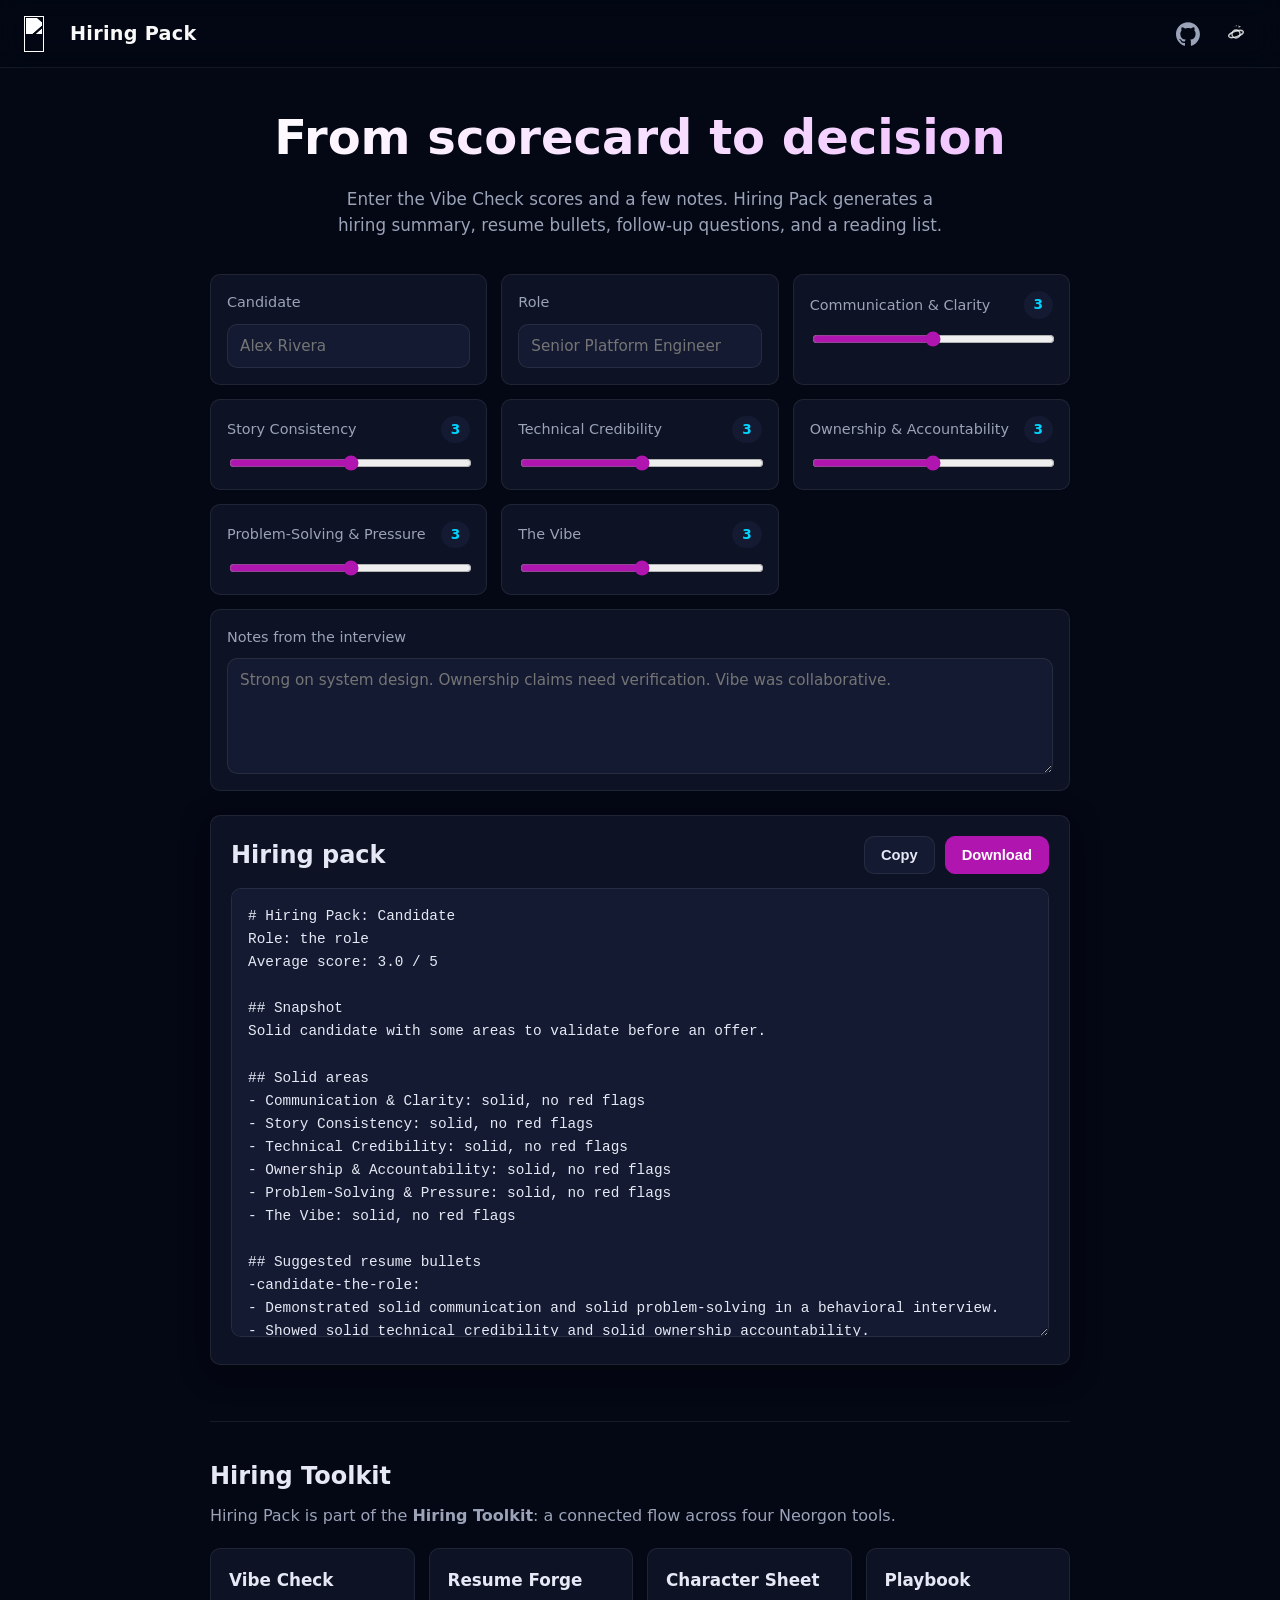
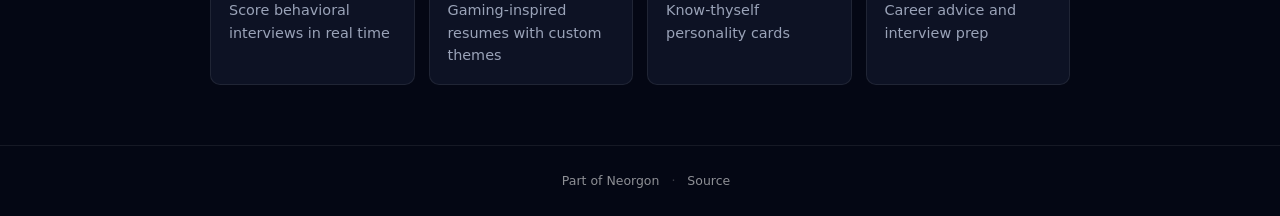
==== index.html @ d734e562 "feat(header): merge logo+title into one site-home link, planet hub icon, neo-repo source meta" ====
<!DOCTYPE html>
<html lang="en" style="color-scheme: dark;">
<head>
  <meta charset="UTF-8">
  <meta name="color-scheme" content="dark">
  <meta name="viewport" content="width=device-width, initial-scale=1.0">
  <meta http-equiv="Content-Security-Policy" content="default-src 'self'; base-uri 'self'; form-action 'self'; frame-ancestors 'none'; script-src 'self' 'unsafe-inline' https://gc.zgo.at https://static.cloudflareinsights.com; style-src 'self' 'unsafe-inline' https://fonts.googleapis.com https://cdn.neorgon.org; font-src 'self' https://fonts.gstatic.com; img-src 'self' data: blob: https://cdn.neorgon.org https://neorgon.goatcounter.com; connect-src 'self' https://neorgon.goatcounter.com https://cloudflareinsights.com; upgrade-insecure-requests">
  <meta name="referrer" content="strict-origin-when-cross-origin">
  <meta http-equiv="X-Content-Type-Options" content="nosniff">
  <title>Hiring Pack | Neorgon</title>
  <meta name="description" content="Turn a Vibe Check scorecard into a hiring summary, resume bullets, follow-up questions, and reading list">
  <meta property="og:title" content="Hiring Pack: From Scorecard to Decision">
  <meta property="og:description" content="Turn a Vibe Check scorecard into a hiring summary, resume bullets, follow-up questions, and reading list">
  <meta property="og:type" content="website">
  <meta property="og:url" content="https://hiringpack.neorgon.com/">
  <meta property="og:site_name" content="Neorgon">
  <meta property="og:image" content="https://hiringpack.neorgon.com/og-preview.jpg">
  <meta property="og:image:width" content="1200">
  <meta property="og:image:height" content="630">
  <meta property="og:image:alt" content="Hiring Pack — from scorecard to decision">
  <meta name="twitter:card" content="summary_large_image">
  <meta name="twitter:title" content="Hiring Pack: From Scorecard to Decision">
  <meta name="twitter:description" content="Turn a Vibe Check scorecard into a hiring summary, resume bullets, follow-up questions, and reading list">
  <meta name="twitter:image" content="https://hiringpack.neorgon.com/og-preview.jpg">
  <meta name="twitter:image:alt" content="Hiring Pack — from scorecard to decision">
  <meta name="robots" content="index, follow">
  <link rel="canonical" href="https://hiringpack.neorgon.com/">
  <meta name="theme-color" content="#040714">
  <link rel="icon" type="image/x-icon" href="https://cdn.neorgon.org/v1.0.0/favicon.ico">
  <script type="application/ld+json">
  {
    "@context": "https://schema.org",
    "@type": "WebApplication",
    "name": "Hiring Pack",
    "url": "https://hiringpack.neorgon.com/",
    "description": "Turn a Vibe Check scorecard into a hiring summary, resume bullets, follow-up questions, and reading list",
    "applicationCategory": "BusinessApplication",
    "operatingSystem": "Any",
    "offers": { "@type": "Offer", "price": "0", "priceCurrency": "USD" },
    "author": { "@type": "Organization", "name": "Neorgon", "url": "https://neorgon.com/" }
  }
  </script>
  <link rel="stylesheet" href="https://cdn.neorgon.org/v1.0.0/styles/base.css">
  <link rel="stylesheet" href="css/style.css">
  <!-- Neorgon Header Kit (vendored; ?header=live swaps CSS to CDN) -->
  <script>(function(){var m=location.search.match(/[?&]theme=([\w-]+)/)||document.cookie.match(/(?:^|;\s*)neo_theme=([\w-]+)/);if(m&&m[1]!=='default')document.documentElement.dataset.theme=decodeURIComponent(m[1]);})();</script>
  <link rel="stylesheet" href="css/neorgon-header.css">
  <link rel="stylesheet" href="css/neorgon-themes.css">
  <link rel="stylesheet" href="https://cdn.neorgon.org/v1.0.0/header/season.css">
  <script defer src="js/neorgon-header.js"></script>
  <link rel="stylesheet" href="css/neorgon-footer.css">
  <script defer src="js/neorgon-footer.js"></script>
  <meta name="neo-repo" content="https://github.com/energon-a-secas/hiring-pack-site">
</head>
<body>
  <header class="header-bar" data-header-mode="hub">
    <div class="header-logo">
      <a href="./" class="header-title-link">
        <img src="https://cdn.neorgon.org/v1.0.0/energon-classic-logo.png" class="header-logo-img" alt="" width="36" height="36">
        <div class="header-title-wrap">
        <h1>Hiring Pack</h1>
      
        </div>
      </a>
    </div>
    <div class="header-right">
      <div class="header-actions">
        <a class="header-link" data-keep-mobile href="https://github.com/energon-a-secas" target="_blank" rel="noopener noreferrer" aria-label="GitHub">
        <svg width="24" height="24" viewBox="0 0 98 96" fill="currentColor"><path fill-rule="evenodd" clip-rule="evenodd" d="M48.854 0C21.839 0 0 22 0 49.217c0 21.756 13.993 40.172 33.405 46.69 2.427.49 3.316-1.059 3.316-2.362 0-1.141-.08-5.052-.08-9.127-13.59 2.934-16.42-5.867-16.42-5.867-2.184-5.704-5.42-7.17-5.42-7.17-4.448-3.015.324-3.015.324-3.015 4.934.326 7.523 5.052 7.523 5.052 4.367 7.496 11.404 5.378 14.235 4.074.404-3.178 1.699-5.378 3.074-6.6-10.839-1.141-22.243-5.378-22.243-24.283 0-5.378 1.94-9.778 5.014-13.2-.485-1.222-2.184-6.275.486-13.038 0 0 4.125-1.304 13.426 5.052a46.97 46.97 0 0 1 12.214-1.63c4.125 0 8.33.571 12.213 1.63 9.302-6.356 13.427-5.052 13.427-5.052 2.67 6.763.97 11.816.485 13.038 3.155 3.422 5.015 7.822 5.015 13.2 0 18.905-11.404 23.06-22.324 24.283 1.78 1.548 3.316 4.481 3.316 9.126 0 6.6-.08 11.897-.08 13.526 0 1.304.89 2.853 3.316 2.364 19.412-6.52 33.405-24.935 33.405-46.691C97.707 22 75.788 0 48.854 0z"/></svg>
      </a>
      </div>
      <a class="header-home" href="https://neorgon.com/" title="neorgon.com" aria-label="Neorgon home">
        <svg class="nh-hub-icon" viewBox="0 0 24 24" fill="none" stroke="currentColor" stroke-width="1.5" stroke-linecap="round" stroke-linejoin="round" xmlns="http://www.w3.org/2000/svg" aria-hidden="true">
          <circle cx="12" cy="12" r="4.4"/>
          <ellipse cx="12" cy="12" rx="8.4" ry="3" transform="rotate(-18 12 12)"/>
          <g class="nh-orbit">
            <path d="M17.5 4.2 14.2 2.7l.9 1.4-.6 1.1z" fill="currentColor" stroke="none"/>
            <circle cx="12.6" cy="3" r=".7" fill="currentColor" stroke="none" opacity=".55"/>
            <circle cx="11.1" cy="3.3" r=".55" fill="currentColor" stroke="none" opacity=".35"/>
            <circle cx="9.8" cy="3.7" r=".4" fill="currentColor" stroke="none" opacity=".2"/>
          </g>
        </svg>
      </a>
    </div>
  </header>

  <main class="page">
    <section class="hero">
      <h1 class="hero-title">From scorecard to decision</h1>
      <p class="hero-subtitle">Enter the Vibe Check scores and a few notes. Hiring Pack generates a hiring summary, resume bullets, follow-up questions, and a reading list.</p>
    </section>

    <section class="form-grid">
      <div class="form-card">
        <label for="candidateName">Candidate</label>
        <input type="text" id="candidateName" placeholder="Alex Rivera">
      </div>
      <div class="form-card">
        <label for="role">Role</label>
        <input type="text" id="role" placeholder="Senior Platform Engineer">
      </div>

      <div class="form-card slider-card">
        <label for="commScore">Communication & Clarity <span class="score-val" id="commScoreVal">3</span></label>
        <input type="range" id="commScore" min="1" max="5" step="1" value="3">
      </div>
      <div class="form-card slider-card">
        <label for="storyScore">Story Consistency <span class="score-val" id="storyScoreVal">3</span></label>
        <input type="range" id="storyScore" min="1" max="5" step="1" value="3">
      </div>
      <div class="form-card slider-card">
        <label for="techScore">Technical Credibility <span class="score-val" id="techScoreVal">3</span></label>
        <input type="range" id="techScore" min="1" max="5" step="1" value="3">
      </div>
      <div class="form-card slider-card">
        <label for="ownScore">Ownership & Accountability <span class="score-val" id="ownScoreVal">3</span></label>
        <input type="range" id="ownScore" min="1" max="5" step="1" value="3">
      </div>
      <div class="form-card slider-card">
        <label for="solveScore">Problem-Solving & Pressure <span class="score-val" id="solveScoreVal">3</span></label>
        <input type="range" id="solveScore" min="1" max="5" step="1" value="3">
      </div>
      <div class="form-card slider-card">
        <label for="vibeScore">The Vibe <span class="score-val" id="vibeScoreVal">3</span></label>
        <input type="range" id="vibeScore" min="1" max="5" step="1" value="3">
      </div>

      <div class="form-card full">
        <label for="notes">Notes from the interview</label>
        <textarea id="notes" rows="5" placeholder="Strong on system design. Ownership claims need verification. Vibe was collaborative."></textarea>
      </div>
    </section>

    <section class="output-section">
      <div class="output-header">
        <h2>Hiring pack</h2>
        <div class="output-actions">
          <button class="btn btn-secondary" id="copyBtn">Copy</button>
          <button class="btn btn-primary" id="downloadBtn">Download</button>
        </div>
      </div>
      <textarea id="output" class="output-text" rows="18" readonly aria-label="Generated hiring pack"></textarea>
    </section>

    <section class="kit-explainer">
      <h2>Hiring Toolkit</h2>
      <p>Hiring Pack is part of the <strong>Hiring Toolkit</strong>: a connected flow across four Neorgon tools.</p>
      <div class="kit-grid">
        <a class="kit-card" href="https://interviews.neorgon.com/">
          <strong>Vibe Check</strong>
          <span>Score behavioral interviews in real time</span>
        </a>
        <a class="kit-card" href="https://resume.neorgon.com/">
          <strong>Resume Forge</strong>
          <span>Gaming-inspired resumes with custom themes</span>
        </a>
        <a class="kit-card" href="https://charactersheet.neorgon.com/">
          <strong>Character Sheet</strong>
          <span>Know-thyself personality cards</span>
        </a>
        <a class="kit-card" href="https://playbook.neorgon.com/">
          <strong>Playbook</strong>
          <span>Career advice and interview prep</span>
        </a>
      </div>
    </section>
  </main>

  <footer class="neo-footer" data-footer-mode="minimal">
  </footer>

  <script src="js/app.js"></script>
</body>
</html>
---- css/style.css ----
:root {
  --bg: #040714;
  --surface: #0d1224;
  --surface-2: #141a31;
  --text: #e6e9f5;
  --text-dim: #9aa3b8;
  --accent: #b015b0;
  --accent-2: #00d4ff;
  --border: rgba(255,255,255,0.08);
  --shadow: 0 8px 30px rgba(0,0,0,0.35);
  --radius-sm: 6px;
  --radius: 10px;
  --radius-lg: 15px;
  --max-width: 900px;
}

* { box-sizing: border-box; }

html, body {
  margin: 0;
  padding: 0;
  min-height: 100%;
}

body {
  font-family: system-ui, -apple-system, BlinkMacSystemFont, "Segoe UI", Roboto, sans-serif;
  background: var(--bg);
  color: var(--text);
  line-height: 1.55;
  display: flex;
  flex-direction: column;
}

a { color: var(--accent-2); text-decoration: none; }
a:hover { text-decoration: underline; }

/* Header bar/logo layout is owned by the Neorgon Header Kit; .header-link (GitHub icon) stays site-owned */

.header-link {
  display: inline-flex;
  align-items: center;
  justify-content: center;
  width: 36px;
  height: 36px;
  border-radius: 10px;
  color: var(--text-dim);
  transition: color 0.2s, background 0.2s;
}

.header-link:hover { color: var(--text); background: var(--surface-2); }

/* Page layout */
.page {
  width: 100%;
  max-width: var(--max-width);
  margin: 0 auto;
  padding: 32px 20px 60px;
  flex: 1;
}

.hero { text-align: center; margin-bottom: 36px; }

.hero-title {
  font-size: clamp(2rem, 5vw, 3rem);
  margin: 0 0 12px;
  background: linear-gradient(90deg, #fff, #f0c0ff);
  -webkit-background-clip: text;
  -webkit-text-fill-color: transparent;
  background-clip: text;
}

.hero-subtitle {
  color: var(--text-dim);
  font-size: 1.05rem;
  max-width: 620px;
  margin: 0 auto;
}

/* Form grid */
.form-grid {
  display: grid;
  grid-template-columns: repeat(auto-fill, minmax(260px, 1fr));
  gap: 14px;
  margin-bottom: 24px;
}

.form-card {
  display: flex;
  flex-direction: column;
  gap: 10px;
  padding: 16px;
  border: 1px solid var(--border);
  border-radius: var(--radius);
  background: var(--surface);
}

.form-card.full { grid-column: 1 / -1; }

label { color: var(--text-dim); font-size: 0.9rem; }

input[type="text"], textarea {
  width: 100%;
  padding: 12px;
  border-radius: 10px;
  border: 1px solid var(--border);
  background: var(--surface-2);
  color: var(--text);
  font-family: inherit;
  font-size: 0.95rem;
}

input[type="text"]:focus, textarea:focus {
  outline: none;
  border-color: var(--accent);
  box-shadow: 0 0 0 2px rgba(176,21,176,0.15);
}

.slider-card label {
  display: flex;
  justify-content: space-between;
  align-items: center;
}

.score-val {
  padding: 3px 10px;
  border-radius: 999px;
  background: var(--surface-2);
  color: var(--accent-2);
  font-weight: 700;
  font-size: 0.85rem;
}

input[type="range"] {
  width: 100%;
  accent-color: var(--accent);
}

/* Output */
.output-section {
  padding: 20px;
  border: 1px solid var(--border);
  border-radius: var(--radius);
  background: var(--surface);
  box-shadow: var(--shadow);
}

.output-header {
  display: flex;
  gap: 16px;
  align-items: center;
  justify-content: space-between;
  flex-wrap: wrap;
  margin-bottom: 14px;
}

.output-header h2 { margin: 0; }

.output-actions { display: flex; gap: 10px; }

.btn {
  padding: 10px 16px;
  border-radius: 10px;
  border: 1px solid var(--border);
  font-weight: 600;
  font-size: 0.92rem;
  cursor: pointer;
  transition: background 0.15s, border-color 0.15s, transform 0.1s;
}

.btn:active { transform: scale(0.98); }

.btn-primary { background: var(--accent); color: #fff; border-color: var(--accent); }
.btn-primary:hover { background: #c018c0; }

.btn-secondary { background: var(--surface-2); color: var(--text); }
.btn-secondary:hover { background: #1c2442; }

.output-text {
  width: 100%;
  min-height: 320px;
  padding: 16px;
  border-radius: 10px;
  border: 1px solid var(--border);
  background: var(--surface-2);
  color: var(--text);
  font-family: 'SF Mono', 'Fira Code', ui-monospace, monospace;
  font-size: 0.9rem;
  line-height: 1.6;
  resize: vertical;
}

/* Kit explainer */
.kit-explainer {
  margin-top: 56px;
  padding-top: 36px;
  border-top: 1px solid var(--border);
}

.kit-explainer h2 { margin: 0 0 8px; }

.kit-explainer > p { color: var(--text-dim); margin: 0 0 20px; }

.kit-grid {
  display: grid;
  grid-template-columns: repeat(auto-fill, minmax(200px, 1fr));
  gap: 14px;
}

.kit-card {
  display: flex;
  flex-direction: column;
  gap: 6px;
  padding: 18px;
  border: 1px solid var(--border);
  border-radius: var(--radius);
  background: var(--surface);
  color: var(--text);
  transition: border-color 0.15s, transform 0.15s;
}

.kit-card:hover { border-color: rgba(176,21,176,0.35); transform: translateY(-2px); text-decoration: none; }

.kit-card strong { font-size: 1.05rem; }

.kit-card span { color: var(--text-dim); font-size: 0.9rem; }

/* Footer */




/* Reduced motion */
@media (prefers-reduced-motion: reduce) {
  *, *::before, *::after {
    animation-duration: 0.01ms !important;
    animation-iteration-count: 1 !important;
    transition-duration: 0.01ms !important;
    scroll-behavior: auto !important;
  }
}

/* Mobile */
@media (max-width: 600px) {
  .form-grid { grid-template-columns: 1fr; }
  .output-header { flex-direction: column; align-items: flex-start; }
}
---- css/neorgon-header.css ----
/* ══════════════════════════════════════════════════════════════
   Neorgon Header Kit — header.css
   Canonical source: packages/neorgon-ui/header/
   Vendored per site as css/neorgon-header.css — do not edit copies.
   Live CDN: https://cdn.neorgon.org/v1.0.0/header/header.css
   ══════════════════════════════════════════════════════════════ */

:root {
  /* Geometry */
  --header-h: 68px;
  --header-h-app: 56px;
  --header-control-h: 40px; /* every header control (buttons, ⋯, palette, home) shares this height */
  /* Logo height. A token, not a literal, so a site can make the mark carry more
     weight without forking the kit. Default 36px = the historical value, so
     nothing changes for a site that never sets it. The bar is 68px with no
     vertical padding, so ~52px is the practical ceiling before the mark starts
     to look wedged against the edges. */
  --header-logo-h: 36px;
  --header-logo-h-mobile: 28px;

  /* Palette — themes override these (see themes.css) */
  --header-bg-start: #B015B0;
  --header-bg-mid: #3D0080;
  --header-bg-end: #040714;
  /* Kept here for anything that references the composed gradient, but the
     authoritative copy is re-declared on .header-bar below — see the note
     there before changing either. */
  --header-bg: linear-gradient(in oklch 135deg, var(--header-bg-start) 0%, var(--header-bg-mid) 50%, var(--header-bg-end) 100%);
  --header-glass: rgba(0, 9, 18, .35);
  --header-text: #f9f9f9;
  --header-text-dim: rgba(255, 255, 255, .72);
  --header-border: rgba(255, 255, 255, .07);
  --header-border-strong: rgba(255, 255, 255, .22);
  --header-accent: #e879f9;
  --header-menu-bg: #10142a;
  --header-menu-hover: rgba(255, 255, 255, .08);

  /* Focus ring — near-white with a whisper of the brand hue so it never
     reads as a stray browser default. 5.77:1 (bright end) to 17.98:1
     (dark end) against the bar, 16.54:1 on the menu. Themes may override. */
  --header-focus: oklch(0.97 0.02 320);
  --header-focus-w: 2px;

  /* Icon sizing. Two tokens: a filled glyph reads heavier than a stroked
     one in the same box, so the solid home icon is set smaller to match
     optically. */
  --header-icon: 22px;        /* stroked glyphs (palette) */
  --header-icon-solid: 20px;  /* filled glyphs (home) */

  /* ease-out-quart: fast start, long settle, no overshoot. */
  --header-ease: cubic-bezier(.22, 1, .36, 1);
  --header-ease-in: cubic-bezier(.55, 0, 1, .45);
}

/* Colour judgements about the DEFAULT gradient specifically. Scoped to
   html:not([data-theme]) because themes.css sets these per theme at the
   same specificity as :root — a :root override here would silently
   overwrite all five palettes. Every consumer below pairs them with a
   var() fallback to the theme's own token. */
html:not([data-theme]) {
  /* --header-border-strong (.22) measures 1.91-1.95:1 on the bar, below
     the 3:1 WCAG 1.4.11 needs for a control boundary. .42 gives 3.73-4.02:1. */
  --header-control-border: rgba(255, 255, 255, .42);

  /* --header-bg-end (#040714) is identical to the standard page
     background, so a flat hairline measures 1.14:1 on the right half.
     The bar's luminance swings 43x left-to-right, so the edge ramps too. */
  --header-edge-from: rgba(255, 255, 255, .10);
  --header-edge-to: rgba(255, 255, 255, .34);

  /* .72 measures 4.14:1 at the start of the subtitle span — below AA.
     Split from the icon colour, which only needs 3:1 as non-text. */
  --header-text-dim: rgba(255, 255, 255, .82);
  --header-icon-color: rgba(255, 255, 255, .78);
}

/* ══════════════════════════════════════════════════════════════
   SKINS — site-level identity, opt-in per site
   ────────────────────────────────────────────────────────────
   A skin replaces the default magenta gradient for ONE site whose
   own palette clashes with it. Set it in the site's markup:

     <header class="header-bar" data-header-mode="content"
             data-header-skin="brass">

   This is NOT the theme system. Precedence, by design:

     visitor choice (?theme= / cookie)  >  season (CDN)  >  skin  >  kit default

   A site that should sit out every season keeps its skin with
   `<html lang="en" data-season="off">` — see season.css. That declines
   the fleet's decoration only; a visitor's ?theme= still wins.

   Named skins below are the reusable ones. For a one-off palette no
   other site would share, use `data-header-skin="custom"` and declare
   the tokens in the site's own CSS — contract at the end of this block.

   Two cascade facts make that ordering work, and both are easy to
   get wrong:

   1. A declaration ON .header-bar beats a value INHERITED from
      <html>, whatever the specificity. Visitor themes declare on
      <html>, so every skin is scoped `html:not([data-theme])` —
      the moment a visitor picks a theme, all skins stop matching.
   2. Season rules in season.css carry a matching
      `[data-header-skin]` selector one step more specific than the
      skin rules below, so an armed season still flips skinned
      sites. Do not raise the specificity here without raising it
      there too, or skinned sites will silently sit out the season.

   Each skin re-tunes the edge ramp and control border for its own
   surface — those defaults are calibrated to the magenta gradient
   and are wrong on a black bar.
   ══════════════════════════════════════════════════════════════ */

/* ink — near-black neutral. The default choice for a site whose
   palette the magenta gradient fights. */
html:not([data-theme]) .header-bar[data-header-skin="ink"] {
  --header-bg-start: #14161c;
  --header-bg-mid: #0b0d12;
  --header-bg-end: #050609;
  --header-glass: rgba(10, 12, 16, .55);
  --header-accent: #cbd5e1;
  --header-text: #f4f4f5;
  --header-text-dim: rgba(255, 255, 255, .78);
  --header-icon-color: rgba(255, 255, 255, .74);
  --header-border: rgba(255, 255, 255, .09);
  --header-border-strong: rgba(255, 255, 255, .24);
  --header-control-border: rgba(255, 255, 255, .44);
  --header-menu-bg: #14161c;
  --header-menu-hover: rgba(255, 255, 255, .09);
  /* A near-black bar sits close to the page in luminance at BOTH ends,
     so the edge has to be brighter than the gradient's ramp. */
  --header-edge-from: rgba(255, 255, 255, .26);
  --header-edge-to: rgba(255, 255, 255, .26);
}

/* carbon — flat true black, no gradient. The most restrained option;
   the hairline does all the separating. */
html:not([data-theme]) .header-bar[data-header-skin="carbon"] {
  --header-bg-start: #08080a;
  --header-bg-mid: #08080a;
  --header-bg-end: #08080a;
  --header-glass: rgba(0, 0, 0, .6);
  --header-accent: #e5e5e5;
  --header-text: #fafafa;
  --header-text-dim: rgba(255, 255, 255, .76);
  --header-icon-color: rgba(255, 255, 255, .72);
  --header-border: rgba(255, 255, 255, .12);
  --header-border-strong: rgba(255, 255, 255, .26);
  --header-control-border: rgba(255, 255, 255, .46);
  --header-menu-bg: #101012;
  --header-menu-hover: rgba(255, 255, 255, .1);
  --header-edge-from: rgba(255, 255, 255, .3);
  --header-edge-to: rgba(255, 255, 255, .3);
}

/* brass — warm dark, tuned to incident-runbook's #b8935f / #d8b280
   accents and its #040714 page background. */
html:not([data-theme]) .header-bar[data-header-skin="brass"] {
  --header-bg-start: #2a2114;
  --header-bg-mid: #16120c;
  --header-bg-end: #040714;
  --header-glass: rgba(22, 18, 12, .5);
  --header-accent: #d8b280;
  --header-text: #f7f3ea;
  --header-text-dim: rgba(247, 243, 234, .8);
  --header-icon-color: rgba(216, 178, 128, .86);
  --header-border: rgba(216, 178, 128, .2);
  --header-border-strong: rgba(216, 178, 128, .38);
  --header-control-border: rgba(216, 178, 128, .55);
  --header-menu-bg: #17130d;
  --header-menu-hover: rgba(216, 178, 128, .14);
  --header-edge-from: rgba(216, 178, 128, .22);
  --header-edge-to: rgba(216, 178, 128, .34);
}

/* slate — cool blue-grey. Neutral without going fully black. */
html:not([data-theme]) .header-bar[data-header-skin="slate"] {
  --header-bg-start: #33415a;
  --header-bg-mid: #1e293b;
  --header-bg-end: #0b1120;
  --header-glass: rgba(15, 23, 42, .5);
  --header-accent: #7dd3fc;
  --header-text: #f1f5f9;
  --header-text-dim: rgba(241, 245, 249, .8);
  --header-icon-color: rgba(226, 232, 240, .78);
  --header-border: rgba(148, 163, 184, .2);
  --header-border-strong: rgba(148, 163, 184, .36);
  --header-control-border: rgba(203, 213, 225, .5);
  --header-menu-bg: #16202f;
  --header-menu-hover: rgba(148, 163, 184, .16);
  --header-edge-from: rgba(148, 163, 184, .18);
  --header-edge-to: rgba(148, 163, 184, .34);
}

/* aurora — deep teal into cyan. For data/monitoring surfaces. */
html:not([data-theme]) .header-bar[data-header-skin="aurora"] {
  --header-bg-start: #0e7490;
  --header-bg-mid: #0a3d4d;
  --header-bg-end: #040714;
  --header-glass: rgba(8, 51, 68, .5);
  --header-accent: #67e8f9;
  --header-text: #ecfeff;
  --header-text-dim: rgba(236, 254, 255, .82);
  --header-icon-color: rgba(165, 243, 252, .82);
  --header-border: rgba(103, 232, 249, .2);
  --header-border-strong: rgba(103, 232, 249, .36);
  --header-control-border: rgba(165, 243, 252, .5);
  --header-menu-bg: #07222c;
  --header-menu-hover: rgba(103, 232, 249, .14);
  --header-edge-from: rgba(103, 232, 249, .2);
  --header-edge-to: rgba(103, 232, 249, .32);
}

/* ember — warm amber into rust. For alert/ops surfaces that want
   warmth without reading as the danger theme. */
html:not([data-theme]) .header-bar[data-header-skin="ember"] {
  --header-bg-start: #9a3412;
  --header-bg-mid: #4a1608;
  --header-bg-end: #040714;
  --header-glass: rgba(74, 22, 8, .5);
  --header-accent: #fbbf24;
  --header-text: #fff7ed;
  --header-text-dim: rgba(255, 247, 237, .82);
  --header-icon-color: rgba(253, 230, 138, .84);
  --header-border: rgba(251, 191, 36, .2);
  --header-border-strong: rgba(251, 191, 36, .36);
  --header-control-border: rgba(253, 230, 138, .5);
  --header-menu-bg: #23120a;
  --header-menu-hover: rgba(251, 191, 36, .14);
  --header-edge-from: rgba(251, 191, 36, .2);
  --header-edge-to: rgba(251, 191, 36, .32);
}

/* jade — clinical emerald. Tuned to headpain-site's #059669 / #10b981
   accents on its #040714 page. For calm medical/health surfaces where
   both the magenta default and ember's warning-warmth read wrong. */
html:not([data-theme]) .header-bar[data-header-skin="jade"] {
  --header-bg-start: #065f46;
  --header-bg-mid: #043b2c;
  --header-bg-end: #040714;
  --header-glass: rgba(4, 59, 44, .5);
  --header-accent: #6ee7b7;
  --header-text: #ecfdf5;
  --header-text-dim: rgba(236, 253, 245, .82);
  --header-icon-color: rgba(167, 243, 208, .84);
  --header-border: rgba(110, 231, 183, .2);
  --header-border-strong: rgba(110, 231, 183, .36);
  --header-control-border: rgba(167, 243, 208, .5);
  --header-menu-bg: #08251c;
  --header-menu-hover: rgba(110, 231, 183, .14);
  --header-edge-from: rgba(110, 231, 183, .2);
  --header-edge-to: rgba(110, 231, 183, .32);
}

/* ── custom — a site-authored skin ────────────────────────────────
   For a one-off palette that no named skin fits and that no other
   site would reuse. The kit deliberately ships NO tokens for this
   value: the site supplies them, and the kit stays out of the way.

     <header class="header-bar" data-header-skin="custom">

   In the site's own css/style.css, copy this selector EXACTLY — the
   scoping and the specificity are the whole contract:

     html:not([data-theme]) .header-bar[data-header-skin="custom"] {
       --header-bg-start: …;  --header-bg-mid: …;  --header-bg-end: …;
       --header-accent: …;    --header-text: …;    --header-text-dim: …;
       --header-icon-color: …; --header-border: …; --header-border-strong: …;
       --header-control-border: …; --header-menu-bg: …; --header-menu-hover: …;
       --header-edge-from: …; --header-edge-to: …;
     }

   Why that exact selector, and nothing shorter:
     · `html:not([data-theme])` makes the skin collapse the instant a
       visitor picks a theme. Drop it and the site ignores ?theme=.
     · `[data-header-skin="custom"]` puts it at (0,3,1) — above the
       kit default, below an armed season's (0,4,2) skin variant. A
       bare `.header-bar { --header-bg-start: … }` is only (0,1,0)
       and the kit's own defaults would beat it.
   Set only the three gradient stops if that is all that clashes; the
   bar re-composes --header-bg from them (see .header-bar below).
   Only the three stops + accent are usually enough — but re-tune the
   edge ramp too if the bar is much darker or lighter than the default
   magenta, which those values are calibrated against. */

/* ── Bar ─────────────────────────────────────────────────────── */
.header-bar {
  position: sticky;
  top: 0;
  z-index: var(--z-sticky-header, 200);
  display: flex;
  align-items: center;
  gap: var(--space-3, 12px);
  height: var(--header-h);
  padding: 0 var(--space-6, 24px);
  /* Re-composed HERE, not only at :root. A custom property's var()
     references resolve on the element where that property is declared, so a
     --header-bg built at :root bakes in :root's start/mid/end and ignores any
     override made further down the tree. Declaring it on .header-bar means
     skins (and any site override on the bar) only need to set the three
     stops. Themes still work: they set the stops on <html>, which inherits
     down to here before this resolves. */
  --header-bg: linear-gradient(in oklch 135deg, var(--header-bg-start) 0%, var(--header-bg-mid) 50%, var(--header-bg-end) 100%);
  background: var(--header-bg);
  border-bottom: 1px solid var(--header-border);
  color: var(--header-text);
  --header-h-cur: var(--header-h);
}

/* Bottom edge as a ramp, not a flat hairline (see --header-edge-*).
   Degrades to the theme's flat --header-border where unsupported or
   where a theme defines no ramp of its own. */
html:not([data-theme]) .header-bar {
  border-image: linear-gradient(
    to right,
    var(--header-edge-from, rgba(255, 255, 255, .10)),
    var(--header-edge-to, rgba(255, 255, 255, .34))
  ) 1;
}
/* Hub is a floating glass plate, not a band welded to the page — the
   ramp would read as a seam. */
html:not([data-theme]) .header-bar[data-header-mode="hub"] {
  border-image: none;
  border-bottom-color: var(--header-border);
}

/* Mode: hub — transparent cozy glass, no gradient */
.header-bar[data-header-mode="hub"] {
  background: var(--header-glass);
  backdrop-filter: blur(12px);
  -webkit-backdrop-filter: blur(12px);
}

/* Mode: app — slim, auto-hides on scroll down (JS toggles .header-hidden) */
.header-bar[data-header-mode="app"] {
  height: var(--header-h-app);
  --header-h-cur: var(--header-h-app);
}

/* Auto-hide. `app` mode has it by definition; every other mode opts in with
   data-header-autohide="on" and keeps its own height and background. */
.header-bar[data-header-mode="app"],
.header-bar[data-header-autohide="on"] {
  transition: transform .26s var(--header-ease, ease);
}
/* Leaving accelerates away; returning decelerates in. Same budget. */
.header-bar[data-header-mode="app"].header-hidden,
.header-bar[data-header-autohide="on"].header-hidden {
  transform: translateY(-100%);
  transition-duration: .2s;
  transition-timing-function: var(--header-ease-in, ease);
}
/* Keyboard focus entering a hidden bar reveals it: focus must never sit
   on an off-screen control (WCAG 2.4.7, and 2.2's 2.4.11). header.js
   drops the class on focusin so the next scroll decision agrees with
   what is painted; this rule covers the frame in between. */
.header-bar.header-hidden:focus-within { transform: none; }

/* ── Logo block ──────────────────────────────────────────────── */
.header-logo {
  display: flex;
  align-items: center;
  gap: 10px;
  flex-shrink: 0;
  min-width: 0;
}
.header-logo-img {
  height: var(--header-logo-h, 36px);
  width: auto;
  flex-shrink: 0;
  display: block;
  filter: brightness(0) invert(1);
  transition: transform .28s var(--header-ease, ease);
}
.header-logo-img:hover,
.header-title-link:hover .header-logo-img { transform: scale(1.06) rotate(-4deg); }

/* min-height also fixes a target-size failure: at <=700px the subtitle is
   hidden and this link collapses to 22px, under the 24px WCAG 2.5.8
   minimum. The parent centres it, so it grows symmetrically — no shift. */
.header-title-link {
  text-decoration: none;
  color: inherit;
  min-width: 0;
  display: flex;
  flex-direction: column;
  justify-content: center;
  min-height: var(--header-control-h);
}
/* Current contract: mark + name are ONE anchor to the site's own home
   (the img rides inside .header-title-link with alt=""), so the link's
   accessible name is the title text and the logo stops being a second,
   differently-behaved link. Scoped with :has() so the retired two-anchor
   markup keeps rendering unchanged wherever it still exists. */
.header-title-link:has(> .header-logo-img, > picture) {
  flex-direction: row;
  align-items: center;
  gap: 10px;
}
.header-title-wrap {
  display: flex;
  flex-direction: column;
  justify-content: center;
  min-width: 0;
}
/* The one visible cue that the name is a control: the title warms to the
   accent on hover. Kept subtle; the cursor and the logo tilt do the rest. */
.header-logo h1 { transition: color .2s var(--header-ease, ease); }
.header-title-link:hover h1 { color: var(--header-accent); }
/* rem, not em: a shared component must not rescale because a site set its
   own body font-size. 1.2rem == 19.2px == today's rendered size.

   `margin: 0` for the same reason, and it is load-bearing: the UA gives h1
   `.67em 0`, which at this size is 12.86px above and below. The kit never
   reset it, so the title block came out 67px inside app mode's fixed 56px
   bar — the title rode high and the subtitle hung out of the header into the
   page. It looked fine on most sites only because they link the CDN
   `styles/base.css`, whose `*` reset zeroed it for us; the sites that don't
   (headpain, autopilot, references-api in app mode) showed the real geometry. */
.header-logo h1 {
  margin: 0;
  font-size: 1.2rem;
  font-weight: 600;
  line-height: 1.2;
  letter-spacing: .015em;
  color: var(--header-text);
  white-space: nowrap;
}
/* All four sides declared, so a site that authors the subtitle as a <p>
   rather than a <div> does not reintroduce the same UA margin. */
.header-subtitle {
  font-size: .8125rem;
  line-height: 1.25;
  color: var(--header-text-dim);
  font-weight: 500;
  margin: 2px 0 0;
  letter-spacing: .005em;
  white-space: nowrap;
}

/* ── Right cluster: actions + theme toggle + home ────────────── */
.header-right {
  margin-left: auto;
  display: flex;
  align-items: center;
  gap: var(--space-2, 8px);
  min-width: 0;
}

.header-actions {
  display: flex;
  align-items: center;
  gap: var(--space-2, 8px);
  position: relative; /* overflow .header-menu anchors here */
  min-width: 0;
}
.header-actions .btn,
.header-actions .nav-link {
  white-space: nowrap;
  flex-shrink: 0;
}
/* Uniform control row: direct action children match the icon buttons'
   height so Share / ⋯ / palette / home read as one correlative strip.
   (Direct-child only — items moved into the ⋯ menu keep menu styling.) */
.header-actions > .btn,
.header-actions > .nav-link,
.header-actions > button,
.header-actions > a {
  height: var(--header-control-h);
  min-height: 0; /* neutralize site-level control minimums (e.g. --control-height) */
  box-sizing: border-box;
  display: inline-flex;
  align-items: center;
}

/* Same guarantee one level down, for the kit's own grouping idiom.
   header.js already knows .header-btn-group as a unit that travels into the ⋯
   menu whole; the geometry rule above did not, so a grouped button kept its
   own height and the row went ragged — pathfinder shipped 37px Fit/Clear
   buttons flanked by 40px icon controls. Scoped to a group still sitting in
   the bar: once the ⋯ menu adopts it the selector stops matching and menu
   styling takes over, which is the same boundary the direct-child rule draws.
   Deliberately NOT `> div > *` — battlecard's .bc-menu-wrap holds dropdown
   items that are not bar controls and must not be stretched to 40px. */
.header-actions > .header-btn-group > .btn,
.header-actions > .header-btn-group > .nav-link,
.header-actions > .header-btn-group > button,
.header-actions > .header-btn-group > a {
  height: var(--header-control-h);
  min-height: 0;
  box-sizing: border-box;
  display: inline-flex;
  align-items: center;
}

/* Appearance fallback for action buttons.
   The kit enforces geometry on .header-actions children but never styled
   them, so a site that uses the canonical .btn / .nav-link classes without
   defining them renders a raw browser button inside the header
   (incident-runbook hit exactly this). Wrapped in :where() so the whole
   rule has ZERO specificity — every site's own .btn/.nav-link styling
   still wins, and this only shows through where nothing else applies. */
:where(.header-actions) > :where(.btn, .nav-link, button, a) {
  padding: 0 12px;
  border: 1px solid var(--header-border-strong);
  border-radius: 6px;
  background: transparent;
  color: var(--header-text);
  font: inherit;
  font-size: .875rem;
  font-weight: 500;
  line-height: 1;
  text-decoration: none;
  cursor: pointer;
  transition: background .2s var(--header-ease, ease),
              border-color .2s var(--header-ease, ease);
}
:where(.header-actions) > :where(.btn, .nav-link, button, a):hover {
  background: var(--header-menu-hover);
  border-color: var(--header-control-border, var(--header-border-strong));
}

/* An icon-only control has no label to pad around, and the fallback above
   assumes there is one. Its 12px side padding lands inside a border-box
   control the site already sized square, leaving 40 - 24 - 2 = 14px of
   content — and an SVG is a flex item that will shrink into it. neorgon-site's
   GitHub mark rendered 14x26 and hiring-pack's 10x24 before this rule.

   Specificity note, because it is not what the :where() wrapper suggests:
   :has() is NOT zero-specificity — it takes the specificity of its most
   specific argument, so `svg:only-child` puts this selector at (0,1,1), the
   same weight as the `.header-actions > a` geometry rule above and ABOVE a
   site's single-class `.header-link { width: 36px }`. That is deliberate and
   matches the contract: the uniform control row is kit-owned, and a site that
   truly needs different geometry sets --header-control-h rather than
   restyling the control. hiring-pack declared 36px and now renders 40px. */
:where(.header-actions) > :where(.btn, .nav-link, button, a):has(> svg:only-child) {
  padding: 0;
  width: var(--header-control-h);
  justify-content: center;
}

/* …and the fallback's border does not belong on one either. .header-home is
   an unboxed glyph, so a site that styles neither ends up with a boxed icon
   sitting next to an unboxed one in the same row (hiring-pack shipped exactly
   that pair). Geometry above is kit-owned at (0,1,1); appearance is not — the
   extra :where() flattens this to zero specificity, so pathfinder and
   cartograph, whose icon buttons are deliberately boxed to match the text
   buttons beside them, keep their border on a single class. */
:where(.header-actions > :where(.btn, .nav-link, button, a):has(> svg:only-child)),
:where(.header-actions > :where(.btn, .nav-link, button, a):has(> svg:only-child)):hover {
  border-color: transparent;
}

/* Belt and braces for the same failure: whatever padding a site declares, an
   icon inside a header control is never the thing that gives way. Carries real
   specificity on purpose — a squeezed icon is always a bug, never a choice. */
.header-actions > .btn > svg,
.header-actions > .nav-link > svg,
.header-actions > button > svg,
.header-actions > a > svg {
  flex: none;
}

/* ── Theme toggle ────────────────────────────────────────────── */
.header-theme { position: relative; display: flex; }
.header-theme-toggle {
  display: inline-flex;
  align-items: center;
  justify-content: center;
  width: var(--header-control-h);
  height: var(--header-control-h);
  padding: 0;
  border: 1px solid var(--header-control-border, var(--header-border-strong));
  border-radius: 6px;
  background: transparent;
  color: var(--header-icon-color, var(--header-text-dim));
  cursor: pointer;
  transition: color .2s, border-color .2s, background .2s;
}
.header-theme-toggle:hover,
.header-theme-toggle[aria-expanded="true"] {
  color: var(--header-text);
  border-color: var(--header-border-strong);
  background: var(--header-menu-hover);
}
.header-theme-toggle svg {
  width: var(--header-icon, 22px);
  height: var(--header-icon, 22px);
  display: block;
}
[data-theme]:not([data-theme=""]) .header-theme-toggle { color: var(--header-accent); }

/* ── Home icon ───────────────────────────────────────────────── */
.header-home {
  display: flex;
  align-items: center;
  justify-content: center;
  width: var(--header-control-h);
  height: var(--header-control-h);
  box-sizing: border-box;
  padding: 0;
  border-radius: 6px;
  color: var(--header-icon-color, var(--header-text-dim));
  text-decoration: none;
  flex-shrink: 0;
  transition: color .18s var(--header-ease, ease),
              background .18s var(--header-ease, ease);
}
.header-home:hover { color: var(--header-text); background: var(--header-menu-hover); }
.header-home svg {
  width: var(--header-icon-solid, 20px);
  height: var(--header-icon-solid, 20px);
  display: block;
}

/* ── Hub glyph: inclined planet + orbiting rocket ────────────────
   .header-home now carries the kit's planet SVG (markup contract in
   the README) — the one header link to neorgon.com, tooltip
   "neorgon.com". Idle it is a still planet with the rocket parked;
   on hover or keyboard focus the rocket does laps, smoke trailing.
   Stroked glyph, so it sizes with --header-icon, not the solid token. */
.header-home svg.nh-hub-icon {
  width: var(--header-icon, 22px);
  height: var(--header-icon, 22px);
}
.header-home .nh-orbit {
  transform-origin: 12px 12px; /* viewBox centre — the planet */
}
.header-home:hover .nh-orbit,
.header-home:focus-visible .nh-orbit {
  animation: nh-orbit-lap 1.4s linear infinite;
}
@keyframes nh-orbit-lap { to { transform: rotate(360deg); } }

/* ── Overflow toggle (⋯) — injected by header.js ─────────────── */
.header-overflow { position: relative; display: flex; }
.header-overflow[hidden] { display: none; }
.header-overflow-toggle {
  display: inline-flex;
  align-items: center;
  justify-content: center;
  min-width: var(--header-control-h);
  height: var(--header-control-h);
  box-sizing: border-box;
  padding: 0 10px;
  border: 1px solid var(--header-control-border, var(--header-border-strong));
  border-radius: 6px;
  background: transparent;
  color: var(--header-text);
  font-size: 1rem;
  font-weight: 700;
  letter-spacing: 1px;
  cursor: pointer;
  transition: background .2s;
}
.header-overflow-toggle:hover,
.header-overflow-toggle[aria-expanded="true"] { background: var(--header-menu-hover); }

/* Shared press feedback — these three controls are kit-owned, so the kit
   owns their states (sites style their own .btn). */
.header-overflow-toggle:active,
.header-theme-toggle:active,
.header-home:active {
  background: var(--header-menu-hover);
  transform: translateY(.5px);
}

/* ── Dropdown menu (overflow + theme + Export▾ groups) ─────────
   Rules: parent gets position:relative; one open at a time; Esc /
   outside click closes; arrow keys navigate (all handled by header.js) */
.header-menu {
  position: absolute;
  /* Anchored to the BAR's bottom edge, not the button's. A 40px control
     centred in a 68px bar put the old panel 10.5px inside the bar. */
  top: calc(100% + (var(--header-h-cur, 68px) - var(--header-control-h)) / 2 + 8px);
  right: 0;
  min-width: 180px;
  max-height: min(60vh, 320px);
  overflow-y: auto;
  margin: 0;
  padding: 6px;
  list-style: none;
  background: var(--header-menu-bg);
  border: 1px solid var(--header-border-strong);
  border-radius: 12px;
  /* Contact / mid / ambient + inner top highlight, so the panel lands
     instead of floating. */
  box-shadow:
    0 1px 2px rgba(0, 0, 0, .45),
    0 8px 16px -6px rgba(0, 0, 0, .5),
    0 24px 48px -16px rgba(0, 0, 0, .65),
    inset 0 1px 0 rgba(255, 255, 255, .06);
  transform-origin: top right;
  display: none;
  z-index: 1;
}
.header-menu.open {
  display: block;
  animation: neo-menu-in .14s var(--header-ease, ease) both;
}
@keyframes neo-menu-in {
  from { opacity: 0; transform: translateY(-6px) scale(.98); }
  to   { opacity: 1; transform: none; }
}

.header-menu .btn,
.header-menu .nav-link,
.header-menu button,
.header-menu a {
  display: flex;
  align-items: center;
  /* text-align does nothing to a flex item; without this the site's own
     .btn { justify-content: center } wins and every row centres itself. */
  justify-content: flex-start;
  gap: 10px;
  width: 100%;
  min-height: 44px;
  padding: 0 12px;
  border: none;
  border-radius: 8px;
  background: none;
  color: var(--header-text);
  font: inherit;
  font-size: .875rem;
  font-weight: 500;
  text-align: left;
  text-decoration: none;
  white-space: nowrap;
  cursor: pointer;
}
.header-menu .btn:hover,
.header-menu .nav-link:hover,
.header-menu button:hover,
.header-menu a:hover {
  background: var(--header-menu-hover);
}

/* ── Focus visibility ─────────────────────────────────────────
   Every focusable header control gets a real ring. outline costs no
   layout and creates no stacking context, so app-mode transform is
   unaffected. Longhand lists (no :is()) for universal support. */
.header-logo a:focus-visible,
.header-title-link:focus-visible,
.header-actions > a:focus-visible,
.header-actions > button:focus-visible,
.header-actions > .btn:focus-visible,
.header-actions > .nav-link:focus-visible,
.header-overflow-toggle:focus-visible,
.header-theme-toggle:focus-visible,
.header-home:focus-visible {
  outline: var(--header-focus-w) solid var(--header-focus);
  outline-offset: 2px;
}
/* Drawn inside the item so it never collides with the menu's padding or
   scroll edge. Covers menuitemradio/checkbox, which the old rule missed. */
.header-menu .btn:focus-visible,
.header-menu .nav-link:focus-visible,
.header-menu button:focus-visible,
.header-menu a:focus-visible,
.header-menu [role="menuitem"]:focus-visible,
.header-menu [role="menuitemradio"]:focus-visible,
.header-menu [role="menuitemcheckbox"]:focus-visible {
  outline: var(--header-focus-w) solid var(--header-focus);
  outline-offset: -2px;
  background: var(--header-menu-hover);
}
.header-menu .badge,
.header-menu [data-badge] { margin-left: auto; }

/* Grouped controls (.header-btn-group divs / navs) moved into the ⋯ menu
   render as stacked rows; group chrome (borders, padding, flex) is stripped. */
.header-menu > div,
.header-menu > nav {
  display: block;
  border: none;
  margin: 0;
  padding: 0;
}
.header-menu > div + div,
.header-menu > nav + nav {
  border-top: 1px solid var(--header-border);
  margin-top: 4px;
  padding-top: 4px;
}
.header-menu > div button,
.header-menu > div a,
.header-menu > nav button,
.header-menu > nav a {
  width: 100%;
  margin: 0;
}

/* Theme menu specifics */
.header-theme-menu .theme-swatch {
  width: 14px;
  height: 14px;
  border-radius: 50%;
  flex-shrink: 0;
  border: 1px solid rgba(255, 255, 255, .25);
}
.header-theme-menu [aria-checked="true"]::after {
  content: "✓";
  margin-left: auto;
  color: var(--header-accent);
}

/* ── Mobile (≤700px): shrink, hide subtitle, JS moves non-kept
   action buttons into the ⋯ overflow menu ────────────────────── */
@media (max-width: 700px) {
  :root {
    --header-control-h: 36px;
    --header-icon: 20px;
    --header-icon-solid: 18px;
  }
  .header-bar { padding: 0 var(--space-4, 16px); gap: var(--space-2, 8px); }
  .header-subtitle { display: none; }
  .header-logo h1 { font-size: 1rem; }
  .header-logo-img { height: var(--header-logo-h-mobile, 28px); }
  .header-right { gap: 6px; }
  /* A 180px panel pinned to the right of a 375px viewport wastes width. */
  .header-menu {
    min-width: min(260px, calc(100vw - 32px));
    max-width: calc(100vw - 32px);
  }
}

/* ── Reduced motion ──────────────────────────────────────────── */
@media (prefers-reduced-motion: reduce) {
  .header-bar[data-header-mode="app"],
  .header-bar[data-header-mode="app"].header-hidden,
  .header-bar[data-header-autohide="on"],
  .header-bar[data-header-autohide="on"].header-hidden { transition: none; }
  .header-logo-img { transition: none; }
  .header-logo-img:hover,
  .header-title-link:hover .header-logo-img { transform: none; }
  .header-home:hover .nh-orbit,
  .header-home:focus-visible .nh-orbit { animation: none; }
  .header-menu.open { animation: none; }
  .header-overflow-toggle:active,
  .header-theme-toggle:active,
  .header-home:active { transform: none; }
}

/* ── Forced colors (Windows High Contrast) ────────────────────
   The bar's hierarchy is carried entirely by translucent whites, which
   all collapse to one system colour. Give the structural edges system
   tokens so the header doesn't become one undifferentiated block. */
@media (forced-colors: active) {
  .header-bar {
    border-image: none;
    border-bottom: 1px solid CanvasText;
  }
  .header-overflow-toggle,
  .header-theme-toggle { border-color: ButtonBorder; }
  .header-menu { border: 1px solid CanvasText; }
  .header-logo a:focus-visible,
  .header-title-link:focus-visible,
  .header-actions > a:focus-visible,
  .header-actions > button:focus-visible,
  .header-actions > .btn:focus-visible,
  .header-actions > .nav-link:focus-visible,
  .header-overflow-toggle:focus-visible,
  .header-theme-toggle:focus-visible,
  .header-home:focus-visible,
  .header-menu button:focus-visible,
  .header-menu a:focus-visible { outline-color: Highlight; }
}
---- css/neorgon-footer.css ----
/* ══════════════════════════════════════════════════════════════
   Neorgon Footer Kit — footer.css
   Canonical source: packages/neorgon-ui/footer/
   Vendored per site as css/neorgon-footer.css — do not edit copies.
   Live CDN: https://cdn.neorgon.org/v1.0.0/footer/footer.css
   ══════════════════════════════════════════════════════════════ */

:root {
  /* Geometry — minimal mode is sized to match the one-line .info-footer
     it replaces (~70px total). Raise --footer-pad-block per site only if
     that site genuinely wants a heavier footer. */
  --footer-pad-block: 24px;
  --footer-pad-block-app: 14px;
  --footer-pad-block-content: 40px;
  --footer-max-w: 1100px;
  --footer-control-h: 32px;
  /* One line of footer copy, and the WCAG 2.5.8 minimum a bar target has to
     reach. They are tokens because the bar compensates its target boxes
     against the line height exactly — see .neo-footer-bar a below — and a
     hand-edited `line-height: 1.7` would silently put that compensation out. */
  --footer-line: 1.7;
  --footer-target: 24px;

  /* Palette — inherits the header theme tokens so ?theme=matrix and the
     fleet-wide season.css re-skin the footer too. Fallbacks keep the kit
     usable on a page that never loads the header kit. */
  --footer-bg: transparent;
  --footer-border: var(--header-border, rgba(255, 255, 255, .07));
  --footer-border-strong: var(--header-border-strong, rgba(255, 255, 255, .22));
  --footer-text: var(--text-muted, rgba(255, 255, 255, .55));
  --footer-text-strong: var(--text-secondary, #cacaca);
  --footer-accent: var(--header-accent, #e879f9);
  --footer-surface: var(--surface-1, rgba(255, 255, 255, .03));
  --footer-hover: var(--header-menu-hover, rgba(255, 255, 255, .08));

  --footer-z-top: 150; /* back-to-top: above content, below header (200) and modals (400) */
}

/* ── Always-at-the-bottom ─────────────────────────────────────
   Primary: any <body> that owns a .neo-footer becomes a column so
   the footer's margin-top:auto pins it to the viewport floor on
   short pages and flows naturally on long ones. Scoped with :has()
   so sites without the kit are untouched.
   Fallback (no :has()): the sticky top:100vh trick. It is the
   fallback rather than the default because several sites set
   `overflow-x: hidden` on body, which makes body a scroll container
   and silently breaks sticky. */
body:has(> .neo-footer) {
  display: flex;
  flex-direction: column;
  min-height: 100vh;
  min-height: 100dvh;
}
body:has(> .neo-footer) > .neo-footer { margin-top: auto; }

@supports not (selector(:has(*))) {
  body { min-height: 100vh; min-height: 100dvh; }
  .neo-footer { position: sticky; top: 100vh; }
}

/* Wrapped layouts: when the footer lives inside a wrapper instead of
   directly under <body>, footer.js tags the chain and the same
   column-with-auto-margin applies one level down. */
body.neo-footer-root {
  display: flex;
  flex-direction: column;
  min-height: 100vh;
  min-height: 100dvh;
}
.neo-footer-host {
  display: flex;
  flex-direction: column;
  flex: 1 1 auto;
  min-height: 0;
}
.neo-footer-host > .neo-footer { margin-top: auto; }

/* Escape hatch: a site whose layout owns its own bottom (full-screen
   canvas, virtualised scroller) opts out without losing kit styling. */
.neo-footer[data-stick="off"] { margin-top: 0; position: static; }

/* ── Footer shell ─────────────────────────────────────────────── */
.neo-footer {
  width: 100%;
  flex-shrink: 0;
  padding: var(--footer-pad-block) var(--space-6, 24px);
  padding-bottom: calc(var(--footer-pad-block) + env(safe-area-inset-bottom, 0px));
  background: var(--footer-bg);
  border-top: 1px solid var(--footer-border);
  color: var(--footer-text);
  font-size: .78rem;
  line-height: var(--footer-line);
  text-align: center;
}

.neo-footer-inner {
  max-width: var(--footer-max-w);
  margin: 0 auto;
}

/* Site-authored copy (privacy note, data provenance, disclaimer) */
.neo-footer-note { margin: 0; }
.neo-footer-note + .neo-footer-note { margin-top: 6px; }

/* Links — .neo-footer a is styled broadly so retrofitted markup that
   still uses .footer-link inherits the right treatment for free. */
.neo-footer a {
  color: var(--footer-text);
  text-decoration: none;
  border-radius: 4px;
  transition: color var(--dur, 200ms) ease;
}
.neo-footer a:hover,
.neo-footer a:focus-visible { color: var(--footer-text-strong); text-decoration: underline; }
.neo-footer a:focus-visible { outline: 2px solid var(--footer-accent); outline-offset: 3px; }

/* ── Meta bar (built by footer.js) ────────────────────────────── */
.neo-footer-bar {
  display: flex;
  flex-wrap: wrap;
  align-items: center;
  justify-content: center;
  gap: 6px 12px;
  max-width: var(--footer-max-w);
  margin: 0 auto;
}
.neo-footer-inner + .neo-footer-bar { margin-top: 14px; }

/* Right-hand cluster in content mode (© stays left) */
.neo-footer-bar-group {
  display: flex;
  flex-wrap: wrap;
  align-items: center;
  gap: 6px 12px;
}

/* Target size — WCAG 2.5.8 (Minimum, 24x24). Bar links are standalone
   controls in a row, not links inside a sentence, so the inline exception
   does not cover them: they measured ~84x20 and ~37x20.

   Each one is grown to a 24px box and handed the difference straight back as
   negative block margin, so the item's *margin* box still measures exactly one
   line and the bar does not get taller. That matters here more than usual —
   `minimal` is tuned to ~70px against the .info-footer it replaced and `app`
   to ~50px, and this row is what sets both. The text keeps the baseline it
   had; only the hit area grows, ~2px above and below the line.

   min() clamps the compensation at zero, so a site that sets a line taller
   than the 24px minimum keeps its own spacing instead of being pulled tight.
   Sized in em, not px, because `app` mode runs a smaller font than the rest. */
.neo-footer-bar a,
.neo-footer-bar .neo-footer-disclaimer {
  display: inline-flex;
  align-items: center;
  justify-content: center;
  min-height: var(--footer-target);
  min-width: var(--footer-target);
  margin-block: min(0px, calc((var(--footer-line) * 1em - var(--footer-target)) / 2));
}

.neo-footer-sep { opacity: .4; user-select: none; }

/* Version / updated stamps — mono + tabular so they never jitter */
.neo-footer-stamp {
  font-family: ui-monospace, SFMono-Regular, "SF Mono", Menlo, monospace;
  font-variant-numeric: tabular-nums;
  font-size: .95em;
  opacity: .8;
}

/* ── Mode: minimal (default) — the one-liner most tool sites use ──
   The note and the meta bar share ONE centred line whenever they fit,
   and wrap to a second only when the copy is genuinely long. Stacking
   them unconditionally made this mode ~60% taller than the
   `.info-footer` one-liner it is meant to replace. */
.neo-footer[data-footer-mode="minimal"],
.neo-footer:not([data-footer-mode]) {
  display: flex;
  flex-wrap: wrap;
  align-items: baseline;
  justify-content: center;
  gap: 2px 12px;
}
.neo-footer[data-footer-mode="minimal"] > .neo-footer-inner,
.neo-footer[data-footer-mode="minimal"] > .neo-footer-bar,
.neo-footer:not([data-footer-mode]) > .neo-footer-inner,
.neo-footer:not([data-footer-mode]) > .neo-footer-bar {
  margin: 0;
  font-size: 1em;
}

/* ── Mode: app — slim, low-contrast, stays out of the way ───────── */
.neo-footer[data-footer-mode="app"] {
  padding-top: var(--footer-pad-block-app);
  padding-bottom: calc(var(--footer-pad-block-app) + env(safe-area-inset-bottom, 0px));
  font-size: .72rem;
  background: var(--footer-surface);
}
.neo-footer[data-footer-mode="app"] .neo-footer-inner,
.neo-footer[data-footer-mode="app"] .neo-footer-bar {
  max-width: none;
  display: flex;
  flex-wrap: wrap;
  align-items: center;
  justify-content: center;
  gap: 4px 12px;
}
@media (min-width: 701px) {
  .neo-footer[data-footer-mode="app"] .neo-footer-inner { justify-content: flex-start; }
  .neo-footer[data-footer-mode="app"] .neo-footer-bar { justify-content: flex-end; margin-top: 0; }
  .neo-footer[data-footer-mode="app"] {
    display: flex;
    align-items: center;
    justify-content: space-between;
    gap: 16px;
  }
  .neo-footer[data-footer-mode="app"] .neo-footer-inner { flex: 1 1 auto; }
}

/* ── Mode: content — brand block + link columns + bottom bar ──────
   Deliberately the tall one: it carries navigation, not just a note. */
.neo-footer[data-footer-mode="content"] { text-align: left; padding-top: var(--footer-pad-block-content); }
.neo-footer[data-footer-mode="content"] .neo-footer-inner {
  display: grid;
  grid-template-columns: minmax(0, 1.1fr) minmax(0, 2fr);
  gap: 32px;
}
.neo-footer-brand { display: flex; flex-direction: column; gap: 10px; }
.neo-footer-logo {
  height: 28px;
  width: auto;
  align-self: flex-start;
  filter: brightness(0) invert(1);
  opacity: .75;
}
.neo-footer-tagline { margin: 0; max-width: 34ch; }

.neo-footer-cols {
  display: grid;
  grid-template-columns: repeat(auto-fit, minmax(140px, 1fr));
  gap: 24px;
}
.neo-footer-col { display: flex; flex-direction: column; gap: 8px; }
.neo-footer-col h2,
.neo-footer-col h3 {
  margin: 0 0 2px;
  font-size: .72rem;
  font-weight: 600;
  letter-spacing: .08em;
  text-transform: uppercase;
  color: var(--footer-text-strong);
}
.neo-footer-col a { line-height: 1.5; }

.neo-footer[data-footer-mode="content"] .neo-footer-bar {
  justify-content: space-between;
  margin-top: 28px;
  padding-top: 18px;
  border-top: 1px solid var(--footer-border);
}

/* ── Theme switcher (opt-in: <meta name="neo-theme-switcher" content="footer">) */
.neo-footer-theme { position: relative; display: inline-flex; }
.neo-footer-theme-toggle {
  display: inline-flex;
  align-items: center;
  gap: 6px;
  height: var(--footer-control-h);
  padding: 0 10px;
  border: 1px solid var(--footer-border);
  border-radius: 999px;
  background: transparent;
  color: var(--footer-text);
  font: inherit;
  cursor: pointer;
  transition: color var(--dur, 200ms), border-color var(--dur, 200ms), background var(--dur, 200ms);
}
.neo-footer-theme-toggle:hover,
.neo-footer-theme-toggle[aria-expanded="true"] {
  color: var(--footer-text-strong);
  border-color: var(--footer-border-strong);
  background: var(--footer-hover);
}
.neo-footer-theme-toggle svg { width: 15px; height: 15px; display: block; }

.neo-footer-menu {
  position: absolute;
  bottom: calc(100% + 8px);
  right: 0;
  min-width: 170px;
  margin: 0;
  padding: 6px;
  list-style: none;
  background: var(--header-menu-bg, #10142a);
  border: 1px solid var(--footer-border-strong);
  border-radius: 10px;
  box-shadow: 0 -10px 30px rgba(0, 0, 0, .5);
  display: none;
  text-align: left;
  z-index: 2;
}
.neo-footer-menu.open { display: block; }
.neo-footer-menu button {
  display: flex;
  align-items: center;
  gap: 10px;
  width: 100%;
  padding: 9px 11px;
  border: none;
  border-radius: 6px;
  background: none;
  color: var(--header-text, #f9f9f9);
  font: inherit;
  font-size: .8rem;
  text-align: left;
  cursor: pointer;
}
.neo-footer-menu button:hover,
.neo-footer-menu button:focus-visible { background: var(--footer-hover); outline: none; }
.neo-footer-menu .theme-swatch {
  width: 12px;
  height: 12px;
  border-radius: 50%;
  flex-shrink: 0;
  border: 1px solid rgba(255, 255, 255, .25);
}
.neo-footer-menu [aria-checked="true"]::after {
  content: "✓";
  margin-left: auto;
  color: var(--footer-accent);
}

/* ── Back to top (built by footer.js; data-footer-top="off" disables) ── */
.neo-top {
  position: fixed;
  right: 20px;
  bottom: calc(20px + env(safe-area-inset-bottom, 0px));
  z-index: var(--footer-z-top);
  display: inline-flex;
  align-items: center;
  justify-content: center;
  width: 40px;
  height: 40px;
  padding: 0;
  border: 1px solid var(--footer-border-strong);
  border-radius: 50%;
  background: var(--header-menu-bg, #10142a);
  color: var(--footer-text-strong);
  cursor: pointer;
  opacity: 0;
  visibility: hidden;
  transform: translateY(8px);
  transition: opacity var(--dur, 200ms) ease, transform var(--dur, 200ms) ease, visibility var(--dur, 200ms);
}
.neo-top.is-visible { opacity: .9; visibility: visible; transform: none; }
.neo-top:hover { opacity: 1; background: var(--footer-hover); color: var(--header-text, #f9f9f9); }
.neo-top:focus-visible { outline: 2px solid var(--footer-accent); outline-offset: 3px; opacity: 1; visibility: visible; transform: none; }
.neo-top svg { width: 18px; height: 18px; display: block; }

/* ── Mobile ───────────────────────────────────────────────────── */
@media (max-width: 700px) {
  .neo-footer { padding-left: var(--space-4, 16px); padding-right: var(--space-4, 16px); }
  .neo-footer[data-footer-mode="content"] {
    text-align: center;
    padding-top: 32px;
  }
  .neo-footer[data-footer-mode="content"] .neo-footer-inner { grid-template-columns: 1fr; gap: 26px; }
  .neo-footer-brand { align-items: center; }
  .neo-footer-logo { align-self: center; }
  .neo-footer-tagline { max-width: none; }
  .neo-footer-col { align-items: center; }
  .neo-footer[data-footer-mode="content"] .neo-footer-bar { justify-content: center; }
  .neo-top { right: 14px; bottom: calc(14px + env(safe-area-inset-bottom, 0px)); width: 38px; height: 38px; }
}

/* ── Reduced motion ───────────────────────────────────────────── */
@media (prefers-reduced-motion: reduce) {
  .neo-footer a,
  .neo-footer-theme-toggle,
  .neo-top { transition: none; }
  .neo-top { transform: none; }
}

/* ── Disclaimer: bar trigger + modal (built by footer.js) ──────
   The trigger is a <button> that has to sit in a row of <a>s without
   announcing itself as the odd one out, so it borrows the link treatment
   rather than the kit's control treatment. */
.neo-footer-disclaimer {
  padding: 0;
  border: 0;
  background: none;
  font: inherit;
  color: var(--footer-text);
  text-decoration: underline;
  text-decoration-style: dotted;
  text-underline-offset: 3px;
  cursor: pointer;
  border-radius: 4px;
  transition: color var(--dur, 200ms) ease;
}
.neo-footer-disclaimer:hover,
.neo-footer-disclaimer:focus-visible {
  color: var(--footer-text-strong);
  text-decoration-style: solid;
}
.neo-footer-disclaimer:focus-visible { outline: 2px solid var(--footer-accent); outline-offset: 3px; }

.neo-modal {
  width: min(640px, calc(100vw - 32px));
  max-height: min(78dvh, 640px);
  /* Centring is declared, not inherited. showModal() centres via the UA's
     `margin: auto` on inset:0, and any site carrying a `* { margin: 0 }`
     reset beats the UA sheet and pins the dialog to the top-left — affinity
     did exactly that. Too site-dependent to leave implicit. */
  margin: auto;
  padding: 0;
  border: 1px solid var(--footer-border-strong);
  border-radius: 12px;
  background: var(--header-bg-end, #0d0d12);
  color: var(--footer-text-strong);
  overflow: hidden;
}
/* A <dialog> is display:none until opened; showModal() flips it to the
   UA default (block), so the flex layout has to be scoped to [open] or
   the closed dialog counts as shown. */
.neo-modal[open] { display: flex; flex-direction: column; }
.neo-modal::backdrop { background: rgba(0, 0, 0, .62); backdrop-filter: blur(2px); }

.neo-modal-head {
  display: flex;
  align-items: center;
  gap: 12px;
  padding: 16px 18px;
  border-bottom: 1px solid var(--footer-border);
}
.neo-modal-title {
  margin: 0;
  flex: 1;
  font-size: 1rem;
  font-weight: 650;
  letter-spacing: .01em;
  color: var(--footer-text-strong);
}
.neo-modal-close {
  display: inline-flex;
  align-items: center;
  justify-content: center;
  flex: none;
  width: var(--footer-control-h);
  height: var(--footer-control-h);
  padding: 0;
  border: 1px solid var(--footer-border-strong);
  border-radius: 8px;
  background: transparent;
  color: var(--footer-text);
  cursor: pointer;
  transition: color var(--dur, 200ms) ease, background var(--dur, 200ms) ease;
}
.neo-modal-close:hover { color: var(--footer-text-strong); background: var(--footer-hover); }
.neo-modal-close:focus-visible { outline: 2px solid var(--footer-accent); outline-offset: 2px; }
.neo-modal-close svg { width: 18px; height: 18px; display: block; }

.neo-modal-body {
  padding: 18px;
  overflow-y: auto;
  font-size: .9rem;
  line-height: 1.65;
  color: var(--footer-text);
}
.neo-modal-body > :first-child { margin-top: 0; }
.neo-modal-body > :last-child { margin-bottom: 0; }
.neo-modal-body p { margin: 0 0 .9em; }
.neo-modal-body strong { color: var(--footer-text-strong); font-weight: 620; }
.neo-modal-body a { color: var(--footer-accent); text-decoration: underline; }

@media (max-width: 700px) {
  .neo-modal { width: calc(100vw - 20px); max-height: 84dvh; }
}

/* ── Print — the footer is the only place a printed page can show
   provenance, so expand link URLs and drop the floating control. ── */
@media print {
  .neo-top, .neo-footer-theme { display: none !important; }

  /* Provenance must survive the move into the dialog. On paper there is
     nothing to click, so the trigger goes and the copy itself comes back —
     laid out in flow at the end of the document rather than as an overlay. */
  .neo-footer-disclaimer, .neo-modal-close { display: none !important; }
  .neo-modal {
    display: block !important;
    position: static;
    width: auto;
    max-height: none;
    border: 0;
    border-top: 1px solid #999;
    border-radius: 0;
    background: none;
    color: #000;
    overflow: visible;
  }
  .neo-modal::backdrop { display: none; }
  .neo-modal-head { border-bottom: 0; padding: 12px 0 0; }
  .neo-modal-body { padding: 0; color: #000; }

  .neo-footer {
    color: #000;
    border-top: 1px solid #999;
    background: none;
    page-break-inside: avoid;
  }
  .neo-footer a { color: #000; text-decoration: underline; }
  /* Paper has no pointers, so the 24px target boxes come off — and they have
     to: inside an inline-flex link the expanded href below would be laid out
     as a second flex item beside the label instead of flowing after it. */
  .neo-footer-bar a {
    display: inline;
    min-height: 0;
    min-width: 0;
    margin-block: 0;
  }
  .neo-footer a[href^="http"]::after {
    content: " (" attr(href) ")";
    font-size: .9em;
    word-break: break-all;
  }
}
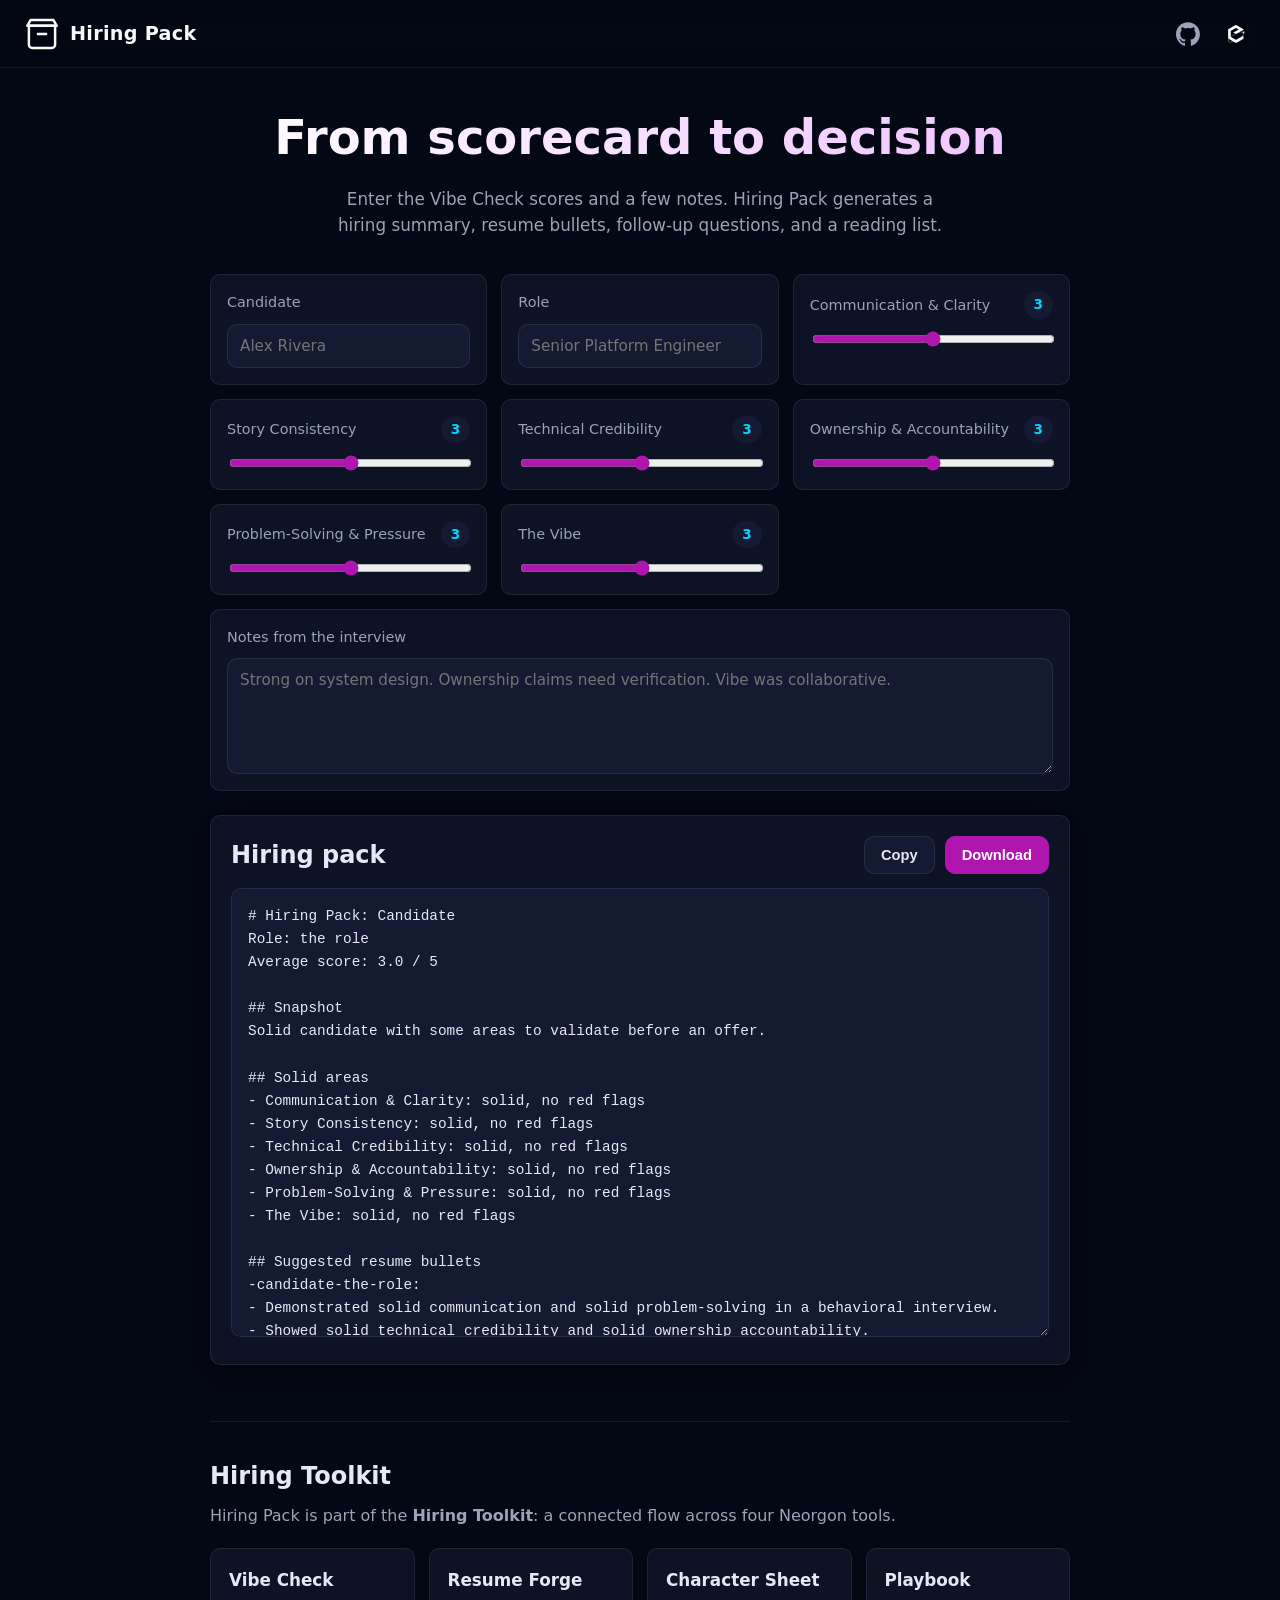
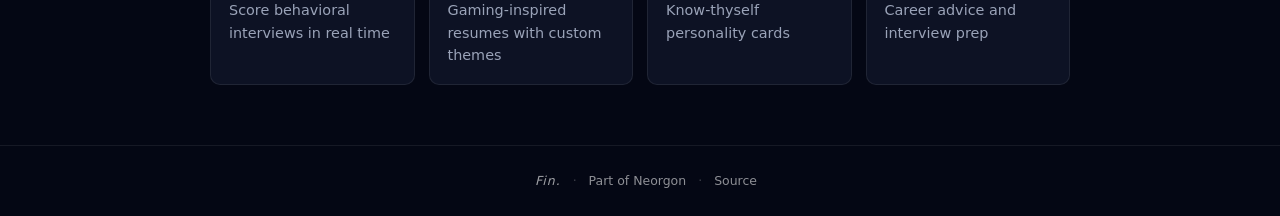
==== commit 4bafb878: "feat(brand): hexagon favicon set and per-site header mark Every site now ships a generated seven-fil" ====
--- a/index.html
+++ b/index.html
@@ -4,6 +4,12 @@
   <meta charset="UTF-8">
   <meta name="color-scheme" content="dark">
   <meta name="viewport" content="width=device-width, initial-scale=1.0">
+  <link rel="icon" type="image/svg+xml" href="/favicon.svg">
+  <link rel="icon" type="image/x-icon" href="/favicon.ico" sizes="16x16 32x32 48x48">
+  <link rel="apple-touch-icon" sizes="180x180" href="/apple-touch-icon.png">
+  <meta name="apple-mobile-web-app-title" content="Hiring Pack">
+  <link rel="manifest" href="/site.webmanifest">
+  <meta name="neo-mark" content="on">
   <meta http-equiv="Content-Security-Policy" content="default-src 'self'; base-uri 'self'; form-action 'self'; frame-ancestors 'none'; script-src 'self' 'unsafe-inline' https://gc.zgo.at https://static.cloudflareinsights.com; style-src 'self' 'unsafe-inline' https://fonts.googleapis.com https://cdn.neorgon.org; font-src 'self' https://fonts.gstatic.com; img-src 'self' data: blob: https://cdn.neorgon.org https://neorgon.goatcounter.com; connect-src 'self' https://neorgon.goatcounter.com https://cloudflareinsights.com; upgrade-insecure-requests">
   <meta name="referrer" content="strict-origin-when-cross-origin">
   <meta http-equiv="X-Content-Type-Options" content="nosniff">
@@ -17,16 +23,15 @@
   <meta property="og:image" content="https://hiringpack.neorgon.com/og-preview.jpg">
   <meta property="og:image:width" content="1200">
   <meta property="og:image:height" content="630">
-  <meta property="og:image:alt" content="Hiring Pack — from scorecard to decision">
+  <meta property="og:image:alt" content="Hiring Pack, from scorecard to decision">
   <meta name="twitter:card" content="summary_large_image">
   <meta name="twitter:title" content="Hiring Pack: From Scorecard to Decision">
   <meta name="twitter:description" content="Turn a Vibe Check scorecard into a hiring summary, resume bullets, follow-up questions, and reading list">
   <meta name="twitter:image" content="https://hiringpack.neorgon.com/og-preview.jpg">
-  <meta name="twitter:image:alt" content="Hiring Pack — from scorecard to decision">
+  <meta name="twitter:image:alt" content="Hiring Pack, from scorecard to decision">
   <meta name="robots" content="index, follow">
   <link rel="canonical" href="https://hiringpack.neorgon.com/">
   <meta name="theme-color" content="#040714">
-  <link rel="icon" type="image/x-icon" href="https://cdn.neorgon.org/v1.0.0/favicon.ico">
   <script type="application/ld+json">
   {
     "@context": "https://schema.org",
--- a/css/neorgon-header.css
+++ b/css/neorgon-header.css
@@ -371,8 +371,29 @@
   width: auto;
   flex-shrink: 0;
   display: block;
-  filter: brightness(0) invert(1);
   transition: transform .28s var(--header-ease, ease);
+}
+/* The raster fallback still needs forcing white; the injected vector must not
+   be filtered, because it already inherits the header's own text colour and
+   inverting it would undo exactly the thing it was swapped in to fix. */
+img.header-logo-img { filter: brightness(0) invert(1); }
+svg.header-logo-mark { fill: currentColor; width: auto; }
+/* A site that ships its own mark gets it as a mask over currentColor, so the
+   glyph follows the header's text colour exactly as the inline svg does. An
+   <img> could not: it paints its own pixels and ignores the cascade. */
+.header-logo-own {
+  /* Width tracks height rather than restating the token: .header-logo-img
+     already sets height, and it drops to --header-logo-h-mobile under 700px.
+     Pinning width to the desktop value gave a 36x28 box on a phone. */
+  aspect-ratio: 1;
+  width: auto;
+  background: currentColor;
+  /* The image itself is set inline by header.js, derived from the manifest
+     link, because a fleet site is served at its domain root and a kit showcase
+     is not. Only the parts that do not vary live here. */
+  -webkit-mask-position: center; mask-position: center;
+  -webkit-mask-size: contain;    mask-size: contain;
+  -webkit-mask-repeat: no-repeat; mask-repeat: no-repeat;
 }
 .header-logo-img:hover,
 .header-title-link:hover .header-logo-img { transform: scale(1.06) rotate(-4deg); }
@@ -437,6 +458,20 @@
   font-weight: 500;
   margin: 2px 0 0;
   letter-spacing: .005em;
+  white-space: nowrap;
+}
+
+/* Epigraph: the animating half of a bilingual subtitle. The glyph churn is
+   decoration, so it is aria-hidden and .neo-epi-sr carries the real sentence
+   for assistive tech. Both live inside .header-subtitle, which keeps the
+   existing nowrap and mobile-hide behaviour unchanged. */
+.neo-epi { font-variant-ligatures: none; }
+.neo-epi-sr {
+  position: absolute;
+  width: 1px; height: 1px;
+  margin: -1px; padding: 0; border: 0;
+  overflow: hidden;
+  clip-path: inset(50%);
   white-space: nowrap;
 }
 
@@ -603,13 +638,23 @@
   box-sizing: border-box;
   padding: 0;
   border-radius: 6px;
-  color: var(--header-icon-color, var(--header-text-dim));
+  /* Full strength, not --header-icon-color. The dim was meant as hierarchy and
+     did not read as one: .header-source carries no colour rule at all, so it
+     inherits the header's own #f9f9f9, and the home control sitting beside it
+     at 78% looked like a misconfiguration rather than a decision. The other
+     user of that token is the bordered theme toggle, which has a border to
+     carry its own weight; this one does not. */
+  color: var(--header-text);
   text-decoration: none;
   flex-shrink: 0;
   transition: color .18s var(--header-ease, ease),
               background .18s var(--header-ease, ease);
 }
-.header-home:hover { color: var(--header-text); background: var(--header-menu-hover); }
+/* --header-accent is the pink on the default palette and the skin's own accent
+   everywhere else, so the highlight stays on-brand without hardcoding magenta
+   into a control that ships to seven skins. */
+.header-home:hover,
+.header-home:focus-visible { color: var(--header-accent); background: var(--header-menu-hover); }
 .header-home svg {
   width: var(--header-icon-solid, 20px);
   height: var(--header-icon-solid, 20px);
@@ -627,13 +672,64 @@
   height: var(--header-icon, 22px);
 }
 .header-home .nh-orbit {
-  transform-origin: 12px 12px; /* viewBox centre — the planet */
+  transform-origin: 12px 12px; /* viewBox centre, for the legacy planet markup */
 }
 .header-home:hover .nh-orbit,
 .header-home:focus-visible .nh-orbit {
   animation: nh-orbit-lap 1.4s linear infinite;
 }
 @keyframes nh-orbit-lap { to { transform: rotate(360deg); } }
+
+/* ── Inclined orbit: the satellite passes in front of the mark and behind it ──
+   Two dots on one elliptical path, each shown for its own half of the lap. The
+   far one is drawn before the mark in document order, so the mark occludes it;
+   that occlusion IS the depth, and it costs nothing but paint order.
+
+   offset-path rather than a rotate: a rotation can only trace a circle, and
+   squashing it into an ellipse with scaleY would squash the satellite too,
+   because the counter-scale would have to sit inside the rotation. Where
+   offset-path is unsupported the dots simply rest at their authored cx/cy,
+   which is a still icon rather than a broken one.
+
+   The semi-major axis is capped by the viewBox: an inline svg clips to it, so
+   10.2 plus the 1.35 radius leaves 11.55 of the 12 available. */
+.header-home .nh-sat {
+  offset-rotate: 0deg;
+  /* The rim separates the satellite from the mark when it crosses it: without
+     one, a currentColor dot over a currentColor mark merges into the
+     silhouette and reads as a stray pixel rather than a moon.
+     --header-bg-end is the right hook because the rim's job is to look like
+     the background, so it vanishes over open header and shows only as a gap
+     against the mark. Measured caveat: every skin shipped today redefines
+     --header-bg-start and --header-bg-mid but leaves --header-bg-end at
+     #040714, so this resolves to one dark value everywhere right now. A skin
+     that ends light gets the rim right for free, but only if it sets that
+     token; one that ends light without setting it would show a dark ring. */
+  stroke: var(--header-bg-end, #040714);
+  stroke-width: .8;
+}
+.header-home .nh-sat-back { opacity: 0; }
+/* On hover the mark takes the accent, and currentColor would carry the
+   satellite with it: a pink dot on a pink mark is a dot you cannot find. It
+   holds the header's text colour instead, so the moon stays legible against
+   whatever the mark has become. */
+.header-home:hover .nh-sat,
+.header-home:focus-visible .nh-sat { fill: var(--header-text); }
+.header-home:hover .nh-sat-front,
+.header-home:focus-visible .nh-sat-front {
+  animation: nh-sat-lap 2.6s linear infinite, nh-sat-near 2.6s steps(1, end) infinite;
+}
+.header-home:hover .nh-sat-back,
+.header-home:focus-visible .nh-sat-back {
+  animation: nh-sat-lap 2.6s linear infinite, nh-sat-far 2.6s steps(1, end) infinite;
+}
+.header-home:hover .nh-sat,
+.header-home:focus-visible .nh-sat {
+  offset-path: path("M20.31 10.40 A9.6 3.4 -30 1 1 3.69 20.00 A9.6 3.4 -30 1 1 20.31 10.40");
+}
+@keyframes nh-sat-lap  { from { offset-distance: 0%; } to { offset-distance: 100%; } }
+@keyframes nh-sat-near { 0% { opacity: 1; } 50% { opacity: 0; } }
+@keyframes nh-sat-far  { 0% { opacity: 0; } 50% { opacity: 1; } }
 
 /* ── Overflow toggle (⋯) — injected by header.js ─────────────── */
 .header-overflow { position: relative; display: flex; }
@@ -837,7 +933,9 @@
   .header-logo-img:hover,
   .header-title-link:hover .header-logo-img { transform: none; }
   .header-home:hover .nh-orbit,
-  .header-home:focus-visible .nh-orbit { animation: none; }
+  .header-home:focus-visible .nh-orbit,
+  .header-home:hover .nh-sat,
+  .header-home:focus-visible .nh-sat { animation: none; }
   .header-menu.open { animation: none; }
   .header-overflow-toggle:active,
   .header-theme-toggle:active,
--- a/css/neorgon-footer.css
+++ b/css/neorgon-footer.css
@@ -161,6 +161,15 @@
 .neo-footer-sep { opacity: .4; user-select: none; }
 
 /* Version / updated stamps — mono + tabular so they never jitter */
+/* The end mark. Ornament only: it states nothing the page needs, which is
+   why it is safe to render in a language most visitors do not read. */
+.neo-footer-fin {
+  font-style: italic;
+  letter-spacing: .08em;
+  color: var(--footer-text-dim, var(--header-text-dim));
+  opacity: .75;
+}
+
 .neo-footer-stamp {
   font-family: ui-monospace, SFMono-Regular, "SF Mono", Menlo, monospace;
   font-variant-numeric: tabular-nums;
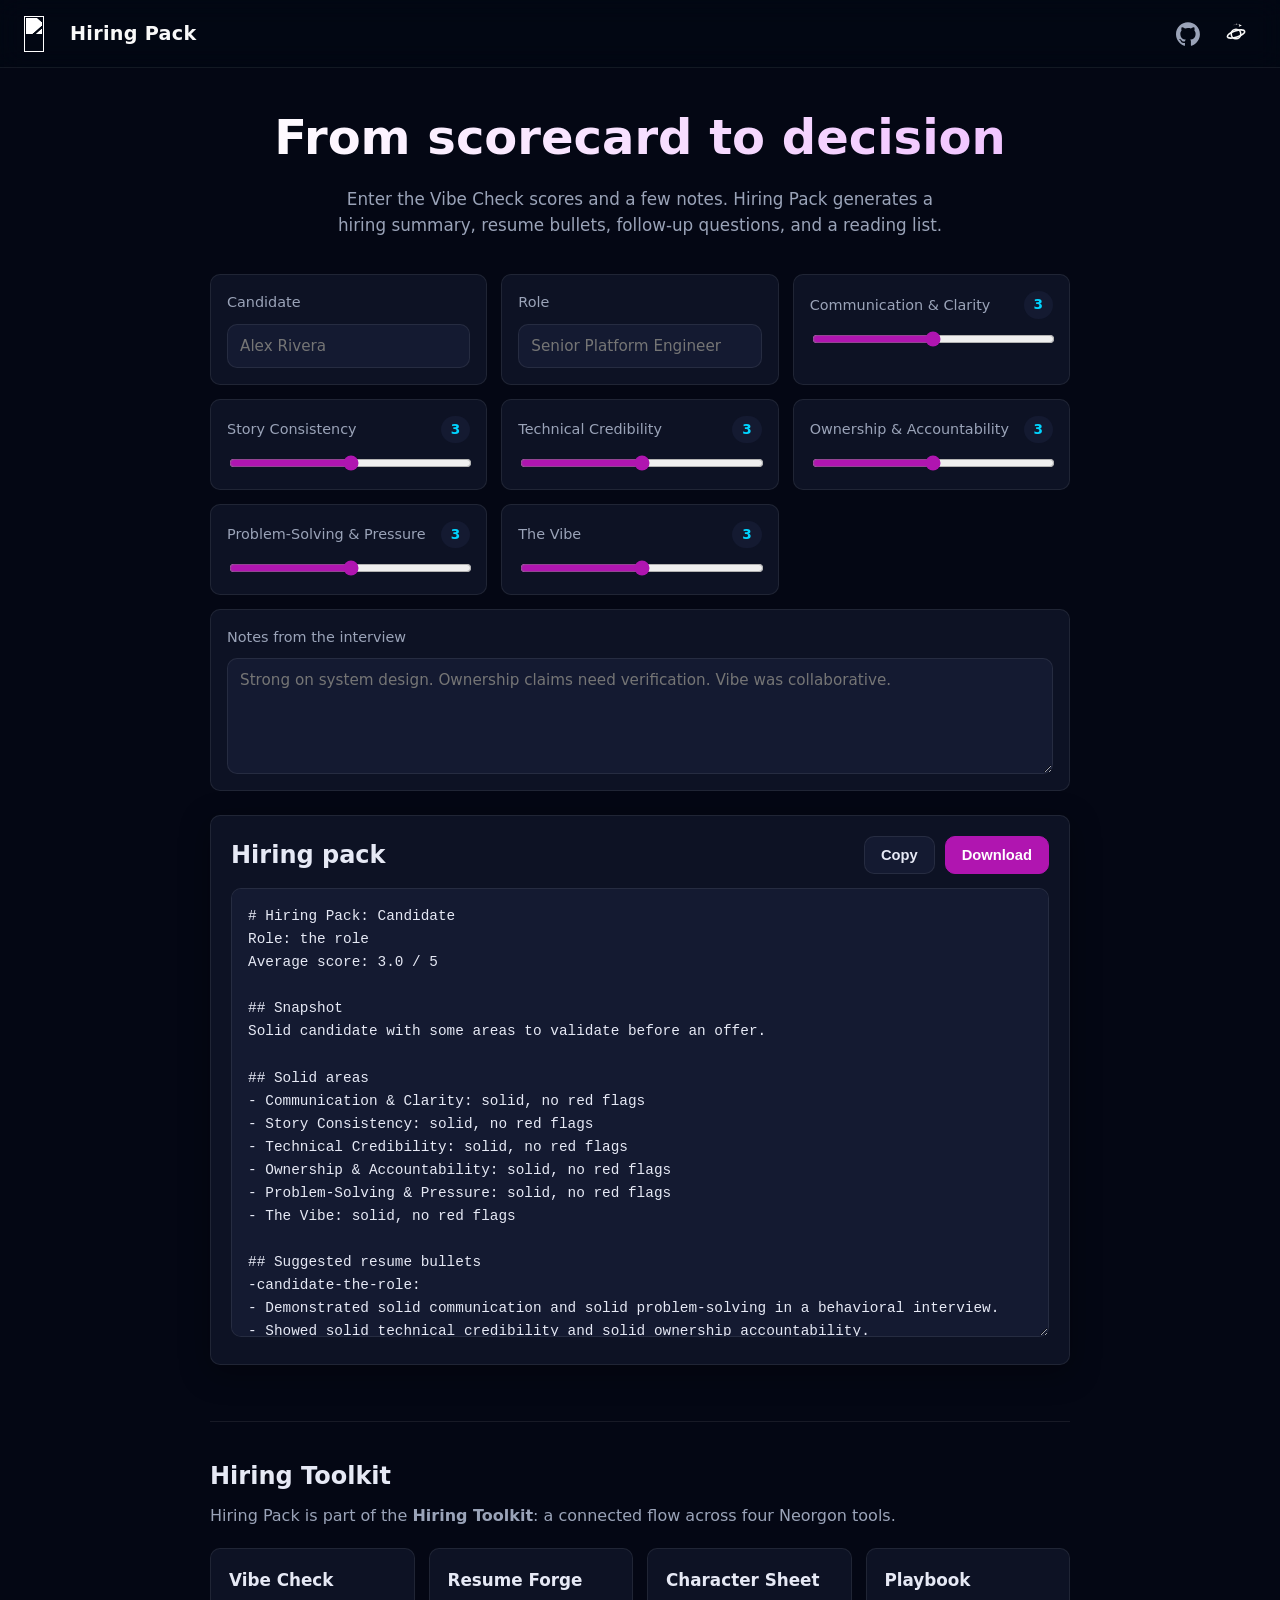
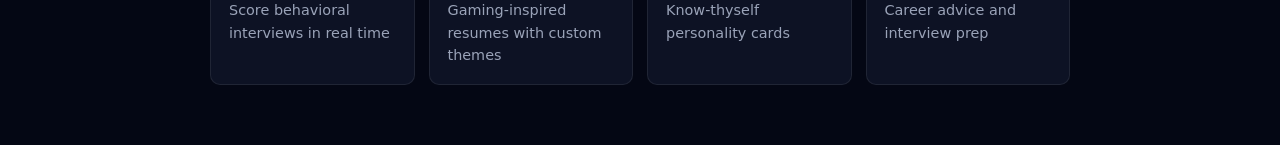
==== commit 3a60bec4: "fix(csp): drop frame-ancestors from the meta CSP Browsers ignore frame-ancestors when it is delivere" ====
--- a/index.html
+++ b/index.html
@@ -10,7 +10,7 @@
   <meta name="apple-mobile-web-app-title" content="Hiring Pack">
   <link rel="manifest" href="/site.webmanifest">
   <meta name="neo-mark" content="on">
-  <meta http-equiv="Content-Security-Policy" content="default-src 'self'; base-uri 'self'; form-action 'self'; frame-ancestors 'none'; script-src 'self' 'unsafe-inline' https://gc.zgo.at https://static.cloudflareinsights.com; style-src 'self' 'unsafe-inline' https://fonts.googleapis.com https://cdn.neorgon.org; font-src 'self' https://fonts.gstatic.com; img-src 'self' data: blob: https://cdn.neorgon.org https://neorgon.goatcounter.com; connect-src 'self' https://neorgon.goatcounter.com https://cloudflareinsights.com; upgrade-insecure-requests">
+  <meta http-equiv="Content-Security-Policy" content="default-src 'self'; base-uri 'self'; form-action 'self'; script-src 'self' 'unsafe-inline' https://gc.zgo.at https://static.cloudflareinsights.com; style-src 'self' 'unsafe-inline' https://fonts.googleapis.com https://cdn.neorgon.org; font-src 'self' https://fonts.gstatic.com; img-src 'self' data: blob: https://cdn.neorgon.org https://neorgon.goatcounter.com; connect-src 'self' https://neorgon.goatcounter.com https://cloudflareinsights.com; upgrade-insecure-requests">
   <meta name="referrer" content="strict-origin-when-cross-origin">
   <meta http-equiv="X-Content-Type-Options" content="nosniff">
   <title>Hiring Pack | Neorgon</title>
--- a/css/neorgon-header.css
+++ b/css/neorgon-header.css
@@ -668,8 +668,12 @@
    on hover or keyboard focus the rocket does laps, smoke trailing.
    Stroked glyph, so it sizes with --header-icon, not the solid token. */
 .header-home svg.nh-hub-icon {
-  width: var(--header-icon, 22px);
-  height: var(--header-icon, 22px);
+  /* Deliberately larger than --header-icon: the galaxy's arms occupy the outer
+     ring, so at 22px the MARK fell to 14px against 18px for the neighbouring
+     control. 26px puts it back at 18px, measured, while the arms still land
+     inside the 40px box. */
+  width: var(--header-hub-icon, 26px);
+  height: var(--header-hub-icon, 26px);
 }
 .header-home .nh-orbit {
   transform-origin: 12px 12px; /* viewBox centre, for the legacy planet markup */
@@ -680,56 +684,11 @@
 }
 @keyframes nh-orbit-lap { to { transform: rotate(360deg); } }
 
-/* ── Inclined orbit: the satellite passes in front of the mark and behind it ──
-   Two dots on one elliptical path, each shown for its own half of the lap. The
-   far one is drawn before the mark in document order, so the mark occludes it;
-   that occlusion IS the depth, and it costs nothing but paint order.
-
-   offset-path rather than a rotate: a rotation can only trace a circle, and
-   squashing it into an ellipse with scaleY would squash the satellite too,
-   because the counter-scale would have to sit inside the rotation. Where
-   offset-path is unsupported the dots simply rest at their authored cx/cy,
-   which is a still icon rather than a broken one.
-
-   The semi-major axis is capped by the viewBox: an inline svg clips to it, so
-   10.2 plus the 1.35 radius leaves 11.55 of the 12 available. */
-.header-home .nh-sat {
-  offset-rotate: 0deg;
-  /* The rim separates the satellite from the mark when it crosses it: without
-     one, a currentColor dot over a currentColor mark merges into the
-     silhouette and reads as a stray pixel rather than a moon.
-     --header-bg-end is the right hook because the rim's job is to look like
-     the background, so it vanishes over open header and shows only as a gap
-     against the mark. Measured caveat: every skin shipped today redefines
-     --header-bg-start and --header-bg-mid but leaves --header-bg-end at
-     #040714, so this resolves to one dark value everywhere right now. A skin
-     that ends light gets the rim right for free, but only if it sets that
-     token; one that ends light without setting it would show a dark ring. */
-  stroke: var(--header-bg-end, #040714);
-  stroke-width: .8;
-}
-.header-home .nh-sat-back { opacity: 0; }
-/* On hover the mark takes the accent, and currentColor would carry the
-   satellite with it: a pink dot on a pink mark is a dot you cannot find. It
-   holds the header's text colour instead, so the moon stays legible against
-   whatever the mark has become. */
-.header-home:hover .nh-sat,
-.header-home:focus-visible .nh-sat { fill: var(--header-text); }
-.header-home:hover .nh-sat-front,
-.header-home:focus-visible .nh-sat-front {
-  animation: nh-sat-lap 2.6s linear infinite, nh-sat-near 2.6s steps(1, end) infinite;
-}
-.header-home:hover .nh-sat-back,
-.header-home:focus-visible .nh-sat-back {
-  animation: nh-sat-lap 2.6s linear infinite, nh-sat-far 2.6s steps(1, end) infinite;
-}
-.header-home:hover .nh-sat,
-.header-home:focus-visible .nh-sat {
-  offset-path: path("M20.31 10.40 A9.6 3.4 -30 1 1 3.69 20.00 A9.6 3.4 -30 1 1 20.31 10.40");
-}
-@keyframes nh-sat-lap  { from { offset-distance: 0%; } to { offset-distance: 100%; } }
-@keyframes nh-sat-near { 0% { opacity: 1; } 50% { opacity: 0; } }
-@keyframes nh-sat-far  { 0% { opacity: 0; } 50% { opacity: 1; } }
+/* The galaxy turns as one rigid body on hover, so a plain rotate does it.
+   This replaced an offset-path satellite on an inclined ellipse: that needed a
+   front/back pair kept in sync and a semi-major axis capped so the dot did not
+   clip the viewBox, and none of it is needed once the arms sit outside the
+   mark instead of crossing it. */
 
 /* ── Overflow toggle (⋯) — injected by header.js ─────────────── */
 .header-overflow { position: relative; display: flex; }
@@ -933,9 +892,7 @@
   .header-logo-img:hover,
   .header-title-link:hover .header-logo-img { transform: none; }
   .header-home:hover .nh-orbit,
-  .header-home:focus-visible .nh-orbit,
-  .header-home:hover .nh-sat,
-  .header-home:focus-visible .nh-sat { animation: none; }
+  .header-home:focus-visible .nh-orbit { animation: none; }
   .header-menu.open { animation: none; }
   .header-overflow-toggle:active,
   .header-theme-toggle:active,
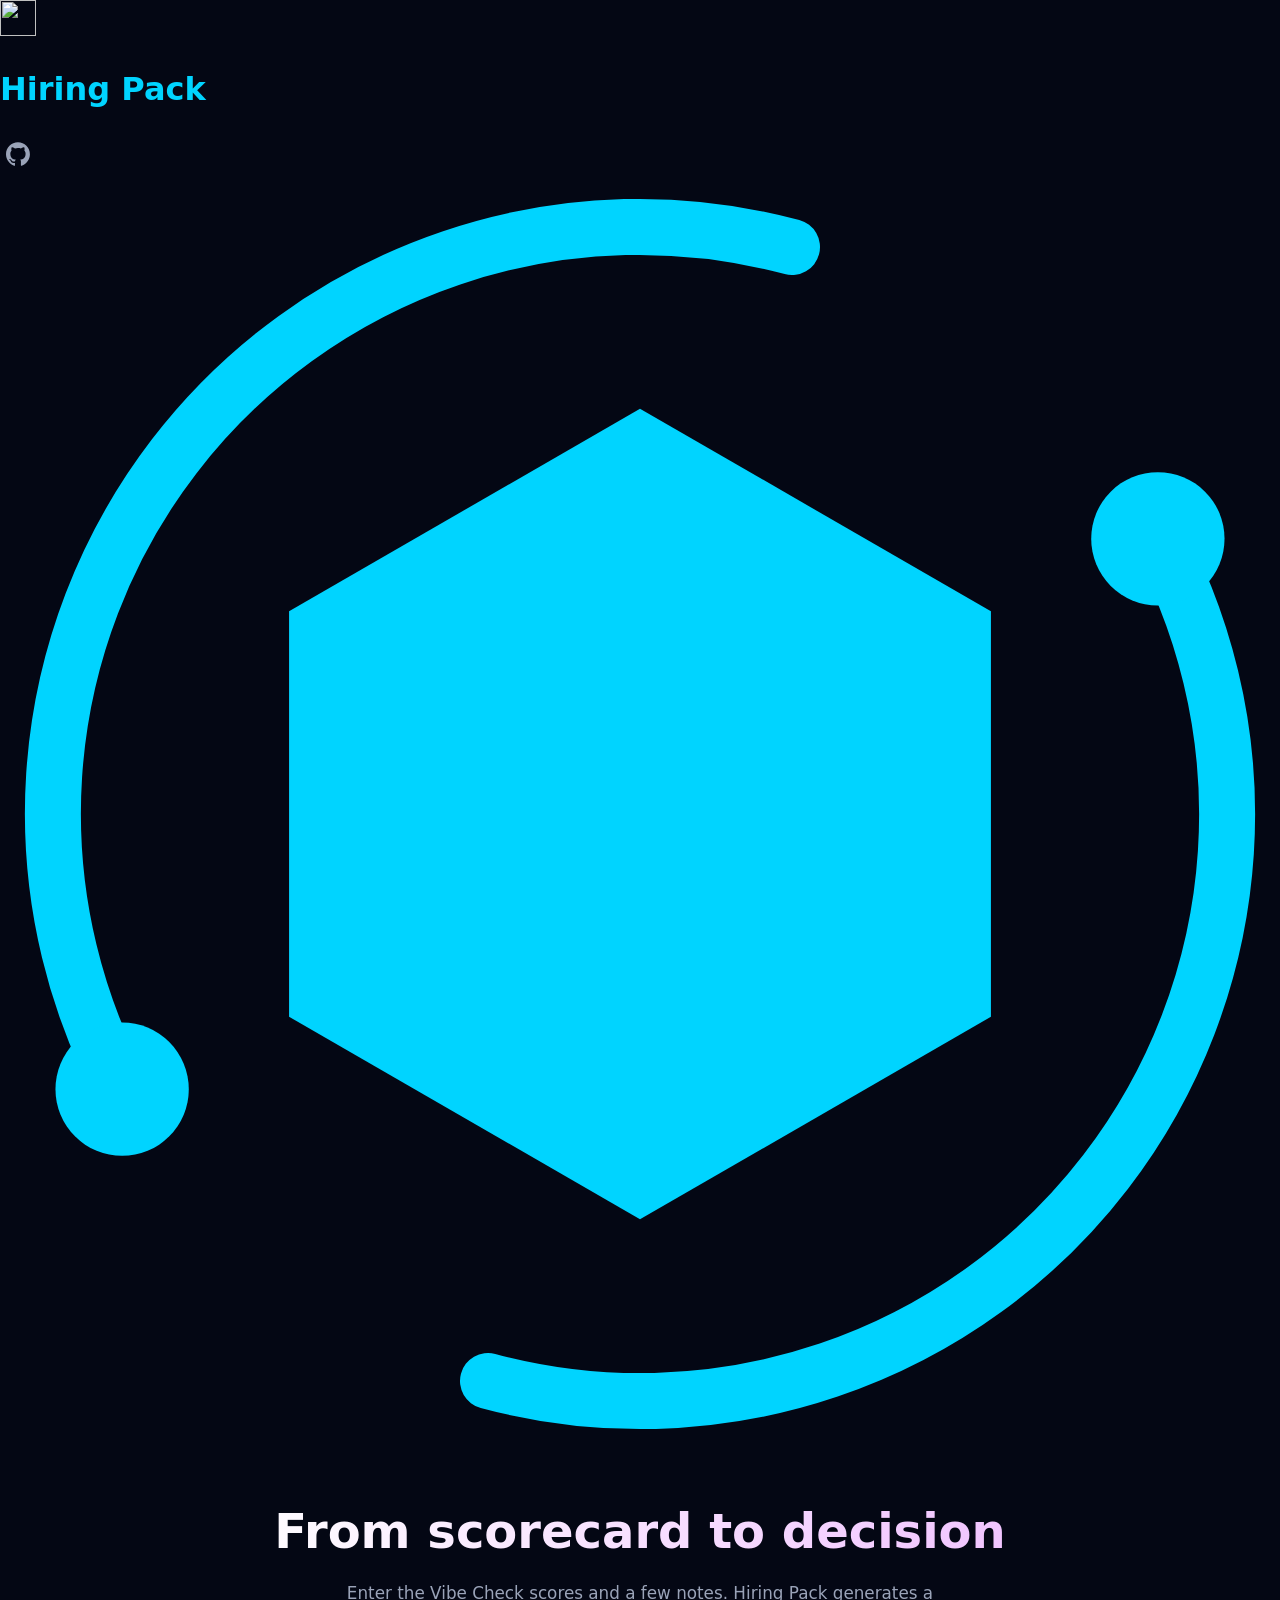
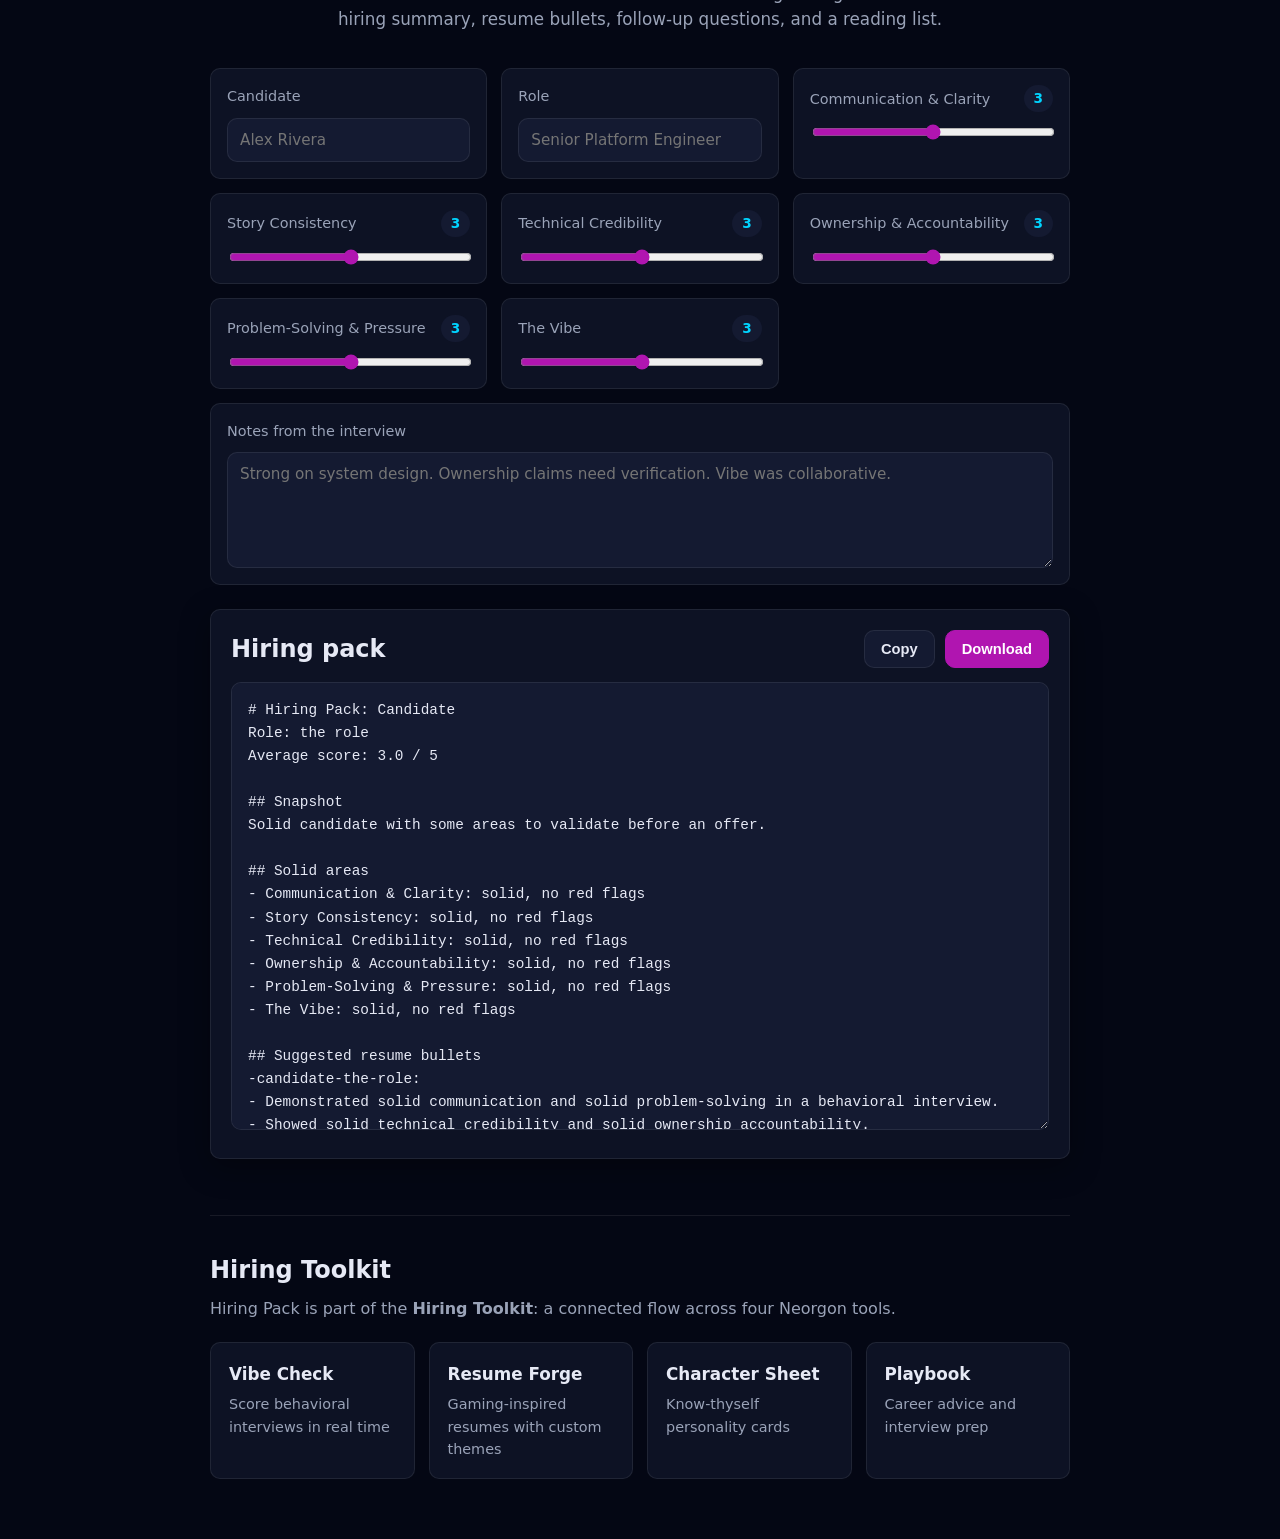
==== commit 92993ab1: "chore(ui): re-stamp the hub home-control icon, and take the header kit's mark-colour fix The stamped" ====
--- a/index.html
+++ b/index.html
@@ -75,14 +75,13 @@
       </a>
       </div>
       <a class="header-home" href="https://neorgon.com/" title="neorgon.com" aria-label="Neorgon home">
-        <svg class="nh-hub-icon" viewBox="0 0 24 24" fill="none" stroke="currentColor" stroke-width="1.5" stroke-linecap="round" stroke-linejoin="round" xmlns="http://www.w3.org/2000/svg" aria-hidden="true">
-          <circle cx="12" cy="12" r="4.4"/>
-          <ellipse cx="12" cy="12" rx="8.4" ry="3" transform="rotate(-18 12 12)"/>
+        <svg class="nh-hub-icon" viewBox="0 0 24 24" fill="none" xmlns="http://www.w3.org/2000/svg" aria-hidden="true">
+          <path d="M12 4.4 18.58 8.2 18.58 15.8 12 19.6 5.42 15.8 5.42 8.2Z" fill="currentColor" stroke="none"/>
           <g class="nh-orbit">
-            <path d="M17.5 4.2 14.2 2.7l.9 1.4-.6 1.1z" fill="currentColor" stroke="none"/>
-            <circle cx="12.6" cy="3" r=".7" fill="currentColor" stroke="none" opacity=".55"/>
-            <circle cx="11.1" cy="3.3" r=".55" fill="currentColor" stroke="none" opacity=".35"/>
-            <circle cx="9.8" cy="3.7" r=".4" fill="currentColor" stroke="none" opacity=".2"/>
+            <path d="M2.47 17.50 A11.0 11.0 0 0 1 14.85 1.37" fill="none" stroke="currentColor" stroke-width="1.05" stroke-linecap="round"/>
+            <path d="M21.53 6.50 A11.0 11.0 0 0 1 9.15 22.63" fill="none" stroke="currentColor" stroke-width="1.05" stroke-linecap="round"/>
+            <circle cx="21.71" cy="6.84" r="1.25" fill="currentColor"/>
+            <circle cx="2.29" cy="17.16" r="1.25" fill="currentColor"/>
           </g>
         </svg>
       </a>
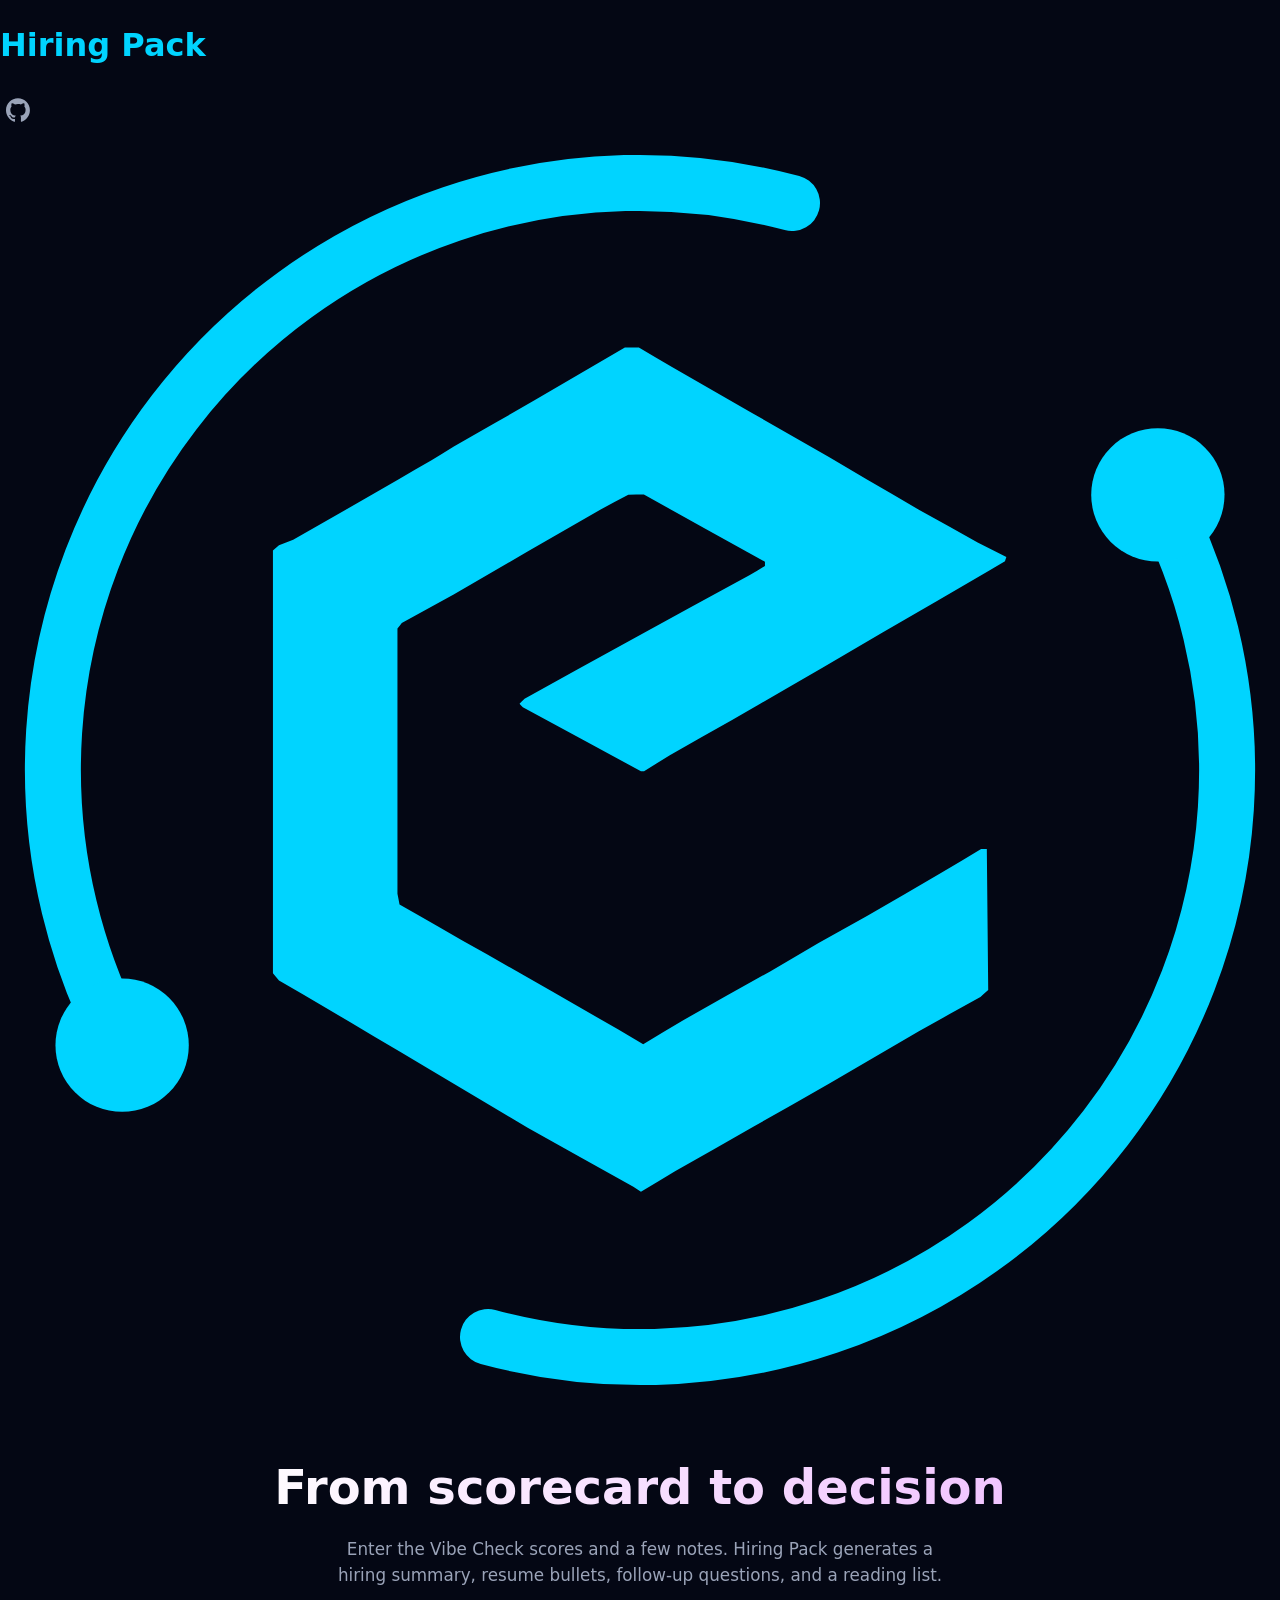
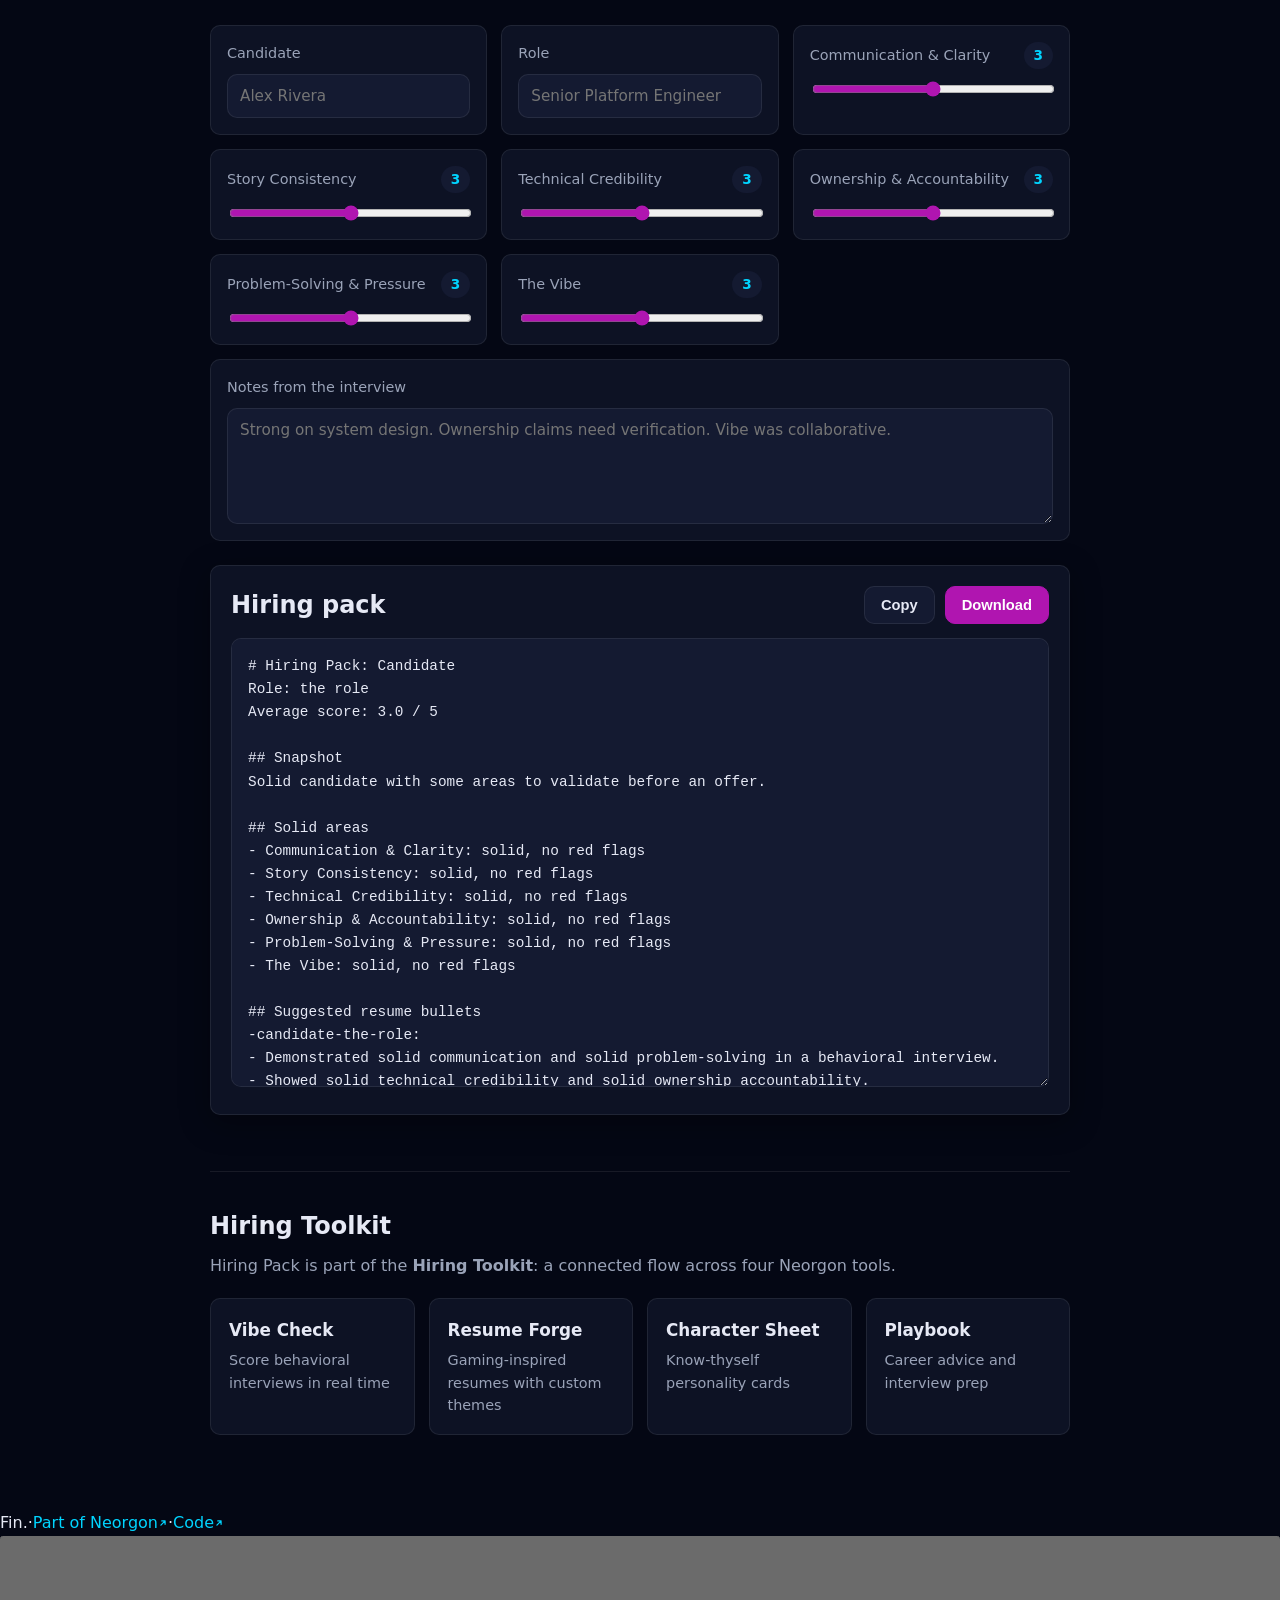
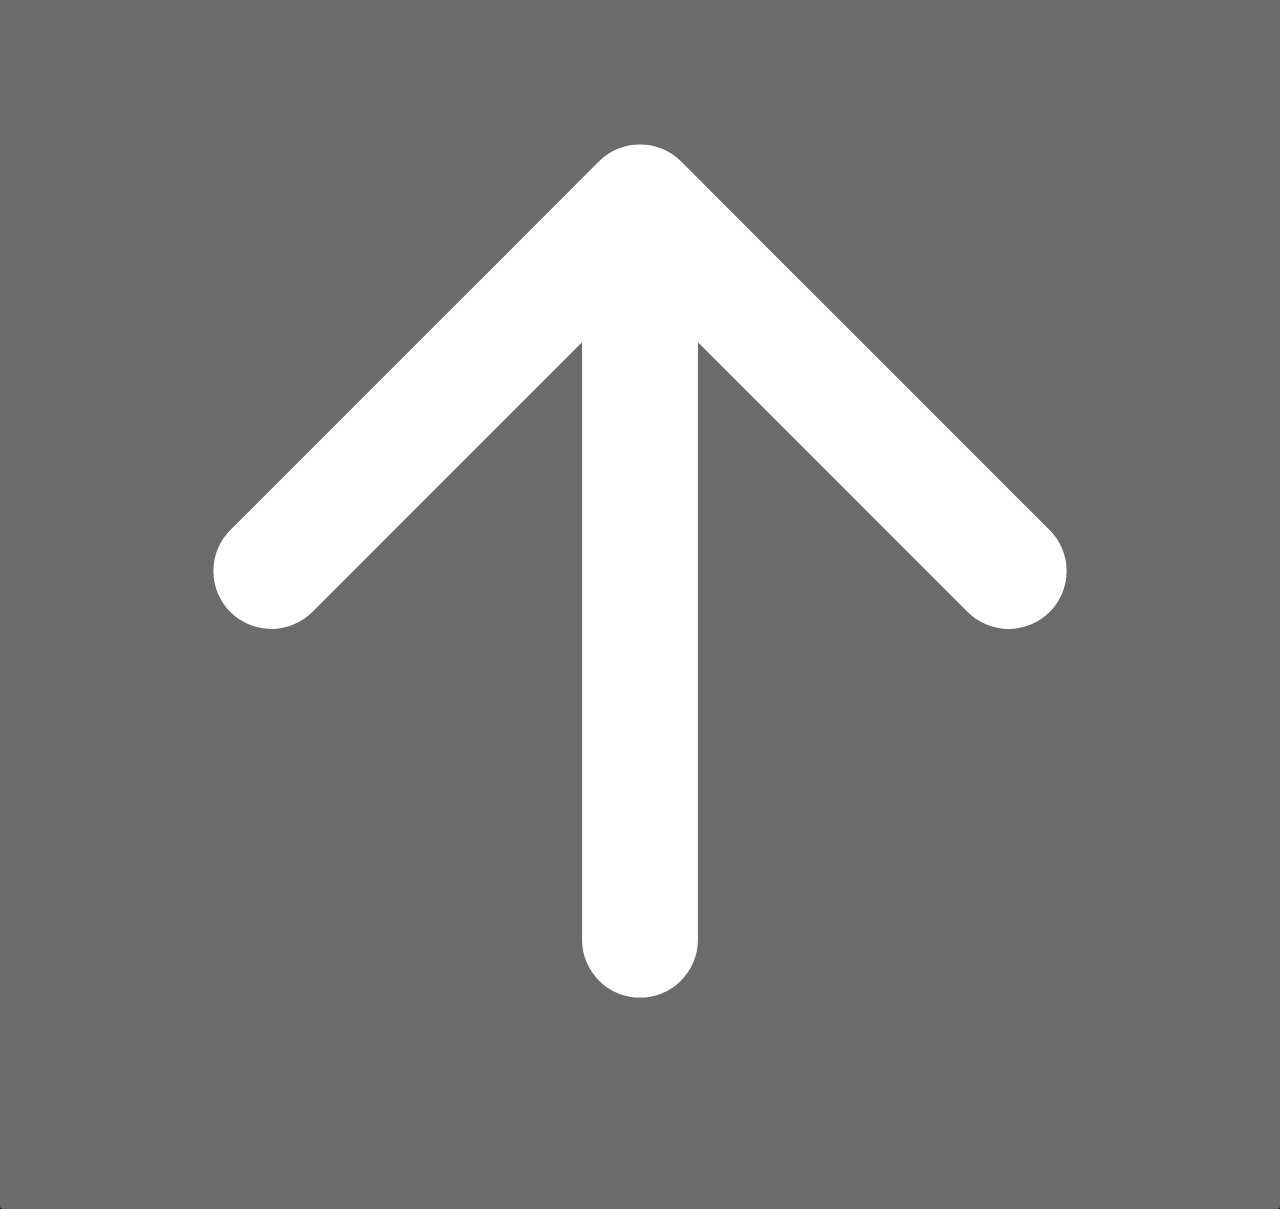
==== commit c48625de: "chore(csp): Drop meta tags that browsers ignore X-Content-Type-Options and frame-ancestors do nothin" ====
--- a/index.html
+++ b/index.html
@@ -12,7 +12,6 @@
   <meta name="neo-mark" content="on">
   <meta http-equiv="Content-Security-Policy" content="default-src 'self'; base-uri 'self'; form-action 'self'; script-src 'self' 'unsafe-inline' https://gc.zgo.at https://static.cloudflareinsights.com; style-src 'self' 'unsafe-inline' https://fonts.googleapis.com https://cdn.neorgon.org; font-src 'self' https://fonts.gstatic.com; img-src 'self' data: blob: https://cdn.neorgon.org https://neorgon.goatcounter.com; connect-src 'self' https://neorgon.goatcounter.com https://cloudflareinsights.com; upgrade-insecure-requests">
   <meta name="referrer" content="strict-origin-when-cross-origin">
-  <meta http-equiv="X-Content-Type-Options" content="nosniff">
   <title>Hiring Pack | Neorgon</title>
   <meta name="description" content="Turn a Vibe Check scorecard into a hiring summary, resume bullets, follow-up questions, and reading list">
   <meta property="og:title" content="Hiring Pack: From Scorecard to Decision">
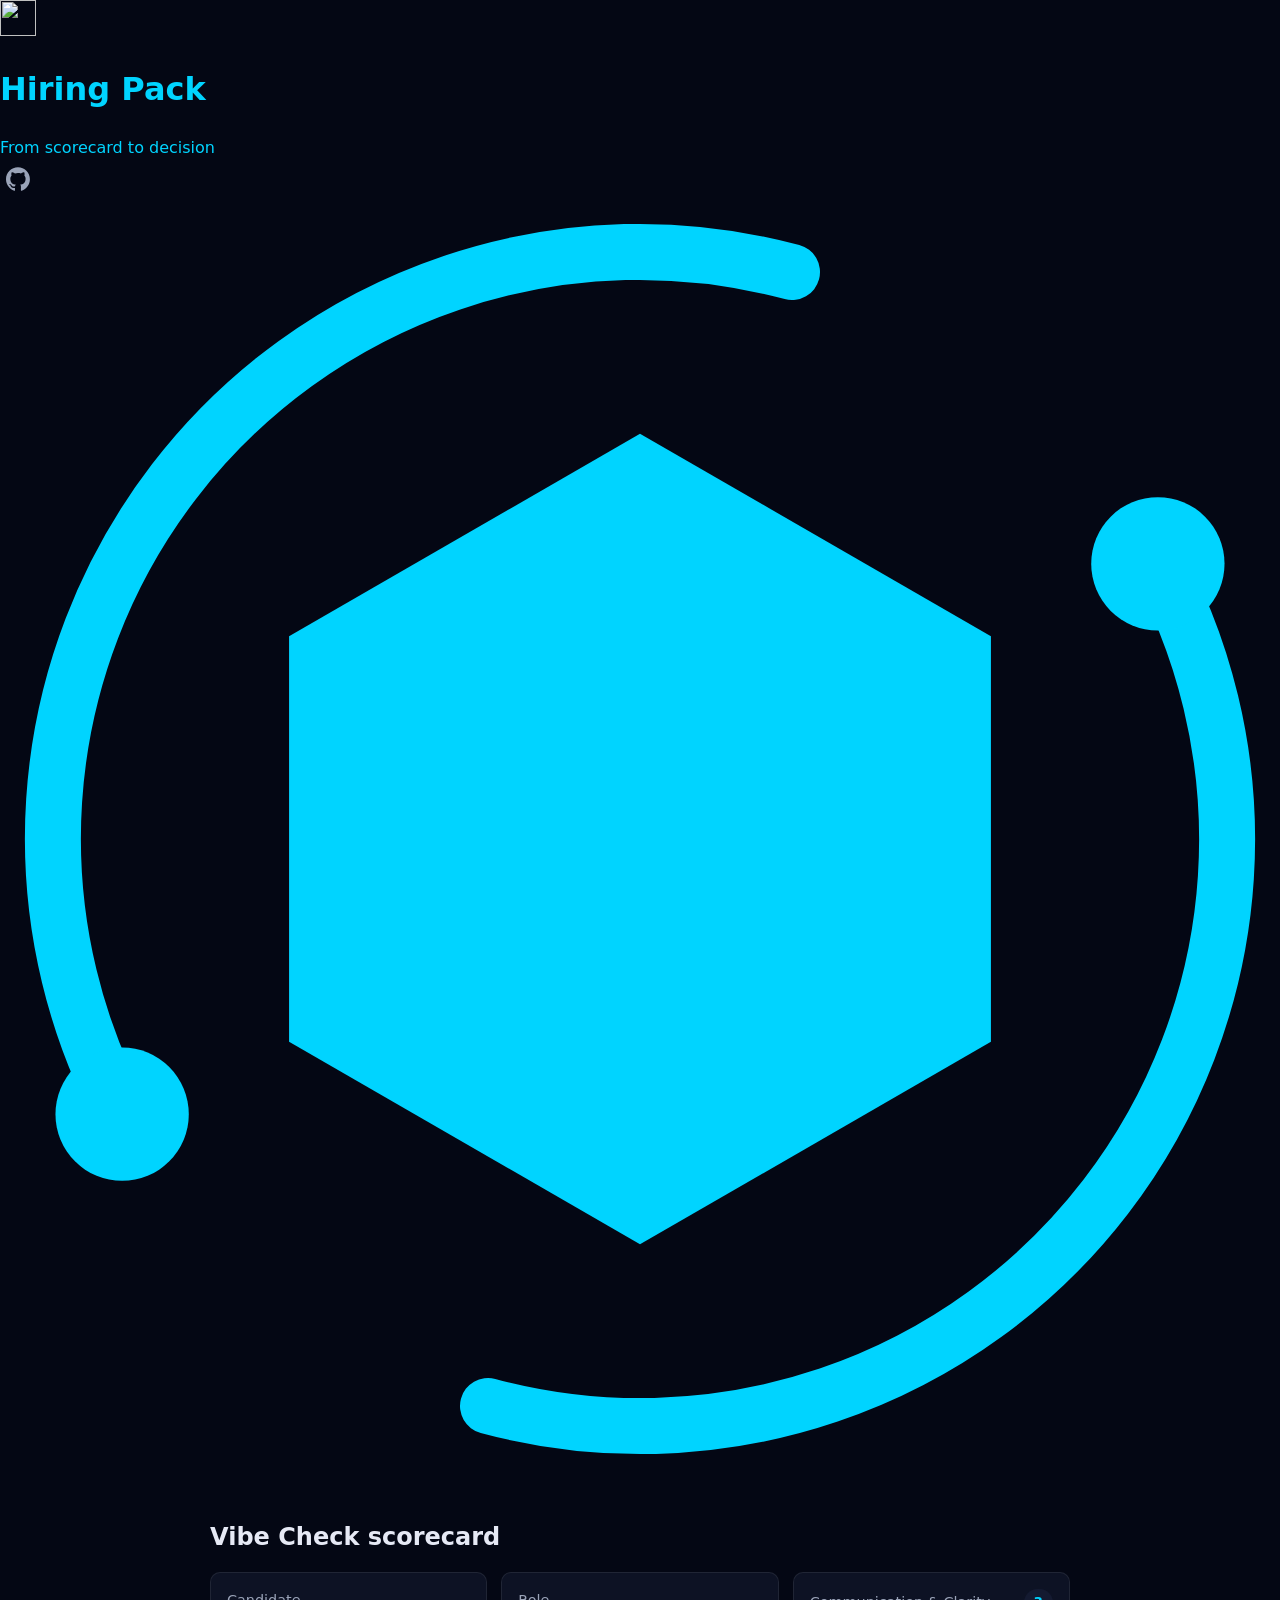
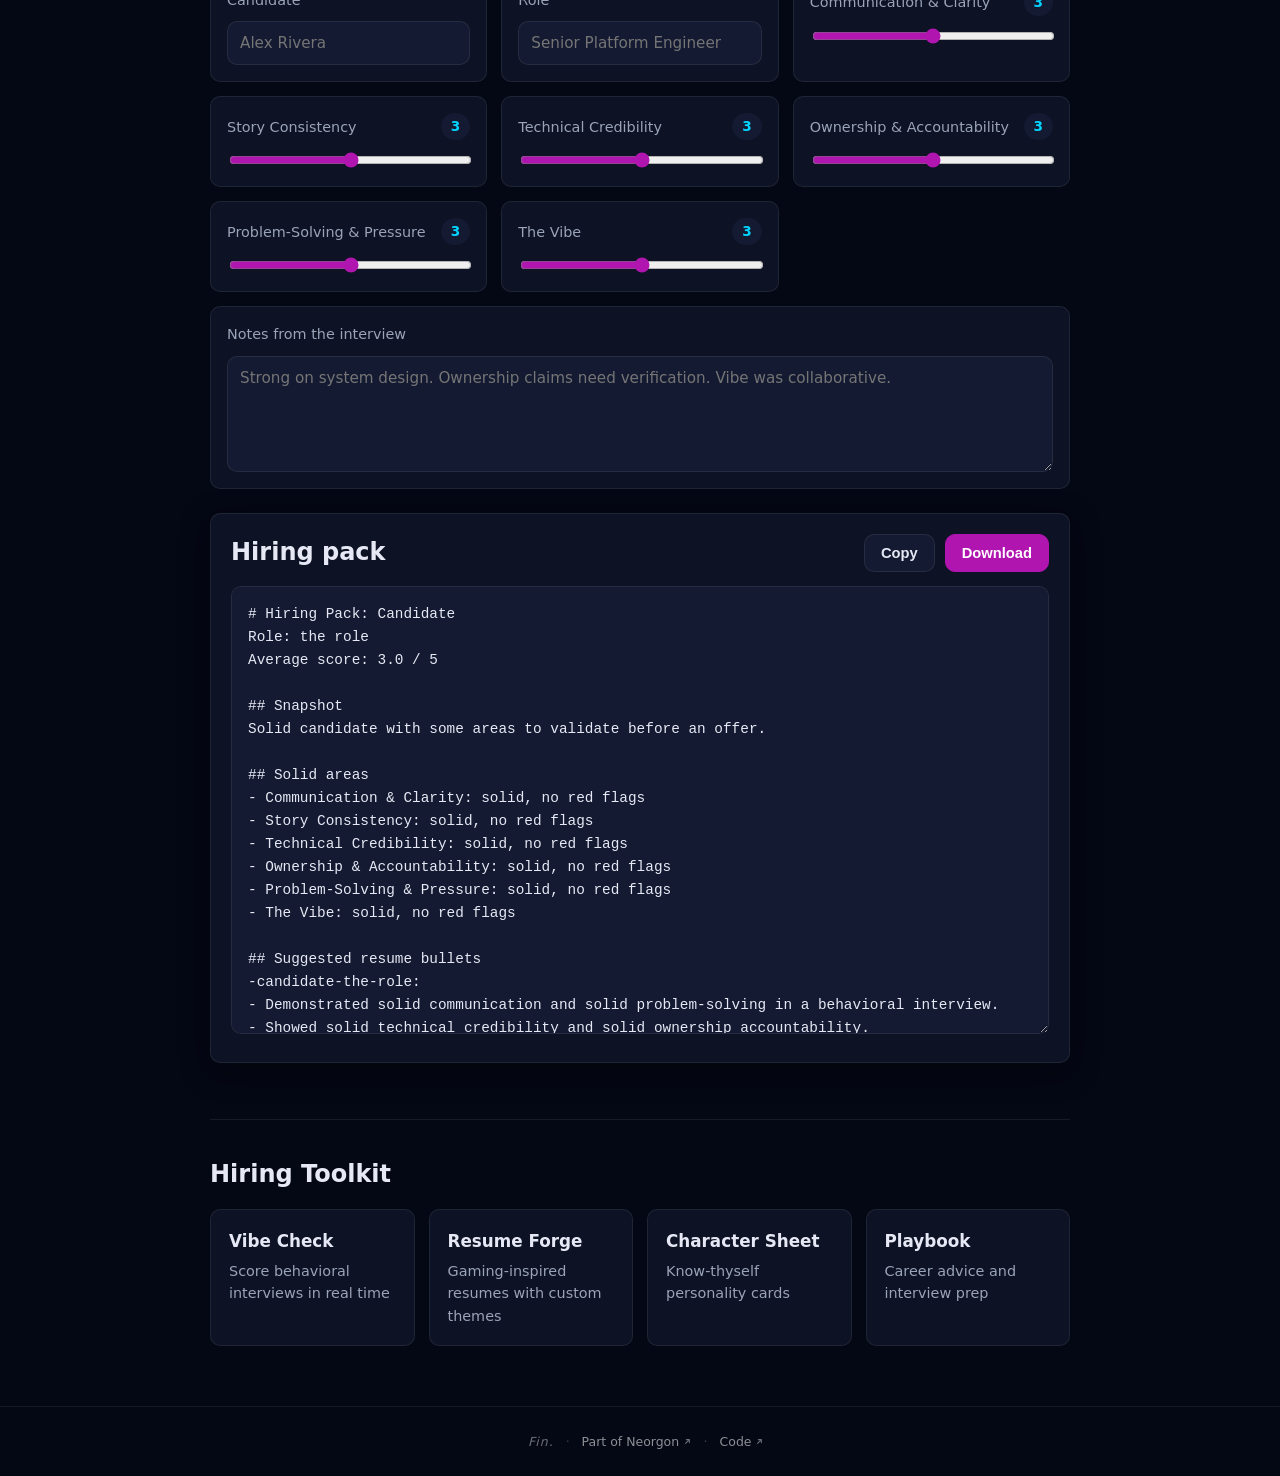
==== commit cf8a21fd: "fix(hiring-pack): Open on the scorecard, one positioning line in the header The centred gradient her" ====
--- a/index.html
+++ b/index.html
@@ -63,7 +63,7 @@
         <img src="https://cdn.neorgon.org/v1.0.0/energon-classic-logo.png" class="header-logo-img" alt="" width="36" height="36">
         <div class="header-title-wrap">
         <h1>Hiring Pack</h1>
-      
+        <div class="header-subtitle">From scorecard to decision</div>
         </div>
       </a>
     </div>
@@ -88,12 +88,8 @@
   </header>
 
   <main class="page">
-    <section class="hero">
-      <h1 class="hero-title">From scorecard to decision</h1>
-      <p class="hero-subtitle">Enter the Vibe Check scores and a few notes. Hiring Pack generates a hiring summary, resume bullets, follow-up questions, and a reading list.</p>
-    </section>
-
-    <section class="form-grid">
+    <h2 class="form-title" id="scorecardTitle">Vibe Check scorecard</h2>
+    <section class="form-grid" aria-labelledby="scorecardTitle">
       <div class="form-card">
         <label for="candidateName">Candidate</label>
         <input type="text" id="candidateName" placeholder="Alex Rivera">
@@ -147,7 +143,6 @@
 
     <section class="kit-explainer">
       <h2>Hiring Toolkit</h2>
-      <p>Hiring Pack is part of the <strong>Hiring Toolkit</strong>: a connected flow across four Neorgon tools.</p>
       <div class="kit-grid">
         <a class="kit-card" href="https://interviews.neorgon.com/">
           <strong>Vibe Check</strong>
--- a/css/style.css
+++ b/css/style.css
@@ -58,23 +58,7 @@
   flex: 1;
 }
 
-.hero { text-align: center; margin-bottom: 36px; }
-
-.hero-title {
-  font-size: clamp(2rem, 5vw, 3rem);
-  margin: 0 0 12px;
-  background: linear-gradient(90deg, #fff, #f0c0ff);
-  -webkit-background-clip: text;
-  -webkit-text-fill-color: transparent;
-  background-clip: text;
-}
-
-.hero-subtitle {
-  color: var(--text-dim);
-  font-size: 1.05rem;
-  max-width: 620px;
-  margin: 0 auto;
-}
+.form-title { margin: 0 0 16px; }
 
 /* Form grid */
 .form-grid {
@@ -196,9 +180,7 @@
   border-top: 1px solid var(--border);
 }
 
-.kit-explainer h2 { margin: 0 0 8px; }
-
-.kit-explainer > p { color: var(--text-dim); margin: 0 0 20px; }
+.kit-explainer h2 { margin: 0 0 16px; }
 
 .kit-grid {
   display: grid;
@@ -234,7 +216,7 @@
   *, *::before, *::after {
     animation-duration: 0.01ms !important;
     animation-iteration-count: 1 !important;
-    transition-duration: 0.01ms !important;
+    transition: none !important;
     scroll-behavior: auto !important;
   }
 }
--- a/css/neorgon-themes.css
+++ b/css/neorgon-themes.css
@@ -0,0 +1,366 @@
+/* ══════════════════════════════════════════════════════════════
+   Neorgon Header Kit — themes.css
+   Theme = token overrides + a contained decorative layer, applied
+   via <html data-theme="…">. Themes are HEADER-SCOPED on purpose:
+   page backgrounds and effects stay site-owned. To add a theme:
+   one block here + one entry in the THEMES array in header.js.
+   ══════════════════════════════════════════════════════════════ */
+
+/* default — magenta nebula. No block needed; :root defaults in
+   header.css ARE the default theme. Attribute is removed when
+   default is active. */
+
+
+/* ══ FX ENGINE ═════════════════════════════════════════════════
+   Every decorated theme paints into .header-bar::before / ::after.
+   Four rules make that safe, and they are load-bearing:
+
+   1. NEVER overflow:hidden on .header-bar. The ⋯ overflow menu and
+      the auth panel are absolutely-positioned descendants that hang
+      BELOW the bar; clipping would eat them. Instead the layer is
+      an inset:0 box and the effect is its *background* — a
+      background paints only inside its own box, so it is
+      self-bounding with no clipping required.
+   2. z-index:-1 puts the layer above the bar's own background but
+      below every in-flow child (logo, actions, home). Per CSS
+      painting order, negative-z children draw at step 2, in-flow
+      content at steps 3-6. Text stays crisp, hit targets untouched.
+   3. isolation:isolate guarantees .header-bar is the stacking
+      context that -1 resolves against (it already is one via
+      position:sticky + z-index, so this is a belt-and-braces no-op).
+   4. Animate background-position / opacity ONLY. A transform on the
+      layer would move the box itself and escape the unclipped bar.
+      Loops are seamless because every travel distance is an integer
+      multiple of its tile size.
+
+   Layers are inert to a11y: empty content, pointer-events:none, no
+   text, no emoji — nothing for a screen reader to announce.
+   ═════════════════════════════════════════════════════════════ */
+
+[data-theme] .header-bar { isolation: isolate; }
+
+[data-theme] .header-bar::before,
+[data-theme] .header-bar::after {
+  content: "";
+  position: absolute;
+  inset: 0;
+  z-index: -1;
+  pointer-events: none;
+}
+
+
+/* ── CHRISTMAS — layered snowfall, a tree in the gutter, hearth glow ── */
+[data-theme="christmas"] {
+  --header-bg-start: #7f1d1d;
+  --header-bg-mid: #14532d;
+  --header-bg-end: #052e16;
+  --header-glass: rgba(5, 46, 22, .45);
+  --header-accent: #fbbf24;
+  --header-focus: oklch(0.97 0.02 85);  /* near-white in the theme's hue: header and Beacon focus rings */
+  --header-border: rgba(251, 191, 36, .25);
+  --header-border-strong: rgba(251, 191, 36, .45);
+  --header-text: #fefce8;
+  --header-text-dim: rgba(254, 252, 232, .65);
+  --header-menu-bg: #14210f;
+  --header-menu-hover: rgba(251, 191, 36, .12);
+
+  /* One irregular 6-flake tile, reused at three scales. Scaling the
+     tile scales the flakes, so size + speed carry the parallax. */
+  --neo-flakes: url("data:image/svg+xml,%3Csvg xmlns='http://www.w3.org/2000/svg' viewBox='0 0 120 120'%3E%3Cg fill='%23fff'%3E%3Ccircle cx='17' cy='11' r='1.7'/%3E%3Ccircle cx='64' cy='29' r='1.1' opacity='.6'/%3E%3Ccircle cx='98' cy='58' r='1.5' opacity='.85'/%3E%3Ccircle cx='33' cy='76' r='1' opacity='.5'/%3E%3Ccircle cx='79' cy='101' r='1.9'/%3E%3Ccircle cx='8' cy='47' r='.9' opacity='.45'/%3E%3C/g%3E%3C/svg%3E");
+  --neo-tree: url("data:image/svg+xml,%3Csvg xmlns='http://www.w3.org/2000/svg' viewBox='0 0 26 30'%3E%3Crect x='11' y='24' width='4' height='6' fill='%23713f12'/%3E%3Cpath d='M13 3 6 14h14zM13 10 3 22h20zM13 17 1 29h24z' fill='%2316a34a'/%3E%3Ccircle cx='13' cy='2.6' r='2.2' fill='%23fbbf24'/%3E%3Ccircle cx='9' cy='19' r='1' fill='%23fca5a5'/%3E%3Ccircle cx='17' cy='25' r='1' fill='%23fde68a'/%3E%3C/svg%3E");
+}
+[data-theme="christmas"] .header-bar::before {
+  background-image: var(--neo-flakes), var(--neo-flakes), var(--neo-flakes);
+  background-size: 210px 210px, 132px 132px, 84px 84px;
+  background-position: 0 0, 0 0, 0 0;
+  animation: neo-snow 14s linear infinite;
+}
+[data-theme="christmas"] .header-bar::after {
+  background-image: var(--neo-tree),
+    radial-gradient(170px 80px at 5% 112%, rgba(251, 191, 36, .26), transparent 72%);
+  background-size: 20px 23px, 100% 100%;
+  background-position: 2px 100%, 0 0;
+  background-repeat: no-repeat;
+  animation: neo-glow 4.5s ease-in-out infinite alternate;
+}
+
+
+/* ── NEW YEAR — rising sparks under a volley of bursts ── */
+[data-theme="new-year"] {
+  --header-bg-start: #1e1b4b;
+  --header-bg-mid: #4c1d95;
+  --header-bg-end: #020617;
+  --header-glass: rgba(30, 27, 75, .45);
+  --header-accent: #fcd34d;
+  --header-focus: oklch(0.97 0.02 90);
+  --header-border: rgba(252, 211, 77, .24);
+  --header-border-strong: rgba(252, 211, 77, .45);
+  --header-text: #f5f3ff;
+  --header-text-dim: rgba(237, 233, 254, .68);
+  --header-menu-bg: #150f2e;
+  --header-menu-hover: rgba(252, 211, 77, .12);
+
+  --neo-spark: url("data:image/svg+xml,%3Csvg xmlns='http://www.w3.org/2000/svg' viewBox='0 0 100 100'%3E%3Cg fill='%23fcd34d'%3E%3Cpath d='M22 8l1.2 5.8L29 15l-5.8 1.2L22 22l-1.2-5.8L15 15l5.8-1.2z'/%3E%3Cpath d='M72 55l.9 4.3L77 60l-4.1.9L72 65l-.9-4.1L67 60l4.1-.7z' opacity='.8'/%3E%3Ccircle cx='48' cy='30' r='1.3' opacity='.8'/%3E%3Ccircle cx='86' cy='18' r='1' opacity='.55'/%3E%3Ccircle cx='12' cy='62' r='1.1' opacity='.7'/%3E%3Ccircle cx='58' cy='86' r='1.4'/%3E%3Ccircle cx='33' cy='72' r='.9' opacity='.5'/%3E%3Ccircle cx='92' cy='78' r='1.2' opacity='.65'/%3E%3C/g%3E%3C/svg%3E");
+  /* Burst = a radial falloff cut into rays by a conic mask. No SVG,
+     no per-ray markup. If mask-image is unsupported the rays simply
+     don't get cut and it degrades to two soft light blooms.
+     Core alpha is capped at .33 and kept gold rather than white: a
+     ray can cross the title, and a brighter bloom drops that text
+     below 4.5:1. At .33 the worst case measures 4.9:1. */
+  --neo-burst-a: radial-gradient(90px 90px at 27% 42%, rgba(253, 224, 71, .33), rgba(252, 211, 77, .24) 38%, transparent 70%);
+  --neo-burst-b: radial-gradient(64px 64px at 73% 56%, rgba(254, 240, 138, .3), rgba(251, 146, 60, .22) 38%, transparent 70%);
+}
+[data-theme="new-year"] .header-bar::before {
+  background-image: var(--neo-spark), var(--neo-spark);
+  background-size: 190px 190px, 128px 128px;
+  background-position: 0 0, 40px 0;
+  animation: neo-rise 9s linear infinite;
+}
+[data-theme="new-year"] .header-bar::after {
+  background-image: var(--neo-burst-a), var(--neo-burst-b);
+  background-repeat: no-repeat;
+  mask-image: repeating-conic-gradient(from 7deg at 27% 42%, #000 0 1.3deg, transparent 1.3deg 15deg),
+              repeating-conic-gradient(from 22deg at 73% 56%, #000 0 1.6deg, transparent 1.6deg 18deg);
+  animation: neo-burst 4.2s ease-out infinite;
+}
+
+
+/* ── HALLOWEEN — drifting fog under ghost bats ── */
+[data-theme="halloween"] {
+  --header-bg-start: #3b0764;
+  --header-bg-mid: #1c1917;
+  --header-bg-end: #0c0a09;
+  --header-glass: rgba(28, 25, 23, .5);
+  --header-accent: #f97316;
+  --header-focus: oklch(0.97 0.02 55);
+  --header-border: rgba(249, 115, 22, .22);
+  --header-border-strong: rgba(249, 115, 22, .45);
+  --header-text: #fff7ed;
+  --header-text-dim: rgba(255, 237, 213, .66);
+  --header-menu-bg: #17110f;
+  --header-menu-hover: rgba(249, 115, 22, .12);
+
+  /* Bats staggered every ~34px vertically so any header height
+     (56px app / 68px content) always frames at least two. */
+  --neo-bat: url("data:image/svg+xml,%3Csvg xmlns='http://www.w3.org/2000/svg' viewBox='0 0 190 190' fill='%23e9d5ff'%3E%3Cdefs%3E%3Cpath id='b' d='M12 3c-2-3-6-3-9-1 2 1 2 3 1 5 2-2 4-1 5 1 1-2 2-2 3-2s2 0 3 2c1-2 3-3 5-1-1-2-1-4 1-5-3-2-7-2-9 1z'/%3E%3C/defs%3E%3Cuse href='%23b' transform='translate(16 6) scale(1.15)' opacity='.3'/%3E%3Cuse href='%23b' transform='translate(112 38) scale(.85)' opacity='.22'/%3E%3Cuse href='%23b' transform='translate(52 74) scale(1.35)' opacity='.26'/%3E%3Cuse href='%23b' transform='translate(140 110) scale(.95)' opacity='.2'/%3E%3Cuse href='%23b' transform='translate(8 148) scale(1.05)' opacity='.28'/%3E%3C/svg%3E");
+}
+[data-theme="halloween"] .header-bar::before {
+  background-image:
+    radial-gradient(320px 74px at 22% 118%, rgba(216, 180, 254, .17), transparent 70%),
+    radial-gradient(240px 64px at 68% 128%, rgba(249, 115, 22, .14), transparent 70%);
+  background-size: 62% 100%, 46% 100%;
+  background-position: 0 0, 100% 0;
+  background-repeat: no-repeat;
+  animation: neo-fog 18s ease-in-out infinite alternate;
+}
+[data-theme="halloween"] .header-bar::after {
+  background-image: var(--neo-bat);
+  background-size: 190px 190px;
+  background-position: 0 0;
+  animation: neo-bats 22s linear infinite;
+}
+
+
+/* ── MATRIX — code rain in three column depths, plus a CRT sweep ── */
+[data-theme="matrix"] {
+  --header-bg-start: #000000;
+  --header-bg-mid: #001a00;
+  --header-bg-end: #000000;
+  --header-glass: rgba(0, 12, 0, .45);
+  --header-accent: #00ff41;
+  --header-focus: oklch(0.97 0.02 145);
+  --header-border: rgba(0, 255, 65, .18);
+  --header-border-strong: rgba(0, 255, 65, .4);
+  --header-text: #ccffcc;
+  --header-text-dim: rgba(0, 255, 65, .6);
+  --header-menu-bg: #020a02;
+  --header-menu-hover: rgba(0, 255, 65, .1);
+
+  /* Glyph column: opacity ramps toward a bright leading head. */
+  --neo-rain: url("data:image/svg+xml,%3Csvg xmlns='http://www.w3.org/2000/svg' viewBox='0 0 14 120'%3E%3Cg fill='%2300ff41'%3E%3Crect x='4' y='6' width='6' height='4' opacity='.12'/%3E%3Crect x='4' y='20' width='6' height='4' opacity='.2'/%3E%3Crect x='4' y='34' width='6' height='4' opacity='.3'/%3E%3Crect x='4' y='48' width='6' height='4' opacity='.42'/%3E%3Crect x='4' y='62' width='6' height='4' opacity='.56'/%3E%3Crect x='4' y='76' width='6' height='4' opacity='.74'/%3E%3Crect x='4' y='90' width='6' height='4' opacity='.9'/%3E%3C/g%3E%3Crect x='4' y='104' width='6' height='4' fill='%23dfffe5'/%3E%3C/svg%3E");
+}
+[data-theme="matrix"] .header-bar::before {
+  background-image: var(--neo-rain), var(--neo-rain), var(--neo-rain);
+  background-size: 22px 120px, 16px 160px, 13px 200px;
+  background-position: 0 0, 7px 0, 3px 0;
+  opacity: .34;
+  /* Rain is loud enough to compete with the wordmark as pure texture, even
+     though its luminance contrast measures fine. Fade it out under the
+     logo/title and let it run at full strength across the open right. */
+  mask-image: linear-gradient(to right, transparent 0, transparent 120px, #000 380px, #000 100%);
+  -webkit-mask-image: linear-gradient(to right, transparent 0, transparent 120px, #000 380px, #000 100%);
+  animation: neo-rain 3.6s linear infinite;
+}
+[data-theme="matrix"] .header-bar::after {
+  background-image: linear-gradient(90deg, transparent, rgba(0, 255, 65, .09) 45%, rgba(204, 255, 204, .15) 50%, rgba(0, 255, 65, .09) 55%, transparent);
+  background-size: 45% 100%;
+  background-position: -50% 0;
+  background-repeat: no-repeat;
+  animation: neo-sweep 7s linear infinite;
+}
+
+
+/* ── RAIN — a proper downpour: three sheets of slanted drops at
+   different depths, drifting mist, and a wet sheen along the sill.
+   No lightning flash on purpose: flashing content is a seizure risk
+   (WCAG 2.3.1), and a storm reads fine without it. ── */
+[data-theme="rain"] {
+  --header-bg-start: #334155;
+  --header-bg-mid: #1a2536;
+  --header-bg-end: #070c14;
+  --header-glass: rgba(12, 20, 32, .5);
+  --header-accent: #7dd3fc;
+  --header-focus: oklch(0.97 0.02 230);
+  --header-border: rgba(125, 211, 252, .2);
+  --header-border-strong: rgba(125, 211, 252, .38);
+  --header-text: #f0f9ff;
+  --header-text-dim: rgba(224, 242, 254, .78);
+  --header-menu-bg: #101a28;
+  --header-menu-hover: rgba(125, 211, 252, .12);
+
+  /* One tile of slanted drops, reused at three scales — scaling the
+     tile scales the drops, so depth and speed read together. */
+  --neo-drops: url("data:image/svg+xml,%3Csvg xmlns='http://www.w3.org/2000/svg' viewBox='0 0 100 100'%3E%3Cg stroke='%23bae6fd' stroke-width='1.3' stroke-linecap='round'%3E%3Cline x1='14' y1='2' x2='9' y2='19' opacity='.75'/%3E%3Cline x1='52' y1='14' x2='47' y2='31' opacity='.5'/%3E%3Cline x1='83' y1='4' x2='78' y2='21' opacity='.65'/%3E%3Cline x1='31' y1='46' x2='26' y2='63' opacity='.6'/%3E%3Cline x1='68' y1='55' x2='63' y2='72' opacity='.45'/%3E%3Cline x1='95' y1='62' x2='90' y2='79' opacity='.55'/%3E%3Cline x1='6' y1='74' x2='1' y2='91' opacity='.4'/%3E%3C/g%3E%3C/svg%3E");
+}
+[data-theme="rain"] .header-bar::before {
+  background-image: var(--neo-drops), var(--neo-drops), var(--neo-drops);
+  background-size: 190px 190px, 124px 124px, 82px 82px;
+  background-position: 0 0, 40px 0, 15px 0;
+  opacity: .62;
+  animation: neo-rainfall 1.5s linear infinite;
+}
+[data-theme="rain"] .header-bar::after {
+  background-image:
+    radial-gradient(120% 70% at 20% -30%, rgba(148, 163, 184, .2), transparent 70%),
+    linear-gradient(0deg, rgba(125, 211, 252, .16), transparent 22%);
+  background-size: 200% 100%, 100% 100%;
+  background-position: 0 0, 0 0;
+  background-repeat: no-repeat;
+  animation: neo-mist 13s ease-in-out infinite alternate;
+}
+
+/* ── SAKURA — petals drifting down and sideways on a soft dusk sky. ── */
+[data-theme="sakura"] {
+  --header-bg-start: #9d5c7c;
+  --header-bg-mid: #4c2a44;
+  --header-bg-end: #140a14;
+  --header-glass: rgba(40, 20, 36, .45);
+  --header-accent: #fbcfe8;
+  --header-focus: oklch(0.97 0.02 350);
+  --header-border: rgba(251, 207, 232, .22);
+  --header-border-strong: rgba(251, 207, 232, .4);
+  --header-text: #fff1f6;
+  --header-text-dim: rgba(255, 241, 246, .8);
+  --header-menu-bg: #241220;
+  --header-menu-hover: rgba(251, 207, 232, .13);
+
+  --neo-petals: url("data:image/svg+xml,%3Csvg xmlns='http://www.w3.org/2000/svg' viewBox='0 0 120 120'%3E%3Cg fill='%23fbcfe8'%3E%3Cellipse cx='18' cy='14' rx='3.2' ry='2' transform='rotate(-25 18 14)'/%3E%3Cellipse cx='71' cy='33' rx='2.6' ry='1.6' transform='rotate(15 71 33)' opacity='.75'/%3E%3Cellipse cx='103' cy='62' rx='3' ry='1.9' transform='rotate(-40 103 62)' opacity='.85'/%3E%3Cellipse cx='38' cy='81' rx='2.4' ry='1.5' transform='rotate(30 38 81)' opacity='.6'/%3E%3Cellipse cx='84' cy='105' rx='3.4' ry='2.1' transform='rotate(-10 84 105)'/%3E%3Cellipse cx='9' cy='52' rx='2.2' ry='1.4' transform='rotate(45 9 52)' opacity='.5'/%3E%3C/g%3E%3C/svg%3E");
+}
+[data-theme="sakura"] .header-bar::before {
+  background-image: var(--neo-petals), var(--neo-petals), var(--neo-petals);
+  background-size: 220px 220px, 140px 140px, 92px 92px;
+  background-position: 0 0, 0 0, 0 0;
+  opacity: .8;
+  animation: neo-petalfall 17s linear infinite;
+}
+[data-theme="sakura"] .header-bar::after {
+  background-image: radial-gradient(160px 80px at 92% 110%, rgba(251, 207, 232, .22), transparent 72%);
+  animation: neo-glow 6s ease-in-out infinite alternate;
+}
+
+
+/* ── DANGER — static hazard weave under one slow warning sheen.
+   Deliberately restrained: this reads as an alert state, not a party. ── */
+[data-theme="danger"] {
+  --header-bg-start: #450a0a;
+  --header-bg-mid: #7f1d1d;
+  --header-bg-end: #0c0a0a;
+  --header-glass: rgba(69, 10, 10, .45);
+  --header-accent: #f59e0b;
+  --header-focus: oklch(0.97 0.02 75);
+  --header-border: rgba(245, 158, 11, .25);
+  --header-border-strong: rgba(245, 158, 11, .45);
+  --header-text: #fef2f2;
+  /* was .6 — measured 3.89:1 against --header-bg-mid, under AA for the
+     11.8px subtitle. .82 lifts it to ~5:1 with no other visual change. */
+  --header-text-dim: rgba(254, 226, 226, .82);
+  --header-menu-bg: #1a0505;
+  --header-menu-hover: rgba(245, 158, 11, .12);
+}
+[data-theme="danger"] .header-bar::before {
+  background-image: repeating-linear-gradient(45deg, rgba(245, 158, 11, .05) 0 9px, transparent 9px 26px);
+  /* no animation — the weave is structure, not motion */
+}
+[data-theme="danger"] .header-bar::after {
+  background-image:
+    linear-gradient(90deg, transparent, rgba(245, 158, 11, .1) 50%, transparent),
+    linear-gradient(0deg, rgba(245, 158, 11, .1), transparent 55%);
+  background-size: 55% 100%, 100% 100%;
+  background-position: 50% 0, 0 100%;
+  background-repeat: no-repeat;
+  animation: neo-alert 5s linear infinite;
+}
+
+
+/* ── Keyframes. Every travel distance is an integer multiple of its
+   layer's tile size, so each loop is seamless. ── */
+@keyframes neo-snow {
+  to { background-position: 210px 630px, -132px 396px, 84px 336px; }
+}
+@keyframes neo-glow {
+  from { opacity: .55; }
+  to   { opacity: 1; }
+}
+@keyframes neo-rise {
+  to { background-position: -190px -570px, 168px -384px; }
+}
+@keyframes neo-burst {
+  0%   { opacity: 0; }
+  7%   { opacity: 1; }
+  52%  { opacity: 0; }
+  100% { opacity: 0; }
+}
+@keyframes neo-fog {
+  to { background-position: 100% 0, 0 0; }
+}
+@keyframes neo-bats {
+  to { background-position: -570px 0; }
+}
+@keyframes neo-rain {
+  to { background-position: 0 360px, 7px 320px, 3px 200px; }
+}
+@keyframes neo-sweep {
+  to { background-position: 150% 0; }
+}
+@keyframes neo-alert {
+  from { background-position: -60% 0, 0 100%; }
+  to   { background-position: 160% 0, 0 100%; }
+}
+
+
+/* ── Motion + print guards. animation:none leaves each layer parked
+   at its authored background-position, which is a composed static
+   decoration in every theme — snow scattered, tree lit, bats mid-flight. ── */
+@media (prefers-reduced-motion: reduce) {
+  [data-theme] .header-bar::before,
+  [data-theme] .header-bar::after { animation: none !important; }
+}
+@media print {
+  [data-theme] .header-bar::before,
+  [data-theme] .header-bar::after { display: none !important; }
+}
+
+/* Rain falls fast and nearly vertical, with a slight wind lean.
+   Each layer travels exactly one tile height per cycle. */
+@keyframes neo-rainfall {
+  to { background-position: -19px 190px, -12px 124px, -8px 82px; }
+}
+/* Mist breathes sideways across the bar. */
+@keyframes neo-mist {
+  from { background-position: 0 0, 0 0; }
+  to   { background-position: 100% 0, 0 0; }
+}
+/* Petals fall slowly and drift sideways — one tile per cycle on both axes. */
+@keyframes neo-petalfall {
+  to { background-position: 220px 220px, -140px 140px, 92px 92px; }
+}
--- a/css/neorgon-footer.css
+++ b/css/neorgon-footer.css
@@ -0,0 +1,589 @@
+/* ══════════════════════════════════════════════════════════════
+   Neorgon Footer Kit — footer.css
+   Canonical source: packages/neorgon-ui/footer/
+   Vendored per site as css/neorgon-footer.css — do not edit copies.
+   Live CDN: https://cdn.neorgon.org/v1.0.0/footer/footer.css
+   ══════════════════════════════════════════════════════════════ */
+
+:root {
+  /* Geometry — minimal mode is sized to match the one-line .info-footer
+     it replaces (~70px total). Raise --footer-pad-block per site only if
+     that site genuinely wants a heavier footer. */
+  --footer-pad-block: 24px;
+  --footer-pad-block-app: 14px;
+  --footer-pad-block-content: 40px;
+  --footer-max-w: 1100px;
+  --footer-control-h: 32px;
+  /* One line of footer copy, and the WCAG 2.5.8 minimum a bar target has to
+     reach. They are tokens because the bar compensates its target boxes
+     against the line height exactly — see .neo-footer-bar a below — and a
+     hand-edited `line-height: 1.7` would silently put that compensation out. */
+  --footer-line: 1.7;
+  --footer-target: 24px;
+
+  /* Palette. --footer-bg, --footer-text, --footer-text-strong and
+     --footer-surface are plain defaults. The four that follow the header
+     (--footer-accent, --footer-border, --footer-border-strong,
+     --footer-hover) are deliberately NOT declared here: see "Header-derived
+     tokens" just below. A site still sets any of them, anywhere, to win. */
+  --footer-bg: transparent;
+  --footer-text: var(--text-muted, rgba(255, 255, 255, .55));
+  --footer-text-strong: var(--text-secondary, #cacaca);
+  --footer-surface: var(--surface-1, rgba(255, 255, 255, .03));
+
+  --footer-z-top: 150; /* back-to-top: above content, below header (200) and modals (400) */
+
+  /* Back-to-top geometry. Phones get 14px and 38px. The gap is what the
+     button keeps above the footer once the footer scrolls into view (see
+     "Riding above the footer" at .neo-top). */
+  --footer-top-size: 40px;
+  --footer-top-inset: 20px;
+  --footer-top-gap: 8px;
+}
+
+/* ── Header-derived tokens ────────────────────────────────────
+   The accent, borders and hover follow the header: ?theme=, a named
+   header skin (data-header-skin) and an armed CDN season. Themes declare
+   on <html>, but skins and seasons declare on .header-bar, which the
+   footer does not sit inside, so the header kit (header.css) and
+   season.css hand the same --header-* tokens to these pieces as well:
+   .neo-footer, .neo-top, .neo-modal (the last two are appended to <body>).
+
+   That only helps if the tokens are resolved HERE, on the pieces. A
+   custom property's var() is resolved where it is declared, so the old
+   `:root { --footer-accent: var(--header-accent) }` baked in the root's
+   magenta and every footer focus ring on a slate or jade site stayed
+   magenta (queue #156). The --_footer-* names are private: read them,
+   never set them. A site's own --footer-accent, on :root, body or the
+   footer itself, still comes first. */
+.neo-footer,
+.neo-top,
+.neo-modal {
+  --_footer-accent: var(--footer-accent, var(--header-accent, #e879f9));
+  --_footer-border: var(--footer-border, var(--header-border, rgba(255, 255, 255, .07)));
+  --_footer-border-strong: var(--footer-border-strong, var(--header-border-strong, rgba(255, 255, 255, .22)));
+  --_footer-hover: var(--footer-hover, var(--header-menu-hover, rgba(255, 255, 255, .08)));
+}
+
+/* ── Always-at-the-bottom ─────────────────────────────────────
+   Primary: any <body> that owns a .neo-footer becomes a column so
+   the footer's margin-top:auto pins it to the viewport floor on
+   short pages and flows naturally on long ones. Scoped with :has()
+   so sites without the kit are untouched.
+   Fallback (no :has()): the sticky top:100vh trick. It is the
+   fallback rather than the default because several sites set
+   `overflow-x: hidden` on body, which makes body a scroll container
+   and silently breaks sticky. */
+body:has(> .neo-footer) {
+  display: flex;
+  flex-direction: column;
+  min-height: 100vh;
+  min-height: 100dvh;
+}
+body:has(> .neo-footer) > .neo-footer { margin-top: auto; }
+
+@supports not (selector(:has(*))) {
+  body { min-height: 100vh; min-height: 100dvh; }
+  .neo-footer { position: sticky; top: 100vh; }
+}
+
+/* Wrapped layouts: when the footer lives inside a wrapper instead of
+   directly under <body>, footer.js tags the chain and the same
+   column-with-auto-margin applies one level down. */
+body.neo-footer-root {
+  display: flex;
+  flex-direction: column;
+  min-height: 100vh;
+  min-height: 100dvh;
+}
+.neo-footer-host {
+  display: flex;
+  flex-direction: column;
+  flex: 1 1 auto;
+  min-height: 0;
+}
+.neo-footer-host > .neo-footer { margin-top: auto; }
+
+/* Escape hatch: a site whose layout owns its own bottom (full-screen
+   canvas, virtualised scroller) opts out without losing kit styling. */
+.neo-footer[data-stick="off"] { margin-top: 0; position: static; }
+
+/* ── Footer shell ─────────────────────────────────────────────── */
+.neo-footer {
+  width: 100%;
+  flex-shrink: 0;
+  padding: var(--footer-pad-block) var(--space-6, 24px);
+  padding-bottom: calc(var(--footer-pad-block) + env(safe-area-inset-bottom, 0px));
+  background: var(--footer-bg);
+  border-top: 1px solid var(--_footer-border);
+  color: var(--footer-text);
+  /* Every size in this file is floored at 12px: reading text under it failed
+     the fleet's type floor (queue #154). max() keeps the rem scaling for a
+     site whose root runs larger, and only lifts one whose root runs small. */
+  font-size: max(12px, .78rem);
+  line-height: var(--footer-line);
+  text-align: center;
+}
+
+.neo-footer-inner {
+  max-width: var(--footer-max-w);
+  margin: 0 auto;
+}
+
+/* Site-authored copy (privacy note, data provenance, disclaimer) */
+.neo-footer-note { margin: 0; }
+.neo-footer-note + .neo-footer-note { margin-top: 6px; }
+
+/* Links — .neo-footer a is styled broadly so retrofitted markup that
+   still uses .footer-link inherits the right treatment for free. */
+.neo-footer a {
+  color: var(--footer-text);
+  text-decoration: none;
+  border-radius: 4px;
+  transition: color var(--dur, 200ms) ease;
+}
+.neo-footer a:hover,
+.neo-footer a:focus-visible { color: var(--footer-text-strong); text-decoration: underline; }
+.neo-footer a:focus-visible { outline: 2px solid var(--_footer-accent); outline-offset: 3px; }
+
+/* ── Meta bar (built by footer.js) ────────────────────────────── */
+.neo-footer-bar {
+  display: flex;
+  flex-wrap: wrap;
+  align-items: center;
+  justify-content: center;
+  gap: 6px 12px;
+  max-width: var(--footer-max-w);
+  margin: 0 auto;
+}
+.neo-footer-inner + .neo-footer-bar { margin-top: 14px; }
+
+/* Right-hand cluster in content mode (© stays left) */
+.neo-footer-bar-group {
+  display: flex;
+  flex-wrap: wrap;
+  align-items: center;
+  gap: 6px 12px;
+}
+
+/* Target size — WCAG 2.5.8 (Minimum, 24x24). Bar links are standalone
+   controls in a row, not links inside a sentence, so the inline exception
+   does not cover them: they measured ~84x20 and ~37x20.
+
+   Each one is grown to a 24px box and handed the difference straight back as
+   negative block margin, so the item's *margin* box still measures exactly one
+   line and the bar does not get taller. That matters here more than usual —
+   `minimal` is tuned to ~70px against the .info-footer it replaced and `app`
+   to ~50px, and this row is what sets both. The text keeps the baseline it
+   had; only the hit area grows, ~2px above and below the line.
+
+   min() clamps the compensation at zero, so a site that sets a line taller
+   than the 24px minimum keeps its own spacing instead of being pulled tight.
+   Sized in em, not px, because `app` mode runs a smaller font than the rest. */
+.neo-footer-bar a,
+.neo-footer-bar .neo-footer-disclaimer {
+  display: inline-flex;
+  align-items: center;
+  justify-content: center;
+  min-height: var(--footer-target);
+  min-width: var(--footer-target);
+  margin-block: min(0px, calc((var(--footer-line) * 1em - var(--footer-target)) / 2));
+}
+
+.neo-footer-sep { opacity: .4; user-select: none; }
+
+/* Version / updated stamps — mono + tabular so they never jitter */
+/* The end mark. Ornament only: it states nothing the page needs, which is
+   why it is safe to render in a language most visitors do not read. */
+.neo-footer-fin {
+  font-style: italic;
+  letter-spacing: .08em;
+  color: var(--footer-text-dim, var(--header-text-dim));
+  opacity: .75;
+}
+
+.neo-footer-stamp {
+  font-family: ui-monospace, SFMono-Regular, "SF Mono", Menlo, monospace;
+  font-variant-numeric: tabular-nums;
+  font-size: max(12px, .95em);
+  opacity: .8;
+}
+
+/* ── Mode: minimal (default) — the one-liner most tool sites use ──
+   The note and the meta bar share ONE centred line whenever they fit,
+   and wrap to a second only when the copy is genuinely long. Stacking
+   them unconditionally made this mode ~60% taller than the
+   `.info-footer` one-liner it is meant to replace. */
+.neo-footer[data-footer-mode="minimal"],
+.neo-footer:not([data-footer-mode]) {
+  display: flex;
+  flex-wrap: wrap;
+  align-items: baseline;
+  justify-content: center;
+  gap: 2px 12px;
+}
+.neo-footer[data-footer-mode="minimal"] > .neo-footer-inner,
+.neo-footer[data-footer-mode="minimal"] > .neo-footer-bar,
+.neo-footer:not([data-footer-mode]) > .neo-footer-inner,
+.neo-footer:not([data-footer-mode]) > .neo-footer-bar {
+  margin: 0;
+  font-size: 1em;
+}
+
+/* ── Mode: app — slim, low-contrast, stays out of the way ───────── */
+.neo-footer[data-footer-mode="app"] {
+  padding-top: var(--footer-pad-block-app);
+  padding-bottom: calc(var(--footer-pad-block-app) + env(safe-area-inset-bottom, 0px));
+  font-size: max(12px, .75rem);
+  background: var(--footer-surface);
+}
+.neo-footer[data-footer-mode="app"] .neo-footer-inner,
+.neo-footer[data-footer-mode="app"] .neo-footer-bar {
+  max-width: none;
+  display: flex;
+  flex-wrap: wrap;
+  align-items: center;
+  justify-content: center;
+  gap: 4px 12px;
+}
+@media (min-width: 701px) {
+  .neo-footer[data-footer-mode="app"] .neo-footer-inner { justify-content: flex-start; }
+  .neo-footer[data-footer-mode="app"] .neo-footer-bar { justify-content: flex-end; margin-top: 0; }
+  .neo-footer[data-footer-mode="app"] {
+    display: flex;
+    align-items: center;
+    justify-content: space-between;
+    gap: 16px;
+  }
+  .neo-footer[data-footer-mode="app"] .neo-footer-inner { flex: 1 1 auto; }
+}
+
+/* ── Mode: content — brand block + link columns + bottom bar ──────
+   Deliberately the tall one: it carries navigation, not just a note. */
+.neo-footer[data-footer-mode="content"] { text-align: left; padding-top: var(--footer-pad-block-content); }
+.neo-footer[data-footer-mode="content"] .neo-footer-inner {
+  display: grid;
+  grid-template-columns: minmax(0, 1.1fr) minmax(0, 2fr);
+  gap: 32px;
+}
+.neo-footer-brand { display: flex; flex-direction: column; gap: 10px; }
+.neo-footer-logo {
+  height: 28px;
+  width: auto;
+  align-self: flex-start;
+  filter: brightness(0) invert(1);
+  opacity: .75;
+}
+.neo-footer-tagline { margin: 0; max-width: 34ch; }
+
+.neo-footer-cols {
+  display: grid;
+  grid-template-columns: repeat(auto-fit, minmax(140px, 1fr));
+  gap: 24px;
+}
+.neo-footer-col { display: flex; flex-direction: column; gap: 8px; }
+.neo-footer-col h2,
+.neo-footer-col h3 {
+  margin: 0 0 2px;
+  font-size: max(12px, .75rem);
+  font-weight: 600;
+  letter-spacing: .08em;
+  text-transform: uppercase;
+  color: var(--footer-text-strong);
+}
+.neo-footer-col a { line-height: 1.5; }
+
+.neo-footer[data-footer-mode="content"] .neo-footer-bar {
+  justify-content: space-between;
+  margin-top: 28px;
+  padding-top: 18px;
+  border-top: 1px solid var(--_footer-border);
+}
+
+/* ── Theme switcher (opt-in: <meta name="neo-theme-switcher" content="footer">) */
+.neo-footer-theme { position: relative; display: inline-flex; }
+.neo-footer-theme-toggle {
+  display: inline-flex;
+  align-items: center;
+  gap: 6px;
+  height: var(--footer-control-h);
+  padding: 0 10px;
+  border: 1px solid var(--_footer-border);
+  border-radius: 999px;
+  background: transparent;
+  color: var(--footer-text);
+  font: inherit;
+  cursor: pointer;
+  transition: color var(--dur, 200ms), border-color var(--dur, 200ms), background var(--dur, 200ms);
+}
+.neo-footer-theme-toggle:hover,
+.neo-footer-theme-toggle[aria-expanded="true"] {
+  color: var(--footer-text-strong);
+  border-color: var(--_footer-border-strong);
+  background: var(--_footer-hover);
+}
+.neo-footer-theme-toggle svg { width: 15px; height: 15px; display: block; }
+
+.neo-footer-menu {
+  position: absolute;
+  bottom: calc(100% + 8px);
+  right: 0;
+  min-width: 170px;
+  margin: 0;
+  padding: 6px;
+  list-style: none;
+  background: var(--header-menu-bg, #10142a);
+  border: 1px solid var(--_footer-border-strong);
+  border-radius: 10px;
+  box-shadow: 0 -10px 30px rgba(0, 0, 0, .5);
+  display: none;
+  text-align: left;
+  z-index: 2;
+}
+.neo-footer-menu.open { display: block; }
+.neo-footer-menu button {
+  display: flex;
+  align-items: center;
+  gap: 10px;
+  width: 100%;
+  padding: 9px 11px;
+  border: none;
+  border-radius: 6px;
+  background: none;
+  color: var(--header-text, #f9f9f9);
+  font: inherit;
+  font-size: .8rem;
+  text-align: left;
+  cursor: pointer;
+}
+.neo-footer-menu button:hover,
+.neo-footer-menu button:focus-visible { background: var(--_footer-hover); outline: none; }
+.neo-footer-menu .theme-swatch {
+  width: 12px;
+  height: 12px;
+  border-radius: 50%;
+  flex-shrink: 0;
+  border: 1px solid rgba(255, 255, 255, .25);
+}
+.neo-footer-menu [aria-checked="true"]::after {
+  content: "✓";
+  margin-left: auto;
+  color: var(--_footer-accent);
+}
+
+/* ── Back to top (built by footer.js; data-footer-top="off" disables) ──
+   Riding above the footer. The button is fixed in the bottom-right corner,
+   and at the foot of the page that corner is the footer's: it sat on
+   floorplan's v1.0.0 stamp at 390px, and on the right end of the bar or the
+   note in every mode somewhere between 390 and 1440px (84 of 283 fleet views,
+   2026-11-12). Over a bar link it then stepped aside, so it vanished exactly
+   where a reader wants it. footer.js writes how much of the footer is on
+   screen into --_footer-top-lift, and the button rests that far up plus
+   --footer-top-gap, never lower than its corner. The footer keeps its layout
+   and its height budget; reserving room inside the bar instead cost 13 fleet
+   views a line, minimal one-row footers among them. */
+.neo-top {
+  position: fixed;
+  right: var(--footer-top-inset);
+  bottom: max(calc(var(--footer-top-inset) + env(safe-area-inset-bottom, 0px)),
+              calc(var(--_footer-top-lift, 0px) + var(--footer-top-gap)));
+  z-index: var(--footer-z-top);
+  display: inline-flex;
+  align-items: center;
+  justify-content: center;
+  width: var(--footer-top-size);
+  height: var(--footer-top-size);
+  padding: 0;
+  border: 1px solid var(--_footer-border-strong);
+  border-radius: 50%;
+  background: var(--header-menu-bg, #10142a);
+  color: var(--footer-text-strong);
+  cursor: pointer;
+  opacity: 0;
+  visibility: hidden;
+  transform: translateY(8px);
+  /* visibility waits out the fade before it flips, so for 200ms a leaving
+     button would still take the tap it is leaving to avoid. pointer-events
+     flips at once. footer.js also hides it (.is-yielding) while it sits over
+     a control; see "Yielding" there. */
+  pointer-events: none;
+  transition: opacity var(--dur, 200ms) ease, transform var(--dur, 200ms) ease, visibility var(--dur, 200ms);
+}
+.neo-top.is-visible { opacity: .9; visibility: visible; transform: none; pointer-events: auto; }
+.neo-top:hover { opacity: 1; background: var(--_footer-hover); color: var(--header-text, #f9f9f9); }
+.neo-top:focus-visible { outline: 2px solid var(--_footer-accent); outline-offset: 3px; opacity: 1; visibility: visible; transform: none; pointer-events: auto; }
+.neo-top svg { width: 18px; height: 18px; display: block; }
+
+/* ── Mobile ───────────────────────────────────────────────────── */
+@media (max-width: 700px) {
+  :root { --footer-top-size: 38px; --footer-top-inset: 14px; }
+  .neo-footer { padding-left: var(--space-4, 16px); padding-right: var(--space-4, 16px); }
+  .neo-footer[data-footer-mode="content"] {
+    text-align: center;
+    padding-top: 32px;
+  }
+  .neo-footer[data-footer-mode="content"] .neo-footer-inner { grid-template-columns: 1fr; gap: 26px; }
+  .neo-footer-brand { align-items: center; }
+  .neo-footer-logo { align-self: center; }
+  .neo-footer-tagline { max-width: none; }
+  .neo-footer-col { align-items: center; }
+  .neo-footer[data-footer-mode="content"] .neo-footer-bar { justify-content: center; }
+}
+
+/* ── Reduced motion ───────────────────────────────────────────── */
+@media (prefers-reduced-motion: reduce) {
+  .neo-footer a,
+  .neo-footer-theme-toggle,
+  .neo-top { transition: none; }
+  .neo-top { transform: none; }
+}
+
+/* ── Disclaimer: bar trigger + modal (built by footer.js) ──────
+   The trigger is a <button> that has to sit in a row of <a>s without
+   announcing itself as the odd one out, so it borrows the link treatment
+   rather than the kit's control treatment. */
+.neo-footer-disclaimer {
+  padding: 0;
+  border: 0;
+  background: none;
+  font: inherit;
+  color: var(--footer-text);
+  text-decoration: underline;
+  text-decoration-style: dotted;
+  text-underline-offset: 3px;
+  cursor: pointer;
+  border-radius: 4px;
+  transition: color var(--dur, 200ms) ease;
+}
+.neo-footer-disclaimer:hover,
+.neo-footer-disclaimer:focus-visible {
+  color: var(--footer-text-strong);
+  text-decoration-style: solid;
+}
+.neo-footer-disclaimer:focus-visible { outline: 2px solid var(--_footer-accent); outline-offset: 3px; }
+
+.neo-modal {
+  width: min(640px, calc(100vw - 32px));
+  max-height: min(78dvh, 640px);
+  /* Centring is declared, not inherited. showModal() centres via the UA's
+     `margin: auto` on inset:0, and any site carrying a `* { margin: 0 }`
+     reset beats the UA sheet and pins the dialog to the top-left — affinity
+     did exactly that. Too site-dependent to leave implicit. */
+  margin: auto;
+  padding: 0;
+  border: 1px solid var(--_footer-border-strong);
+  border-radius: 12px;
+  background: var(--header-bg-end, #0d0d12);
+  color: var(--footer-text-strong);
+  overflow: hidden;
+}
+/* A <dialog> is display:none until opened; showModal() flips it to the
+   UA default (block), so the flex layout has to be scoped to [open] or
+   the closed dialog counts as shown. */
+.neo-modal[open] { display: flex; flex-direction: column; }
+.neo-modal::backdrop { background: rgba(0, 0, 0, .62); backdrop-filter: blur(2px); }
+
+.neo-modal-head {
+  display: flex;
+  align-items: center;
+  gap: 12px;
+  padding: 16px 18px;
+  border-bottom: 1px solid var(--_footer-border);
+}
+.neo-modal-title {
+  margin: 0;
+  flex: 1;
+  font-size: 1rem;
+  font-weight: 650;
+  letter-spacing: .01em;
+  color: var(--footer-text-strong);
+}
+.neo-modal-close {
+  display: inline-flex;
+  align-items: center;
+  justify-content: center;
+  flex: none;
+  width: var(--footer-control-h);
+  height: var(--footer-control-h);
+  padding: 0;
+  border: 1px solid var(--_footer-border-strong);
+  border-radius: 8px;
+  background: transparent;
+  color: var(--footer-text);
+  cursor: pointer;
+  transition: color var(--dur, 200ms) ease, background var(--dur, 200ms) ease;
+}
+.neo-modal-close:hover { color: var(--footer-text-strong); background: var(--_footer-hover); }
+.neo-modal-close:focus-visible { outline: 2px solid var(--_footer-accent); outline-offset: 2px; }
+.neo-modal-close svg { width: 18px; height: 18px; display: block; }
+
+.neo-modal-body {
+  padding: 18px;
+  overflow-y: auto;
+  font-size: .9rem;
+  line-height: 1.65;
+  color: var(--footer-text);
+}
+.neo-modal-body > :first-child { margin-top: 0; }
+.neo-modal-body > :last-child { margin-bottom: 0; }
+.neo-modal-body p { margin: 0 0 .9em; }
+.neo-modal-body strong { color: var(--footer-text-strong); font-weight: 620; }
+.neo-modal-body a { color: var(--_footer-accent); text-decoration: underline; }
+
+@media (max-width: 700px) {
+  .neo-modal { width: calc(100vw - 20px); max-height: 84dvh; }
+}
+
+/* ── Print — the footer is the only place a printed page can show
+   provenance, so expand link URLs and drop the floating control. ── */
+@media print {
+  .neo-top, .neo-footer-theme { display: none !important; }
+
+  /* Provenance must survive the move into the dialog. On paper there is
+     nothing to click, so the trigger goes and the copy itself comes back —
+     laid out in flow at the end of the document rather than as an overlay. */
+  .neo-footer-disclaimer, .neo-modal-close { display: none !important; }
+  .neo-modal {
+    display: block !important;
+    position: static;
+    width: auto;
+    max-height: none;
+    border: 0;
+    border-top: 1px solid #999;
+    border-radius: 0;
+    background: none;
+    color: #000;
+    overflow: visible;
+  }
+  .neo-modal::backdrop { display: none; }
+  .neo-modal-head { border-bottom: 0; padding: 12px 0 0; }
+  .neo-modal-body { padding: 0; color: #000; }
+
+  .neo-footer {
+    color: #000;
+    border-top: 1px solid #999;
+    background: none;
+    page-break-inside: avoid;
+  }
+  .neo-footer a { color: #000; text-decoration: underline; }
+  /* Paper has no pointers, so the 24px target boxes come off — and they have
+     to: inside an inline-flex link the expanded href below would be laid out
+     as a second flex item beside the label instead of flowing after it. */
+  .neo-footer-bar a {
+    display: inline;
+    min-height: 0;
+    min-width: 0;
+    margin-block: 0;
+  }
+  .neo-footer a[href^="http"]::after {
+    content: " (" attr(href) ")";
+    font-size: .9em;
+    word-break: break-all;
+  }
+}
+
+/* The outbound arrow on a footer link. Sized in em so it tracks the label at
+   whatever size a site's footer runs, and nudged up off the baseline because a
+   45-degree arrow reads low when it is optically centred. */
+.neo-footer-out { display: inline-block; vertical-align: -0.05em; margin-left: 0.28em; width: 0.72em; height: 0.72em; opacity: 0.75; }
+.neo-footer a:hover .neo-footer-out, .neo-footer a:focus-visible .neo-footer-out { opacity: 1; }
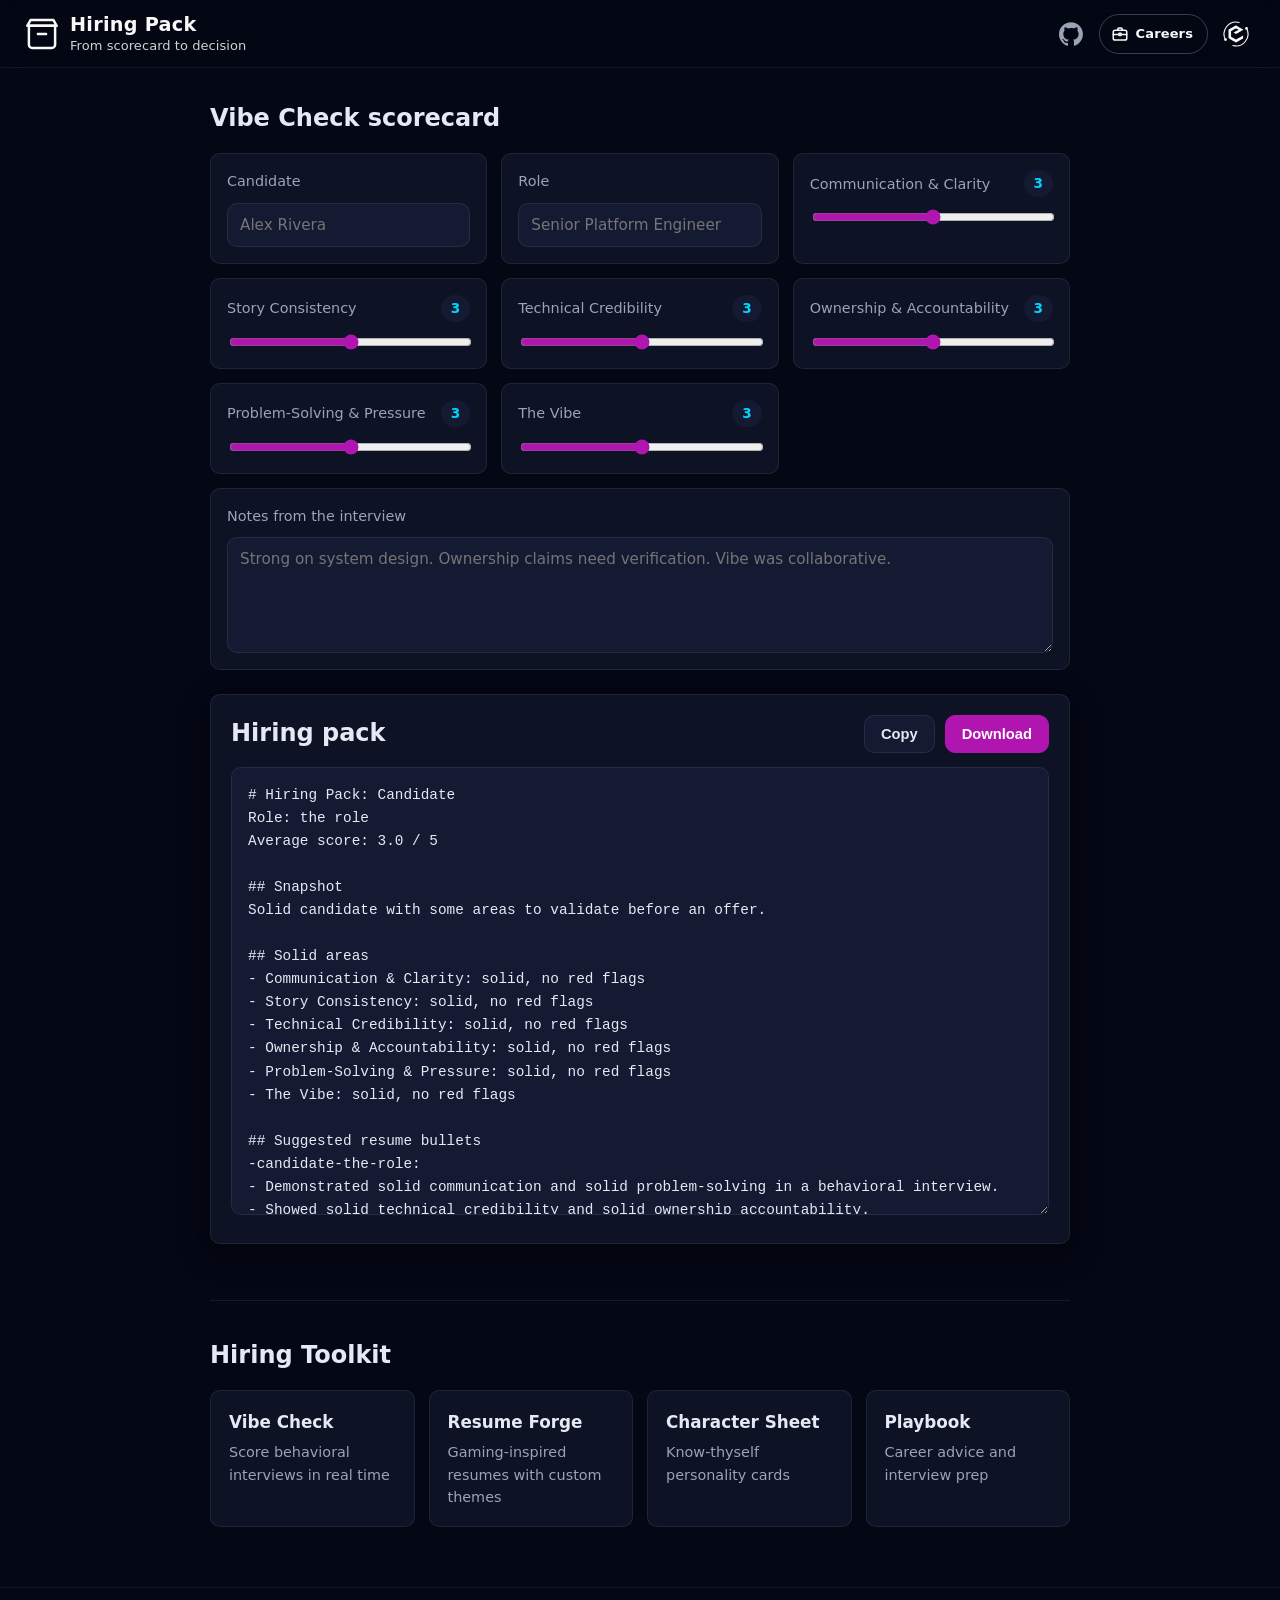
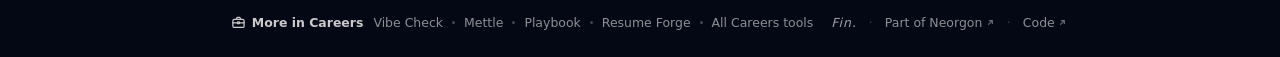
==== commit 59637529: "chore(kits): sync header and footer kits and stamp the category row Header Kit: a category chip from" ====
--- a/index.html
+++ b/index.html
@@ -55,6 +55,7 @@
   <link rel="stylesheet" href="css/neorgon-footer.css">
   <script defer src="js/neorgon-footer.js"></script>
   <meta name="neo-repo" content="https://github.com/energon-a-secas/hiring-pack-site">
+  <meta name="neo-category" content="careers">
 </head>
 <body>
   <header class="header-bar" data-header-mode="hub">
@@ -165,6 +166,18 @@
   </main>
 
   <footer class="neo-footer" data-footer-mode="minimal">
+    <!-- neo-fleet:more -->
+    <nav class="neo-more" aria-label="More in Careers" data-category="careers" data-label-en="Careers" data-label-es="Carrera">
+      <span class="neo-more__label" aria-hidden="true"><svg class="neo-more__icon" viewBox="0 0 24 24" width="16" height="16" fill="none" stroke="currentColor" stroke-width="2" stroke-linecap="round" stroke-linejoin="round" aria-hidden="true" focusable="false"><rect x="3" y="7" width="18" height="13" rx="2.5"/><path d="M9 7V5.5A1.5 1.5 0 0 1 10.5 4h3A1.5 1.5 0 0 1 15 5.5V7"/><path d="M3 12.5h7.5M13.5 12.5H21"/><rect x="10.5" y="11" width="3" height="3" rx=".8"/></svg><span class="neo-more__title">More in Careers</span></span>
+      <ul class="neo-more__list">
+        <li><a href="https://interviews.neorgon.com/">Vibe Check</a></li>
+        <li><a href="https://mettle.neorgon.com/">Mettle</a></li>
+        <li><a href="https://playbook.neorgon.com/">Playbook</a></li>
+        <li><a href="https://resume.neorgon.com/">Resume Forge</a></li>
+        <li><a class="neo-more__all" href="https://neorgon.com/careers/">All Careers tools</a></li>
+      </ul>
+    </nav>
+    <!-- /neo-fleet:more -->
   </footer>
 
   <script src="js/app.js"></script>
--- a/css/neorgon-header.css
+++ b/css/neorgon-header.css
@@ -0,0 +1,1225 @@
+/* ══════════════════════════════════════════════════════════════
+   Neorgon Header Kit: header.css
+   Canonical source: packages/neorgon-ui/header/
+   Vendored per site as css/neorgon-header.css; do not edit copies.
+   Live CDN: https://cdn.neorgon.org/v1.0.0/header/header.css
+   ══════════════════════════════════════════════════════════════ */
+
+:root {
+  /* Geometry */
+  --header-h: 68px;
+  --header-h-app: 56px;
+  --header-control-h: 40px; /* every header control (buttons, ⋯, palette, home) shares this height */
+  /* Logo height. A token, not a literal, so a site can make the mark carry more
+     weight without forking the kit. Default 36px = the historical value, so
+     nothing changes for a site that never sets it. The bar is 68px with no
+     vertical padding, so ~52px is the practical ceiling before the mark starts
+     to look wedged against the edges. */
+  --header-logo-h: 36px;
+  --header-logo-h-mobile: 28px;
+
+  /* Palette: themes override these (see themes.css) */
+  --header-bg-start: #B015B0;
+  --header-bg-mid: #3D0080;
+  --header-bg-end: #040714;
+  /* Kept here for anything that references the composed gradient, but the
+     authoritative copy is re-declared on .header-bar below; see the note
+     there before changing either. */
+  --header-bg: linear-gradient(in oklch 135deg, var(--header-bg-start) 0%, var(--header-bg-mid) 50%, var(--header-bg-end) 100%);
+  --header-glass: rgba(0, 9, 18, .35);
+  --header-text: #f9f9f9;
+  --header-text-dim: rgba(255, 255, 255, .72);
+  --header-border: rgba(255, 255, 255, .07);
+  --header-border-strong: rgba(255, 255, 255, .22);
+  --header-accent: #e879f9;
+  --header-menu-bg: #10142a;
+  --header-menu-hover: rgba(255, 255, 255, .08);
+
+  /* Focus ring: near-white with a whisper of the brand hue so it never
+     reads as a stray browser default. 5.77:1 (bright end) to 17.98:1
+     (dark end) against the bar, 16.54:1 on the menu. Themes may override. */
+  --header-focus: oklch(0.97 0.02 320);
+  --header-focus-w: 2px;
+
+  /* Icon sizing. Two tokens: a filled glyph reads heavier than a stroked
+     one in the same box, so the solid home icon is set smaller to match
+     optically. */
+  --header-icon: 22px;        /* stroked glyphs (palette) */
+  --header-icon-solid: 20px;  /* filled glyphs (home) */
+
+  /* ease-out-quart: fast start, long settle, no overshoot. */
+  --header-ease: cubic-bezier(.22, 1, .36, 1);
+  --header-ease-in: cubic-bezier(.55, 0, 1, .45);
+}
+
+/* Colour judgements about the DEFAULT gradient specifically. Scoped to
+   html:not([data-theme]) because themes.css sets these per theme at the
+   same specificity as :root, so a :root override here would silently
+   overwrite all five palettes. Every consumer below pairs them with a
+   var() fallback to the theme's own token. */
+html:not([data-theme]) {
+  /* --header-border-strong (.22) measures 1.91-1.95:1 on the bar, below
+     the 3:1 WCAG 1.4.11 needs for a control boundary. .42 gives 3.73-4.02:1. */
+  --header-control-border: rgba(255, 255, 255, .42);
+
+  /* --header-bg-end (#040714) is identical to the standard page
+     background, so a flat hairline measures 1.14:1 on the right half.
+     The bar's luminance swings 43x left-to-right, so the edge ramps too. */
+  --header-edge-from: rgba(255, 255, 255, .10);
+  --header-edge-to: rgba(255, 255, 255, .34);
+
+  /* .72 measures 4.14:1 at the start of the subtitle span, below AA.
+     Split from the icon colour, which only needs 3:1 as non-text. */
+  --header-text-dim: rgba(255, 255, 255, .82);
+  --header-icon-color: rgba(255, 255, 255, .78);
+}
+
+/* ── The sticky offset ───────────────────────────────────────────
+   --neo-sticky-top is how much of the viewport's top the header covers
+   right now. header.js keeps it exact (it measures the bar, and drops to 0
+   while auto-hide or the Keys Kit's H toggle has the bar away); these rules
+   are the value before it runs, and with JS off. Rails, scope strips and
+   scroll-margin-top read it instead of hardcoding 56px or 68px:
+
+     .rail { position: sticky; top: var(--neo-sticky-top, 0px); }
+     h2[id] { scroll-margin-top: calc(var(--neo-sticky-top, 0px) + 12px); }
+
+   The kit sets no scroll-padding of its own: many sites already offset
+   their anchors with scroll-margin-top, and the two add up. */
+:root { --neo-sticky-top: 0px; }
+:root:has(.header-bar) { --neo-sticky-top: var(--header-h); }
+:root:has(.header-bar[data-header-mode="app"]) { --neo-sticky-top: var(--header-h-app); }
+:root[data-chrome="off"]:has(.header-bar) { --neo-sticky-top: 0px; }
+
+/* ══════════════════════════════════════════════════════════════
+   SKINS: site-level identity, opt-in per site
+   ────────────────────────────────────────────────────────────
+   A skin replaces the default magenta gradient for ONE site whose
+   own palette clashes with it. Set it in the site's markup:
+
+     <header class="header-bar" data-header-mode="content"
+             data-header-skin="brass">
+
+   This is NOT the theme system. Precedence, by design:
+
+     visitor choice (?theme= / cookie)  >  season (CDN)  >  skin  >  kit default
+
+   A site that should sit out every season keeps its skin with
+   `<html lang="en" data-season="off">` (see season.css). That declines
+   the fleet's decoration only; a visitor's ?theme= still wins.
+
+   Named skins below are the reusable ones. For a one-off palette no
+   other site would share, use `data-header-skin="custom"` and declare
+   the tokens in the site's own CSS; contract at the end of this block.
+
+   Two cascade facts make that ordering work, and both are easy to
+   get wrong:
+
+   1. A declaration ON .header-bar beats a value INHERITED from
+      <html>, whatever the specificity. Visitor themes declare on
+      <html>, so every skin is scoped `html:not([data-theme])`:
+      the moment a visitor picks a theme, all skins stop matching.
+   2. Season rules in season.css carry a matching
+      `[data-header-skin]` selector one step more specific than the
+      skin rules below, so an armed season still flips skinned
+      sites. Do not raise the specificity here without raising it
+      there too, or skinned sites will silently sit out the season.
+
+   3. The Footer Kit's pieces (.neo-footer, and .neo-top and .neo-modal,
+      which it appends to <body>) and the Beacon link sit outside
+      .header-bar, so a skin declared only on the bar never reaches
+      their focus rings and borders (queue #156). Every skin rule
+      therefore names them too, behind `:has()` on <html>. That item is
+      wrapped in `:is()` because :is() forgives a selector it cannot
+      parse: a browser without :has() drops that one item, not the
+      whole rule and with it the header's own skin. `:where()` inside
+      :has() keeps it at (0,2,1), under an armed season's (0,3,2)
+      pieces rule in season.css. The footer and beacon resolve the
+      tokens on those pieces; see "Header-derived tokens" in footer.css.
+
+   Each skin also sets --header-focus, a near-white in its own hue, so
+   the header's focus rings and the Beacon's stop being the default's
+   pink on a skinned site.
+
+   Each skin re-tunes the edge ramp and control border for its own
+   surface; those defaults are calibrated to the magenta gradient
+   and are wrong on a black bar.
+   ══════════════════════════════════════════════════════════════ */
+
+/* ink: near-black neutral. The default choice for a site whose
+   palette the magenta gradient fights. */
+html:not([data-theme]) .header-bar[data-header-skin="ink"],
+:is(html:not([data-theme]):has(:where(.header-bar[data-header-skin="ink"])) :is(.neo-footer, .neo-top, .neo-modal, .neo-beacon-link)) {
+  --header-focus: oklch(0.97 0.01 255);
+  --header-bg-start: #14161c;
+  --header-bg-mid: #0b0d12;
+  --header-bg-end: #050609;
+  --header-glass: rgba(10, 12, 16, .55);
+  --header-accent: #cbd5e1;
+  --header-text: #f4f4f5;
+  --header-text-dim: rgba(255, 255, 255, .78);
+  --header-icon-color: rgba(255, 255, 255, .74);
+  --header-border: rgba(255, 255, 255, .09);
+  --header-border-strong: rgba(255, 255, 255, .24);
+  --header-control-border: rgba(255, 255, 255, .44);
+  --header-menu-bg: #14161c;
+  --header-menu-hover: rgba(255, 255, 255, .09);
+  /* A near-black bar sits close to the page in luminance at BOTH ends,
+     so the edge has to be brighter than the gradient's ramp. */
+  --header-edge-from: rgba(255, 255, 255, .26);
+  --header-edge-to: rgba(255, 255, 255, .26);
+}
+
+/* carbon: flat true black, no gradient. The most restrained option;
+   the hairline does all the separating. */
+html:not([data-theme]) .header-bar[data-header-skin="carbon"],
+:is(html:not([data-theme]):has(:where(.header-bar[data-header-skin="carbon"])) :is(.neo-footer, .neo-top, .neo-modal, .neo-beacon-link)) {
+  --header-focus: oklch(0.97 0 0);
+  --header-bg-start: #08080a;
+  --header-bg-mid: #08080a;
+  --header-bg-end: #08080a;
+  --header-glass: rgba(0, 0, 0, .6);
+  --header-accent: #e5e5e5;
+  --header-text: #fafafa;
+  --header-text-dim: rgba(255, 255, 255, .76);
+  --header-icon-color: rgba(255, 255, 255, .72);
+  --header-border: rgba(255, 255, 255, .12);
+  --header-border-strong: rgba(255, 255, 255, .26);
+  --header-control-border: rgba(255, 255, 255, .46);
+  --header-menu-bg: #101012;
+  --header-menu-hover: rgba(255, 255, 255, .1);
+  --header-edge-from: rgba(255, 255, 255, .3);
+  --header-edge-to: rgba(255, 255, 255, .3);
+}
+
+/* brass: warm dark, tuned to incident-runbook's #b8935f / #d8b280
+   accents and its #040714 page background. */
+html:not([data-theme]) .header-bar[data-header-skin="brass"],
+:is(html:not([data-theme]):has(:where(.header-bar[data-header-skin="brass"])) :is(.neo-footer, .neo-top, .neo-modal, .neo-beacon-link)) {
+  --header-focus: oklch(0.97 0.02 75);
+  --header-bg-start: #2a2114;
+  --header-bg-mid: #16120c;
+  --header-bg-end: #040714;
+  --header-glass: rgba(22, 18, 12, .5);
+  --header-accent: #d8b280;
+  --header-text: #f7f3ea;
+  --header-text-dim: rgba(247, 243, 234, .8);
+  --header-icon-color: rgba(216, 178, 128, .86);
+  --header-border: rgba(216, 178, 128, .2);
+  --header-border-strong: rgba(216, 178, 128, .38);
+  --header-control-border: rgba(216, 178, 128, .55);
+  --header-menu-bg: #17130d;
+  --header-menu-hover: rgba(216, 178, 128, .14);
+  --header-edge-from: rgba(216, 178, 128, .22);
+  --header-edge-to: rgba(216, 178, 128, .34);
+}
+
+/* slate: cool blue-grey. Neutral without going fully black. */
+html:not([data-theme]) .header-bar[data-header-skin="slate"],
+:is(html:not([data-theme]):has(:where(.header-bar[data-header-skin="slate"])) :is(.neo-footer, .neo-top, .neo-modal, .neo-beacon-link)) {
+  --header-focus: oklch(0.97 0.02 230);
+  --header-bg-start: #33415a;
+  --header-bg-mid: #1e293b;
+  --header-bg-end: #0b1120;
+  --header-glass: rgba(15, 23, 42, .5);
+  --header-accent: #7dd3fc;
+  --header-text: #f1f5f9;
+  --header-text-dim: rgba(241, 245, 249, .8);
+  --header-icon-color: rgba(226, 232, 240, .78);
+  --header-border: rgba(148, 163, 184, .2);
+  --header-border-strong: rgba(148, 163, 184, .36);
+  --header-control-border: rgba(203, 213, 225, .5);
+  --header-menu-bg: #16202f;
+  --header-menu-hover: rgba(148, 163, 184, .16);
+  --header-edge-from: rgba(148, 163, 184, .18);
+  --header-edge-to: rgba(148, 163, 184, .34);
+}
+
+/* aurora: deep teal into cyan. For data/monitoring surfaces. */
+html:not([data-theme]) .header-bar[data-header-skin="aurora"],
+:is(html:not([data-theme]):has(:where(.header-bar[data-header-skin="aurora"])) :is(.neo-footer, .neo-top, .neo-modal, .neo-beacon-link)) {
+  --header-focus: oklch(0.97 0.02 205);
+  --header-bg-start: #0e7490;
+  --header-bg-mid: #0a3d4d;
+  --header-bg-end: #040714;
+  --header-glass: rgba(8, 51, 68, .5);
+  --header-accent: #67e8f9;
+  --header-text: #ecfeff;
+  --header-text-dim: rgba(236, 254, 255, .82);
+  --header-icon-color: rgba(165, 243, 252, .82);
+  --header-border: rgba(103, 232, 249, .2);
+  --header-border-strong: rgba(103, 232, 249, .36);
+  --header-control-border: rgba(165, 243, 252, .5);
+  --header-menu-bg: #07222c;
+  --header-menu-hover: rgba(103, 232, 249, .14);
+  --header-edge-from: rgba(103, 232, 249, .2);
+  --header-edge-to: rgba(103, 232, 249, .32);
+}
+
+/* ember: warm amber into rust. For alert/ops surfaces that want
+   warmth without reading as the danger theme. */
+html:not([data-theme]) .header-bar[data-header-skin="ember"],
+:is(html:not([data-theme]):has(:where(.header-bar[data-header-skin="ember"])) :is(.neo-footer, .neo-top, .neo-modal, .neo-beacon-link)) {
+  --header-focus: oklch(0.97 0.02 85);
+  --header-bg-start: #9a3412;
+  --header-bg-mid: #4a1608;
+  --header-bg-end: #040714;
+  --header-glass: rgba(74, 22, 8, .5);
+  --header-accent: #fbbf24;
+  --header-text: #fff7ed;
+  --header-text-dim: rgba(255, 247, 237, .82);
+  --header-icon-color: rgba(253, 230, 138, .84);
+  --header-border: rgba(251, 191, 36, .2);
+  --header-border-strong: rgba(251, 191, 36, .36);
+  --header-control-border: rgba(253, 230, 138, .5);
+  --header-menu-bg: #23120a;
+  --header-menu-hover: rgba(251, 191, 36, .14);
+  --header-edge-from: rgba(251, 191, 36, .2);
+  --header-edge-to: rgba(251, 191, 36, .32);
+}
+
+/* jade: clinical emerald. Tuned to headpain-site's #059669 / #10b981
+   accents on its #040714 page. For calm medical/health surfaces where
+   both the magenta default and ember's warning-warmth read wrong. */
+html:not([data-theme]) .header-bar[data-header-skin="jade"],
+:is(html:not([data-theme]):has(:where(.header-bar[data-header-skin="jade"])) :is(.neo-footer, .neo-top, .neo-modal, .neo-beacon-link)) {
+  --header-focus: oklch(0.97 0.02 165);
+  --header-bg-start: #065f46;
+  --header-bg-mid: #043b2c;
+  --header-bg-end: #040714;
+  --header-glass: rgba(4, 59, 44, .5);
+  --header-accent: #6ee7b7;
+  --header-text: #ecfdf5;
+  --header-text-dim: rgba(236, 253, 245, .82);
+  --header-icon-color: rgba(167, 243, 208, .84);
+  --header-border: rgba(110, 231, 183, .2);
+  --header-border-strong: rgba(110, 231, 183, .36);
+  --header-control-border: rgba(167, 243, 208, .5);
+  --header-menu-bg: #08251c;
+  --header-menu-hover: rgba(110, 231, 183, .14);
+  --header-edge-from: rgba(110, 231, 183, .2);
+  --header-edge-to: rgba(110, 231, 183, .32);
+}
+
+/* The named skins compose their gradient in oklab, not oklch.
+   oklch carries a hue, and a stop with almost no chroma has a hue that is
+   "powerless": the browser borrows the neighbouring stop's hue instead,
+   from each side. brass's near-neutral mid (#16120c) took the brown hue on
+   its left and the navy hue on its right, so the bar changed colour in one
+   step along the 50% line: the brown-to-navy diagonal near x=700 on
+   Releve's and apps-site's headers. Measured on a 1440px bar: the largest
+   one-step change in OKLab a/b was 24.4 (x1000) in oklch and 1.8 in oklab;
+   every other skin measures 0.7 to 3.2 either way, and oklab lowers it for
+   aurora, ember and jade too. These skins are dark, low-chroma ramps with
+   no hue sweep to keep. The default gradient and the visitor themes stay
+   in oklch, where the sweep is the design.
+   Scope: (0,3,1), the skins' own weight. An armed season's skinned rule
+   re-asserts its oklch gradient at (0,4,2), so seasons look the same on a
+   skinned site as anywhere else. `custom` is left alone: the site chose
+   those stops under oklch. */
+html:not([data-theme]) .header-bar:is([data-header-skin="ink"], [data-header-skin="carbon"],
+  [data-header-skin="brass"], [data-header-skin="slate"], [data-header-skin="aurora"],
+  [data-header-skin="ember"], [data-header-skin="jade"]) {
+  --header-bg: linear-gradient(in oklab 135deg, var(--header-bg-start) 0%, var(--header-bg-mid) 50%, var(--header-bg-end) 100%);
+}
+
+/* ── custom: a site-authored skin ────────────────────────────────
+   For a one-off palette that no named skin fits and that no other
+   site would reuse. The kit deliberately ships NO tokens for this
+   value: the site supplies them, and the kit stays out of the way.
+
+     <header class="header-bar" data-header-skin="custom">
+
+   In the site's own css/style.css, copy this selector EXACTLY: the
+   scoping and the specificity are the whole contract:
+
+     html:not([data-theme]) .header-bar[data-header-skin="custom"],
+     html:not([data-theme]) :is(.neo-footer, .neo-top, .neo-modal, .neo-beacon-link) {
+       --header-focus: …;
+       --header-bg-start: …;  --header-bg-mid: …;  --header-bg-end: …;
+       --header-accent: …;    --header-text: …;    --header-text-dim: …;
+       --header-icon-color: …; --header-border: …; --header-border-strong: …;
+       --header-control-border: …; --header-menu-bg: …; --header-menu-hover: …;
+       --header-edge-from: …; --header-edge-to: …;
+     }
+
+   Why that exact selector, and nothing shorter:
+     · `html:not([data-theme])` makes the skin collapse the instant a
+       visitor picks a theme. Drop it and the site ignores ?theme=.
+     · `[data-header-skin="custom"]` puts it at (0,3,1), above the
+       kit default, below an armed season's (0,4,2) skin variant. A
+       bare `.header-bar { --header-bg-start: … }` is only (0,1,0)
+       and the kit's own defaults would beat it.
+     · The second line hands the same tokens to the Footer Kit's
+       pieces and the Beacon link, which sit outside the bar. Without
+       it the footer's focus rings stay the kit's magenta (queue #156).
+       It is (0,2,1), below an armed season's (0,3,2) pieces rule, so
+       a season still re-skins the footer. A site that only skins a
+       page with no footer can leave it out.
+   Set only the three gradient stops if that is all that clashes; the
+   bar re-composes --header-bg from them (see .header-bar below).
+   Only the three stops + accent are usually enough, but re-tune the
+   edge ramp too if the bar is much darker or lighter than the default
+   magenta, which those values are calibrated against. */
+
+/* ── Bar ─────────────────────────────────────────────────────── */
+.header-bar {
+  position: sticky;
+  top: 0;
+  z-index: var(--z-sticky-header, 200);
+  display: flex;
+  align-items: center;
+  gap: var(--space-3, 12px);
+  height: var(--header-h);
+  padding: 0 var(--space-6, 24px);
+  /* Re-composed HERE, not only at :root. A custom property's var()
+     references resolve on the element where that property is declared, so a
+     --header-bg built at :root bakes in :root's start/mid/end and ignores any
+     override made further down the tree. Declaring it on .header-bar means
+     skins (and any site override on the bar) only need to set the three
+     stops. Themes still work: they set the stops on <html>, which inherits
+     down to here before this resolves. */
+  --header-bg: linear-gradient(in oklch 135deg, var(--header-bg-start) 0%, var(--header-bg-mid) 50%, var(--header-bg-end) 100%);
+  background: var(--header-bg);
+  border-bottom: 1px solid var(--header-border);
+  color: var(--header-text);
+  --header-h-cur: var(--header-h);
+}
+
+/* Bottom edge as a ramp, not a flat hairline (see --header-edge-*).
+   Degrades to the theme's flat --header-border where unsupported or
+   where a theme defines no ramp of its own. */
+html:not([data-theme]) .header-bar {
+  border-image: linear-gradient(
+    to right,
+    var(--header-edge-from, rgba(255, 255, 255, .10)),
+    var(--header-edge-to, rgba(255, 255, 255, .34))
+  ) 1;
+}
+/* Hub is a floating glass plate, not a band welded to the page; the
+   ramp would read as a seam. */
+html:not([data-theme]) .header-bar[data-header-mode="hub"] {
+  border-image: none;
+  border-bottom-color: var(--header-border);
+}
+
+/* Mode: hub, transparent cozy glass, no gradient */
+.header-bar[data-header-mode="hub"] {
+  background: var(--header-glass);
+  backdrop-filter: blur(12px);
+  -webkit-backdrop-filter: blur(12px);
+}
+
+/* Mode: app, slim, auto-hides on scroll down (JS toggles .header-hidden) */
+.header-bar[data-header-mode="app"] {
+  height: var(--header-h-app);
+  --header-h-cur: var(--header-h-app);
+}
+
+/* Auto-hide. `app` mode has it by definition; every other mode opts in with
+   data-header-autohide="on" and keeps its own height and background. */
+.header-bar[data-header-mode="app"],
+.header-bar[data-header-autohide="on"] {
+  transition: transform .26s var(--header-ease, ease);
+}
+/* Leaving accelerates away; returning decelerates in. Same budget. */
+.header-bar[data-header-mode="app"].header-hidden,
+.header-bar[data-header-autohide="on"].header-hidden {
+  transform: translateY(-100%);
+  transition-duration: .2s;
+  transition-timing-function: var(--header-ease-in, ease);
+}
+/* Keyboard focus entering a hidden bar reveals it: focus must never sit
+   on an off-screen control (WCAG 2.4.7, and 2.2's 2.4.11). header.js
+   drops the class on focusin so the next scroll decision agrees with
+   what is painted; this rule covers the frame in between. */
+.header-bar.header-hidden:focus-within { transform: none; }
+
+/* ── Logo block ──────────────────────────────────────────────── */
+.header-logo {
+  display: flex;
+  align-items: center;
+  gap: 10px;
+  flex-shrink: 0;
+  min-width: 0;
+}
+.header-logo-img {
+  height: var(--header-logo-h, 36px);
+  width: auto;
+  flex-shrink: 0;
+  display: block;
+  transition: transform .28s var(--header-ease, ease);
+}
+/* The raster fallback still needs forcing white; the injected vector must not
+   be filtered, because it already inherits the header's own text colour and
+   inverting it would undo exactly the thing it was swapped in to fix. */
+img.header-logo-img { filter: brightness(0) invert(1); }
+svg.header-logo-mark { color: var(--header-text); fill: currentColor; width: auto; }
+/* A site that ships its own mark gets it as a mask over currentColor, so the
+   glyph follows the header's text colour exactly as the inline svg does. An
+   <img> could not: it paints its own pixels and ignores the cascade. */
+.header-logo-own {
+  /* Width tracks height rather than restating the token: .header-logo-img
+     already sets height, and it drops to --header-logo-h-mobile under 700px.
+     Pinning width to the desktop value gave a 36x28 box on a phone. */
+  aspect-ratio: 1;
+  width: auto;
+  /* Declared, not inherited. `background: currentColor` resolves against
+     whatever the ancestor set, and the logo is always inside an <a>: on a site
+     whose logo anchor carries no class, that ancestor is an unstyled link and
+     currentColor is the UA's #0000EE. The mark then paints link-blue, silently,
+     because nothing in the page is wrong enough to throw. Every fleet site
+     happens to wrap the logo in .header-title-link (which the kit gives
+     color: inherit), so this only surfaced when ops-console adopted the kit
+     with a bare <a>. Stating the colour here makes the mask independent of the
+     markup around it, which is the contract the rest of the kit already keeps. */
+  color: var(--header-text);
+  background: currentColor;
+  /* The image itself is set inline by header.js, derived from the manifest
+     link, because a fleet site is served at its domain root and a kit showcase
+     is not. Only the parts that do not vary live here. */
+  -webkit-mask-position: center; mask-position: center;
+  -webkit-mask-size: contain;    mask-size: contain;
+  -webkit-mask-repeat: no-repeat; mask-repeat: no-repeat;
+}
+.header-logo-img:hover,
+.header-title-link:hover .header-logo-img { transform: scale(1.06) rotate(-4deg); }
+
+/* min-height also fixes a target-size failure: at <=700px the subtitle is
+   hidden and this link collapses to 22px, under the 24px WCAG 2.5.8
+   minimum. The parent centres it, so it grows symmetrically, with no shift. */
+.header-title-link {
+  text-decoration: none;
+  color: inherit;
+  min-width: 0;
+  display: flex;
+  flex-direction: column;
+  justify-content: center;
+  min-height: var(--header-control-h);
+}
+/* Current contract: mark + name are ONE anchor to the site's own home
+   (the img rides inside .header-title-link with alt=""), so the link's
+   accessible name is the title text and the logo stops being a second,
+   differently-behaved link. Scoped with :has() so the retired two-anchor
+   markup keeps rendering unchanged wherever it still exists. */
+.header-title-link:has(> .header-logo-img, > picture) {
+  flex-direction: row;
+  align-items: center;
+  gap: 10px;
+}
+.header-title-wrap {
+  display: flex;
+  flex-direction: column;
+  justify-content: center;
+  min-width: 0;
+}
+/* The one visible cue that the name is a control: the title warms to the
+   accent on hover. Kept subtle; the cursor and the logo tilt do the rest. */
+.header-logo h1 { transition: color .2s var(--header-ease, ease); }
+.header-title-link:hover h1 { color: var(--header-accent); }
+/* rem, not em: a shared component must not rescale because a site set its
+   own body font-size. 1.2rem == 19.2px == today's rendered size.
+
+   `margin: 0` for the same reason, and it is load-bearing: the UA gives h1
+   `.67em 0`, which at this size is 12.86px above and below. The kit never
+   reset it, so the title block came out 67px inside app mode's fixed 56px
+   bar: the title rode high and the subtitle hung out of the header into the
+   page. It looked fine on most sites only because they link the CDN
+   `styles/base.css`, whose `*` reset zeroed it for us; the sites that don't
+   (headpain, autopilot, references-api in app mode) showed the real geometry. */
+.header-logo h1 {
+  margin: 0;
+  font-size: 1.2rem;
+  font-weight: 600;
+  line-height: 1.2;
+  letter-spacing: .015em;
+  color: var(--header-text);
+  white-space: nowrap;
+}
+/* All four sides declared, so a site that authors the subtitle as a <p>
+   rather than a <div> does not reintroduce the same UA margin. */
+.header-subtitle {
+  font-size: .8125rem;
+  line-height: 1.25;
+  color: var(--header-text-dim);
+  font-weight: 500;
+  margin: 2px 0 0;
+  letter-spacing: .005em;
+  white-space: nowrap;
+}
+
+/* Epigraph: the animating half of a bilingual subtitle. The glyph churn is
+   decoration, so it is aria-hidden and .neo-epi-sr carries the real sentence
+   for assistive tech. Both live inside .header-subtitle, which keeps the
+   existing nowrap and mobile-hide behaviour unchanged. */
+.neo-epi { font-variant-ligatures: none; }
+.neo-epi-sr {
+  position: absolute;
+  width: 1px; height: 1px;
+  margin: -1px; padding: 0; border: 0;
+  overflow: hidden;
+  clip-path: inset(50%);
+  white-space: nowrap;
+}
+
+/* ── Right cluster: actions + theme toggle + home ────────────── */
+.header-right {
+  margin-left: auto;
+  display: flex;
+  align-items: center;
+  gap: var(--space-2, 8px);
+  min-width: 0;
+}
+
+.header-actions {
+  display: flex;
+  align-items: center;
+  gap: var(--space-2, 8px);
+  position: relative; /* overflow .header-menu anchors here */
+  min-width: 0;
+}
+.header-actions .btn,
+.header-actions .nav-link {
+  white-space: nowrap;
+  flex-shrink: 0;
+}
+/* Uniform control row: direct action children match the icon buttons'
+   height so Share / ⋯ / palette / home read as one correlative strip.
+   (Direct-child only: items moved into the ⋯ menu keep menu styling.) */
+.header-actions > .btn,
+.header-actions > .nav-link,
+.header-actions > button,
+.header-actions > a {
+  height: var(--header-control-h);
+  min-height: 0; /* neutralize site-level control minimums (e.g. --control-height) */
+  box-sizing: border-box;
+  display: inline-flex;
+  align-items: center;
+}
+
+/* Same guarantee one level down, for the kit's own grouping idiom.
+   header.js already knows .header-btn-group as a unit that travels into the ⋯
+   menu whole; the geometry rule above did not, so a grouped button kept its
+   own height and the row went ragged: pathfinder shipped 37px Fit/Clear
+   buttons flanked by 40px icon controls. Scoped to a group still sitting in
+   the bar: once the ⋯ menu adopts it the selector stops matching and menu
+   styling takes over, which is the same boundary the direct-child rule draws.
+   Deliberately NOT `> div > *`: battlecard's .bc-menu-wrap holds dropdown
+   items that are not bar controls and must not be stretched to 40px. */
+.header-actions > .header-btn-group > .btn,
+.header-actions > .header-btn-group > .nav-link,
+.header-actions > .header-btn-group > button,
+.header-actions > .header-btn-group > a {
+  height: var(--header-control-h);
+  min-height: 0;
+  box-sizing: border-box;
+  display: inline-flex;
+  align-items: center;
+}
+
+/* Appearance fallback for action buttons.
+   The kit enforces geometry on .header-actions children but never styled
+   them, so a site that uses the canonical .btn / .nav-link classes without
+   defining them renders a raw browser button inside the header
+   (incident-runbook hit exactly this). Wrapped in :where() so the whole
+   rule has ZERO specificity: every site's own .btn/.nav-link styling
+   still wins, and this only shows through where nothing else applies. */
+:where(.header-actions) > :where(.btn, .nav-link, button, a) {
+  padding: 0 12px;
+  border: 1px solid var(--header-border-strong);
+  border-radius: 6px;
+  background: transparent;
+  color: var(--header-text);
+  font: inherit;
+  font-size: .875rem;
+  font-weight: 500;
+  line-height: 1;
+  text-decoration: none;
+  cursor: pointer;
+  transition: background .2s var(--header-ease, ease),
+              border-color .2s var(--header-ease, ease);
+}
+:where(.header-actions) > :where(.btn, .nav-link, button, a):hover {
+  background: var(--header-menu-hover);
+  border-color: var(--header-control-border, var(--header-border-strong));
+}
+
+/* An icon-only control has no label to pad around, and the fallback above
+   assumes there is one. Its 12px side padding lands inside a border-box
+   control the site already sized square, leaving 40 - 24 - 2 = 14px of
+   content, and an SVG is a flex item that will shrink into it. neorgon-site's
+   GitHub mark rendered 14x26 and hiring-pack's 10x24 before this rule.
+
+   Specificity note, because it is not what the :where() wrapper suggests:
+   :has() is NOT zero-specificity: it takes the specificity of its most
+   specific argument, so `svg:only-child` puts this selector at (0,1,1), the
+   same weight as the `.header-actions > a` geometry rule above and ABOVE a
+   site's single-class `.header-link { width: 36px }`. That is deliberate and
+   matches the contract: the uniform control row is kit-owned, and a site that
+   truly needs different geometry sets --header-control-h rather than
+   restyling the control. hiring-pack declared 36px and now renders 40px. */
+:where(.header-actions) > :where(.btn, .nav-link, button, a):has(> svg:only-child) {
+  padding: 0;
+  width: var(--header-control-h);
+  justify-content: center;
+}
+
+/* …and the fallback's border does not belong on one either. .header-home is
+   an unboxed glyph, so a site that styles neither ends up with a boxed icon
+   sitting next to an unboxed one in the same row (hiring-pack shipped exactly
+   that pair). Geometry above is kit-owned at (0,1,1); appearance is not: the
+   extra :where() flattens this to zero specificity, so pathfinder and
+   cartograph, whose icon buttons are deliberately boxed to match the text
+   buttons beside them, keep their border on a single class. */
+:where(.header-actions > :where(.btn, .nav-link, button, a):has(> svg:only-child)),
+:where(.header-actions > :where(.btn, .nav-link, button, a):has(> svg:only-child)):hover {
+  border-color: transparent;
+}
+
+/* Belt and braces for the same failure: whatever padding a site declares, an
+   icon inside a header control is never the thing that gives way. Carries real
+   specificity on purpose: a squeezed icon is always a bug, never a choice. */
+.header-actions > .btn > svg,
+.header-actions > .nav-link > svg,
+.header-actions > button > svg,
+.header-actions > a > svg {
+  flex: none;
+}
+
+/* ── Theme toggle ────────────────────────────────────────────── */
+.header-theme { position: relative; display: flex; }
+.header-theme-toggle {
+  display: inline-flex;
+  align-items: center;
+  justify-content: center;
+  width: var(--header-control-h);
+  height: var(--header-control-h);
+  padding: 0;
+  border: 1px solid var(--header-control-border, var(--header-border-strong));
+  border-radius: 6px;
+  background: transparent;
+  color: var(--header-icon-color, var(--header-text-dim));
+  cursor: pointer;
+  transition: color .2s, border-color .2s, background .2s;
+}
+.header-theme-toggle:hover,
+.header-theme-toggle[aria-expanded="true"] {
+  color: var(--header-text);
+  border-color: var(--header-border-strong);
+  background: var(--header-menu-hover);
+}
+.header-theme-toggle svg {
+  width: var(--header-icon, 22px);
+  height: var(--header-icon, 22px);
+  display: block;
+}
+[data-theme]:not([data-theme=""]) .header-theme-toggle { color: var(--header-accent); }
+
+/* ── Home icon ───────────────────────────────────────────────── */
+.header-home {
+  display: flex;
+  align-items: center;
+  justify-content: center;
+  width: var(--header-control-h);
+  height: var(--header-control-h);
+  box-sizing: border-box;
+  padding: 0;
+  border-radius: 6px;
+  /* Full strength, not --header-icon-color. The dim was meant as hierarchy and
+     did not read as one: .header-source carries no colour rule at all, so it
+     inherits the header's own #f9f9f9, and the home control sitting beside it
+     at 78% looked like a misconfiguration rather than a decision. The other
+     user of that token is the bordered theme toggle, which has a border to
+     carry its own weight; this one does not. */
+  color: var(--header-text);
+  text-decoration: none;
+  flex-shrink: 0;
+  transition: color .18s var(--header-ease, ease),
+              background .18s var(--header-ease, ease);
+}
+/* --header-accent is the pink on the default palette and the skin's own accent
+   everywhere else, so the highlight stays on-brand without hardcoding magenta
+   into a control that ships to seven skins. */
+.header-home:hover,
+.header-home:focus-visible { color: var(--header-accent); background: var(--header-menu-hover); }
+.header-home svg {
+  width: var(--header-icon-solid, 20px);
+  height: var(--header-icon-solid, 20px);
+  display: block;
+}
+
+/* ── Hub glyph: the Energon mark at the centre of a galaxy ───────
+   .header-home is the one header link to neorgon.com, tooltip
+   "neorgon.com". The page stamps a placeholder SVG (markup contract
+   in the README) and upgradeHome() replaces it on init with the mark
+   at scale(0.72) inside a <g class="nh-orbit"> of two arcs and two
+   dots. Idle the whole thing is still; on hover or keyboard focus the
+   orbit group turns as one rigid body while the mark stays upright,
+   because a rotating letterform is unreadable.
+   Stroked glyph, so it sizes with --header-icon, not the solid token. */
+.header-home svg.nh-hub-icon {
+  /* Deliberately larger than --header-icon: the galaxy's arms occupy the outer
+     ring, so at 22px the MARK fell to 14px against 18px for the neighbouring
+     control. 26px puts it back at 18px, measured, while the arms still land
+     inside the 40px box. */
+  width: var(--header-hub-icon, 26px);
+  height: var(--header-hub-icon, 26px);
+}
+.header-home .nh-orbit {
+  transform-origin: 12px 12px; /* viewBox centre, for the legacy planet markup */
+}
+.header-home:hover .nh-orbit,
+.header-home:focus-visible .nh-orbit {
+  animation: nh-orbit-lap 1.4s linear infinite;
+}
+@keyframes nh-orbit-lap { to { transform: rotate(360deg); } }
+
+/* The galaxy turns as one rigid body on hover, so a plain rotate does it.
+   This replaced an offset-path satellite on an inclined ellipse: that needed a
+   front/back pair kept in sync and a semi-major axis capped so the dot did not
+   clip the viewBox, and none of it is needed once the arms sit outside the
+   mark instead of crossing it. */
+
+/* ── Overflow toggle (⋯), injected by header.js ─────────────── */
+.header-overflow { position: relative; display: flex; }
+.header-overflow[hidden] { display: none; }
+.header-overflow-toggle {
+  display: inline-flex;
+  align-items: center;
+  justify-content: center;
+  min-width: var(--header-control-h);
+  height: var(--header-control-h);
+  box-sizing: border-box;
+  padding: 0 10px;
+  border: 1px solid var(--header-control-border, var(--header-border-strong));
+  border-radius: 6px;
+  background: transparent;
+  color: var(--header-text);
+  font-size: 1rem;
+  font-weight: 700;
+  letter-spacing: 1px;
+  cursor: pointer;
+  transition: background .2s;
+}
+.header-overflow-toggle:hover,
+.header-overflow-toggle[aria-expanded="true"] { background: var(--header-menu-hover); }
+
+/* Shared press feedback: these three controls are kit-owned, so the kit
+   owns their states (sites style their own .btn). */
+.header-overflow-toggle:active,
+.header-theme-toggle:active,
+.header-home:active {
+  background: var(--header-menu-hover);
+  transform: translateY(.5px);
+}
+
+/* ── Dropdown menu (overflow + theme + Export▾ groups) ─────────
+   Rules: parent gets position:relative; one open at a time; Esc /
+   outside click closes; arrow keys navigate (all handled by header.js) */
+.header-menu {
+  position: absolute;
+  /* Anchored to the BAR's bottom edge, not the button's. A 40px control
+     centred in a 68px bar put the old panel 10.5px inside the bar. */
+  top: calc(100% + (var(--header-h-cur, 68px) - var(--header-control-h)) / 2 + 8px);
+  right: 0;
+  min-width: 180px;
+  max-height: min(60vh, 320px);
+  overflow-y: auto;
+  margin: 0;
+  padding: 6px;
+  list-style: none;
+  background: var(--header-menu-bg);
+  border: 1px solid var(--header-border-strong);
+  border-radius: 12px;
+  /* Contact / mid / ambient + inner top highlight, so the panel lands
+     instead of floating. */
+  box-shadow:
+    0 1px 2px rgba(0, 0, 0, .45),
+    0 8px 16px -6px rgba(0, 0, 0, .5),
+    0 24px 48px -16px rgba(0, 0, 0, .65),
+    inset 0 1px 0 rgba(255, 255, 255, .06);
+  transform-origin: top right;
+  display: none;
+  z-index: 1;
+}
+.header-menu.open {
+  display: block;
+  animation: neo-menu-in .14s var(--header-ease, ease) both;
+}
+@keyframes neo-menu-in {
+  from { opacity: 0; transform: translateY(-6px) scale(.98); }
+  to   { opacity: 1; transform: none; }
+}
+
+.header-menu .btn,
+.header-menu .nav-link,
+.header-menu button,
+.header-menu a {
+  display: flex;
+  align-items: center;
+  /* text-align does nothing to a flex item; without this the site's own
+     .btn { justify-content: center } wins and every row centres itself. */
+  justify-content: flex-start;
+  gap: 10px;
+  width: 100%;
+  min-height: 44px;
+  padding: 0 12px;
+  border: none;
+  border-radius: 8px;
+  background: none;
+  color: var(--header-text);
+  font: inherit;
+  font-size: .875rem;
+  font-weight: 500;
+  text-align: left;
+  text-decoration: none;
+  white-space: nowrap;
+  cursor: pointer;
+}
+.header-menu .btn:hover,
+.header-menu .nav-link:hover,
+.header-menu button:hover,
+.header-menu a:hover {
+  background: var(--header-menu-hover);
+}
+
+/* ── Focus visibility ─────────────────────────────────────────
+   Every focusable header control gets a real ring. outline costs no
+   layout and creates no stacking context, so app-mode transform is
+   unaffected. Longhand lists (no :is()) for universal support. */
+.header-logo a:focus-visible,
+.header-title-link:focus-visible,
+.header-actions > a:focus-visible,
+.header-actions > button:focus-visible,
+.header-actions > .btn:focus-visible,
+.header-actions > .nav-link:focus-visible,
+.header-overflow-toggle:focus-visible,
+.header-theme-toggle:focus-visible,
+.header-home:focus-visible {
+  outline: var(--header-focus-w) solid var(--header-focus);
+  outline-offset: 2px;
+}
+/* Drawn inside the item so it never collides with the menu's padding or
+   scroll edge. Covers menuitemradio/checkbox, which the old rule missed. */
+.header-menu .btn:focus-visible,
+.header-menu .nav-link:focus-visible,
+.header-menu button:focus-visible,
+.header-menu a:focus-visible,
+.header-menu [role="menuitem"]:focus-visible,
+.header-menu [role="menuitemradio"]:focus-visible,
+.header-menu [role="menuitemcheckbox"]:focus-visible {
+  outline: var(--header-focus-w) solid var(--header-focus);
+  outline-offset: -2px;
+  background: var(--header-menu-hover);
+}
+.header-menu .badge,
+.header-menu [data-badge] { margin-left: auto; }
+
+/* Grouped controls (.header-btn-group divs / navs) moved into the ⋯ menu
+   render as stacked rows; group chrome (borders, padding, flex) is stripped. */
+.header-menu > div,
+.header-menu > nav {
+  display: block;
+  border: none;
+  margin: 0;
+  padding: 0;
+}
+.header-menu > div + div,
+.header-menu > nav + nav {
+  border-top: 1px solid var(--header-border);
+  margin-top: 4px;
+  padding-top: 4px;
+}
+.header-menu > div button,
+.header-menu > div a,
+.header-menu > nav button,
+.header-menu > nav a {
+  width: 100%;
+  margin: 0;
+}
+
+/* Theme menu specifics */
+.header-theme-menu .theme-swatch {
+  width: 14px;
+  height: 14px;
+  border-radius: 50%;
+  flex-shrink: 0;
+  border: 1px solid rgba(255, 255, 255, .25);
+}
+.header-theme-menu [aria-checked="true"]::after {
+  content: "✓";
+  margin-left: auto;
+  color: var(--header-accent);
+}
+
+/* ── Category chip and panel (built by header.js from
+   <meta name="neo-category">) ──────────────────────────────────
+   Bar tokens only: the chip follows the skin, an armed season and the
+   visitor's theme like every other control, and names its category by
+   icon and label, never by a category colour. The panel hangs inside
+   .header-bar, so it inherits the same tokens and needs no skin hand-off.
+
+   The wrapper is display: contents: no flex item, no extra gap. The panel
+   is positioned against the bar; header.js measures --neo-cat-right so its
+   right edge meets the chip's. */
+.header-category { display: contents; }
+.header-category__icon { width: 18px; height: 18px; flex: none; display: block; }
+.header-category__chev { width: 14px; height: 14px; flex: none; display: block; }
+
+.header-category__chip {
+  display: inline-flex;
+  align-items: center;
+  gap: 7px;
+  flex-shrink: 0;
+  height: var(--header-control-h);
+  box-sizing: border-box;
+  margin: 0;
+  padding: 0 14px 0 11px;
+  border: 1px solid var(--header-border-strong);
+  border-radius: 999px;
+  background: transparent;
+  color: var(--header-text);
+  font: inherit;
+  font-size: .8125rem;
+  font-weight: 600;
+  line-height: 1;
+  letter-spacing: .01em;
+  white-space: nowrap;
+  cursor: pointer;
+  transition: background .2s var(--header-ease, ease),
+              border-color .2s var(--header-ease, ease);
+}
+.header-category__chip:hover,
+.header-category__chip[aria-expanded="true"] {
+  background: var(--header-menu-hover);
+  border-color: var(--header-control-border, var(--header-border-strong));
+}
+.header-category__chip:focus-visible {
+  outline: var(--header-focus-w) solid var(--header-focus);
+  outline-offset: 2px;
+}
+/* Icon only: a phone with no ⋯ menu, or a desktop bar too narrow for the
+   label. Unboxed, like every other icon-only control in the bar; the label
+   stays in the accessible name. */
+.header-bar[data-neo-category="icon"] .header-category__chip {
+  width: var(--header-control-h);
+  padding: 0;
+  justify-content: center;
+  border-color: transparent;
+  border-radius: 6px;
+}
+.header-bar[data-neo-category="icon"] .header-category__chip .header-category__icon {
+  width: var(--header-icon, 22px);
+  height: var(--header-icon, 22px);
+}
+.header-bar[data-neo-category="icon"] .header-category__label {
+  position: absolute;
+  width: 1px; height: 1px;
+  margin: -1px; padding: 0; border: 0;
+  overflow: hidden;
+  clip-path: inset(50%);
+  white-space: nowrap;
+}
+/* menu: the chip is the ⋯ menu's first row; none: no room even for an
+   icon (a title too long for the bar), so the footer row carries it. */
+.header-bar:is([data-neo-category="menu"], [data-neo-category="none"]) .header-category__chip { display: none; }
+
+.header-menu.header-category__menu {
+  top: calc(100% + 8px);
+  right: var(--neo-cat-right, var(--space-6, 24px));
+  width: 320px;
+  min-width: 0;
+  max-width: calc(100vw - 16px);
+  max-height: min(calc(100vh - var(--header-h-cur, 68px) - 24px), 640px);
+  max-height: min(calc(100dvh - var(--header-h-cur, 68px) - 24px), 640px);
+  padding: 8px;
+}
+/* Sections: siblings, the jump, the twelve, home. */
+.header-menu.header-category__menu > * + * {
+  border-top: 1px solid var(--header-border);
+  margin-top: 6px;
+  padding-top: 6px;
+}
+.header-menu.header-category__menu a,
+.header-menu.header-category__menu button { min-height: 36px; }
+.header-category__title {
+  margin: 6px 12px 4px;
+  font-size: max(12px, .75rem);
+  font-weight: 600;
+  line-height: 1.3;
+  letter-spacing: .08em;
+  text-transform: uppercase;
+  color: var(--header-text-dim);
+}
+.header-category__menu a span { overflow: hidden; text-overflow: ellipsis; }
+.header-menu .header-category__all { color: var(--header-accent); }
+.header-category__jump kbd {
+  margin-left: auto;
+  display: inline-flex;
+  align-items: center;
+  justify-content: center;
+  min-width: 22px;
+  height: 22px;
+  box-sizing: border-box;
+  padding: 0 6px;
+  border: 1px solid var(--header-border-strong);
+  border-bottom-width: 2px;
+  border-radius: 5px;
+  font: 600 max(12px, .75rem)/1 ui-monospace, SFMono-Regular, Menlo, monospace;
+  color: var(--header-text);
+}
+.header-category__grid {
+  display: grid;
+  grid-template-columns: repeat(2, minmax(0, 1fr));
+  gap: 2px;
+}
+.header-menu .header-category__grid a { padding: 0 10px; }
+/* The current category: a filled row with a rule on its leading edge, and
+   aria-current; never colour alone. */
+.header-menu .header-category__grid a[aria-current="true"] {
+  background: var(--header-menu-hover);
+  box-shadow: inset 2px 0 0 var(--header-accent);
+  font-weight: 650;
+}
+
+/* The phone row in the ⋯ menu that opens the same panel. */
+.header-menu .header-category-row { font-weight: 600; }
+.header-menu .header-category-row .header-category__chev { margin-left: auto; width: 16px; height: 16px; }
+.header-overflow-menu > .header-category-row {
+  margin-bottom: 4px;
+  border-bottom: 1px solid var(--header-border);
+  border-radius: 8px 8px 0 0;
+}
+
+@media (pointer: coarse) {
+  .header-menu.header-category__menu a,
+  .header-menu.header-category__menu button { min-height: 44px; }
+  /* Touch: no keycap to press. */
+  .header-category__jump kbd { display: none; }
+}
+
+/* ── Fit (header.js) ────────────────────────────────────────────
+   measure: a moment's state while header.js asks whether the bar needs
+     more width than it has; nothing may shrink, so a squeezed row cannot
+     pass for a row that fits.
+   fit: set once the kit has arranged the bar. The right cluster keeps its
+     size, so a control can never slide under the home icon.
+   tight: nothing is left to move into ⋯ and it still does not fit; the
+     title gives way with an ellipsis instead of a control. */
+.header-bar[data-neo-measure] .header-logo,
+.header-bar[data-neo-measure] .header-right,
+.header-bar[data-neo-measure] .header-right > *,
+.header-bar[data-neo-measure] .header-actions > * { flex-shrink: 0 !important; }
+/* A scroll strip (overflow-x: auto, a row of tabs) is measured at its floor
+   and then shrinks into what is left, scrolling the rest. header.js sets
+   --neo-scroll-floor (its content width, at most 112px). */
+.header-bar[data-neo-measure] .header-actions > [data-neo-scroll] {
+  flex: 0 0 var(--neo-scroll-floor, 112px) !important;
+  width: var(--neo-scroll-floor, 112px) !important;
+  min-width: 0 !important;
+}
+.header-bar[data-neo-fit] .header-actions > [data-neo-scroll] { flex-shrink: 1; min-width: var(--neo-scroll-floor, 112px); }
+.header-bar[data-neo-fit]:not([data-neo-scroller]) .header-right { flex-shrink: 0; }
+/* A control a site positioned out of the row (absolute or fixed) is put
+   back in it, so it cannot sit on top of another one; header.js warns. */
+.header-actions > [data-neo-flow],
+.header-overflow-menu > [data-neo-flow] { position: static !important; transform: none !important; }
+.header-bar[data-neo-tight] .header-logo { flex-shrink: 1; min-width: 0; }
+.header-bar[data-neo-tight] .header-logo > *,
+.header-bar[data-neo-tight] .header-title-link,
+.header-bar[data-neo-tight] .header-title-wrap { min-width: 0; }
+.header-bar[data-neo-tight] .header-logo h1,
+.header-bar[data-neo-tight] .header-subtitle { overflow: hidden; text-overflow: ellipsis; }
+
+/* ── One positioning line ───────────────────────────────────────
+   A page whose masthead carries the line (.neo-masthead__line) does not
+   say it again in the bar (design-pass AP7). */
+body:has(.neo-masthead__line) .header-subtitle { display: none; }
+
+/* ── Mobile (≤700px): shrink, hide subtitle, JS moves non-kept
+   action buttons into the ⋯ overflow menu ────────────────────── */
+@media (max-width: 700px) {
+  :root {
+    --header-control-h: 36px;
+    --header-icon: 20px;
+    --header-icon-solid: 18px;
+  }
+  .header-bar { padding: 0 var(--space-4, 16px); gap: var(--space-2, 8px); }
+  .header-subtitle { display: none; }
+  /* Shown again only where header.js found room for the whole line beside
+     the controls (data-neo-sub); it never takes a control's place or the
+     bar's height. The ellipsis is a guard for a line that grows after the
+     measure (an epigraph mid-churn), not the plan. */
+  .header-bar[data-neo-sub] .header-subtitle {
+    display: block;
+    margin-top: 1px;
+    font-size: max(12px, .75rem);
+    overflow: hidden;
+    text-overflow: ellipsis;
+  }
+  .header-logo h1 { font-size: 1rem; }
+  .header-logo-img { height: var(--header-logo-h-mobile, 28px); }
+  .header-right { gap: 6px; }
+  /* A 180px panel pinned to the right of a 375px viewport wastes width. */
+  .header-menu {
+    min-width: min(260px, calc(100vw - 32px));
+    max-width: calc(100vw - 32px);
+  }
+  /* The category panel is a sheet across the bar on a phone, whichever
+     control opened it (the ⋯ menu's row, or the icon in the bar). */
+  .header-menu.header-category__menu {
+    top: calc(100% + 6px);
+    left: 8px;
+    right: 8px;
+    width: auto;
+    max-width: none;
+    transform-origin: top center;
+  }
+}
+
+/* ── Reduced motion ──────────────────────────────────────────── */
+@media (prefers-reduced-motion: reduce) {
+  .header-bar[data-header-mode="app"],
+  .header-bar[data-header-mode="app"].header-hidden,
+  .header-bar[data-header-autohide="on"],
+  .header-bar[data-header-autohide="on"].header-hidden { transition: none; }
+  .header-logo-img { transition: none; }
+  .header-logo-img:hover,
+  .header-title-link:hover .header-logo-img { transform: none; }
+  .header-home:hover .nh-orbit,
+  .header-home:focus-visible .nh-orbit { animation: none; }
+  .header-menu.open { animation: none; }
+  .header-overflow-toggle:active,
+  .header-theme-toggle:active,
+  .header-home:active { transform: none; }
+}
+
+/* ── Forced colors (Windows High Contrast) ────────────────────
+   The bar's hierarchy is carried entirely by translucent whites, which
+   all collapse to one system colour. Give the structural edges system
+   tokens so the header doesn't become one undifferentiated block. */
+@media (forced-colors: active) {
+  .header-bar {
+    border-image: none;
+    border-bottom: 1px solid CanvasText;
+  }
+  .header-overflow-toggle,
+  .header-theme-toggle,
+  .header-category__chip { border-color: ButtonBorder; }
+  .header-menu { border: 1px solid CanvasText; }
+  /* box-shadow is dropped in forced colours, so the current category
+     keeps an outline instead. */
+  .header-menu .header-category__grid a[aria-current="true"] { outline: 2px solid Highlight; outline-offset: -2px; }
+  .header-category__chip:focus-visible,
+  .header-logo a:focus-visible,
+  .header-title-link:focus-visible,
+  .header-actions > a:focus-visible,
+  .header-actions > button:focus-visible,
+  .header-actions > .btn:focus-visible,
+  .header-actions > .nav-link:focus-visible,
+  .header-overflow-toggle:focus-visible,
+  .header-theme-toggle:focus-visible,
+  .header-home:focus-visible,
+  .header-menu button:focus-visible,
+  .header-menu a:focus-visible { outline-color: Highlight; }
+}
--- a/css/neorgon-footer.css
+++ b/css/neorgon-footer.css
@@ -1,12 +1,12 @@
 /* ══════════════════════════════════════════════════════════════
-   Neorgon Footer Kit — footer.css
+   Neorgon Footer Kit: footer.css
    Canonical source: packages/neorgon-ui/footer/
-   Vendored per site as css/neorgon-footer.css — do not edit copies.
+   Vendored per site as css/neorgon-footer.css. Do not edit copies.
    Live CDN: https://cdn.neorgon.org/v1.0.0/footer/footer.css
    ══════════════════════════════════════════════════════════════ */
 
 :root {
-  /* Geometry — minimal mode is sized to match the one-line .info-footer
+  /* Geometry: minimal mode is sized to match the one-line .info-footer
      it replaces (~70px total). Raise --footer-pad-block per site only if
      that site genuinely wants a heavier footer. */
   --footer-pad-block: 24px;
@@ -16,7 +16,7 @@
   --footer-control-h: 32px;
   /* One line of footer copy, and the WCAG 2.5.8 minimum a bar target has to
      reach. They are tokens because the bar compensates its target boxes
-     against the line height exactly — see .neo-footer-bar a below — and a
+     against the line height exactly (see .neo-footer-bar a below), and a
      hand-edited `line-height: 1.7` would silently put that compensation out. */
   --footer-line: 1.7;
   --footer-target: 24px;
@@ -134,7 +134,7 @@
 .neo-footer-note { margin: 0; }
 .neo-footer-note + .neo-footer-note { margin-top: 6px; }
 
-/* Links — .neo-footer a is styled broadly so retrofitted markup that
+/* Links: .neo-footer a is styled broadly so retrofitted markup that
    still uses .footer-link inherits the right treatment for free. */
 .neo-footer a {
   color: var(--footer-text);
@@ -156,7 +156,13 @@
   max-width: var(--footer-max-w);
   margin: 0 auto;
 }
-.neo-footer-inner + .neo-footer-bar { margin-top: 14px; }
+/* A row between the copy and the bar must not cost the bar its gap: an
+   adjacent-sibling rule alone stops matching the moment anything sits
+   between them (an app-mode phone footer lost 14px that way while the row
+   was placed there). Declared before the modes, which reset it at equal
+   specificity. */
+.neo-footer-inner + .neo-footer-bar,
+.neo-footer-inner + .neo-more + .neo-footer-bar { margin-top: 14px; }
 
 /* Right-hand cluster in content mode (© stays left) */
 .neo-footer-bar-group {
@@ -166,22 +172,26 @@
   gap: 6px 12px;
 }
 
-/* Target size — WCAG 2.5.8 (Minimum, 24x24). Bar links are standalone
+/* Target size: WCAG 2.5.8 (Minimum, 24x24). Bar links are standalone
    controls in a row, not links inside a sentence, so the inline exception
    does not cover them: they measured ~84x20 and ~37x20.
 
    Each one is grown to a 24px box and handed the difference straight back as
    negative block margin, so the item's *margin* box still measures exactly one
-   line and the bar does not get taller. That matters here more than usual —
+   line and the bar does not get taller. That matters here more than usual:
    `minimal` is tuned to ~70px against the .info-footer it replaced and `app`
    to ~50px, and this row is what sets both. The text keeps the baseline it
    had; only the hit area grows, ~2px above and below the line.
 
    min() clamps the compensation at zero, so a site that sets a line taller
    than the 24px minimum keeps its own spacing instead of being pulled tight.
-   Sized in em, not px, because `app` mode runs a smaller font than the rest. */
+   Sized in em, not px, because `app` mode runs a smaller font than the rest.
+   The "More in" row's links are the same kind of standalone control on the
+   same line, so they take the same box. In content mode they are a column
+   instead, spaced like the link columns (see .neo-footer-col a). */
 .neo-footer-bar a,
-.neo-footer-bar .neo-footer-disclaimer {
+.neo-footer-bar .neo-footer-disclaimer,
+.neo-footer:not([data-footer-mode="content"]) .neo-more__list a {
   display: inline-flex;
   align-items: center;
   justify-content: center;
@@ -192,7 +202,7 @@
 
 .neo-footer-sep { opacity: .4; user-select: none; }
 
-/* Version / updated stamps — mono + tabular so they never jitter */
+/* The version stamp: mono + tabular so it never jitters */
 /* The end mark. Ornament only: it states nothing the page needs, which is
    why it is safe to render in a language most visitors do not read. */
 .neo-footer-fin {
@@ -209,7 +219,7 @@
   opacity: .8;
 }
 
-/* ── Mode: minimal (default) — the one-liner most tool sites use ──
+/* ── Mode: minimal (default): the one-liner most tool sites use ──
    The note and the meta bar share ONE centred line whenever they fit,
    and wrap to a second only when the copy is genuinely long. Stacking
    them unconditionally made this mode ~60% taller than the
@@ -230,7 +240,7 @@
   font-size: 1em;
 }
 
-/* ── Mode: app — slim, low-contrast, stays out of the way ───────── */
+/* ── Mode: app: slim, low-contrast, stays out of the way ───────── */
 .neo-footer[data-footer-mode="app"] {
   padding-top: var(--footer-pad-block-app);
   padding-bottom: calc(var(--footer-pad-block-app) + env(safe-area-inset-bottom, 0px));
@@ -256,9 +266,21 @@
     gap: 16px;
   }
   .neo-footer[data-footer-mode="app"] .neo-footer-inner { flex: 1 1 auto; }
-}
-
-/* ── Mode: content — brand block + link columns + bottom bar ──────
+  /* A site that turns the row on keeps its one line (note left, bar right)
+     and gets the row as a second, left-aligned line: footer.js puts it after
+     the bar in app mode, so it needs no reordering. Squeezed into the same
+     line it wrapped the note, the row and the bar into three ragged columns. */
+  .neo-footer[data-footer-mode="app"][data-footer-more="on"] { flex-wrap: wrap; row-gap: 6px; }
+  /* A long note can push the bar onto its own line; it stays at the right. */
+  .neo-footer[data-footer-mode="app"][data-footer-more="on"] > .neo-footer-bar { margin-left: auto; margin-right: 0; }
+  .neo-footer[data-footer-mode="app"][data-footer-more="on"] > .neo-more {
+    flex: 1 0 100%;
+    justify-content: flex-start;
+  }
+  .neo-footer[data-footer-mode="app"][data-footer-more="on"] .neo-more__list { justify-content: flex-start; }
+}
+
+/* ── Mode: content: brand block + link columns + bottom bar ──────
    Deliberately the tall one: it carries navigation, not just a note. */
 .neo-footer[data-footer-mode="content"] { text-align: left; padding-top: var(--footer-pad-block-content); }
 .neo-footer[data-footer-mode="content"] .neo-footer-inner {
@@ -299,6 +321,105 @@
   padding-top: 18px;
   border-top: 1px solid var(--_footer-border);
 }
+
+/* ── More in <category> (stamped by scripts/fleet_stamp.py) ─────
+   Sibling tools from the registry, between <!-- neo-fleet:more -->
+   markers in the page. footer.js lifts the row out of the copy and puts
+   it between the copy and the bar (minimal, app) or among the columns
+   (content).
+
+   It wears the footer's own tokens, nothing else: a header skin, an
+   armed season and a visitor theme re-skin it with the rest of the
+   footer. The category is told by its icon and its label, never by a
+   category colour, which stays on the hub's board.
+
+   In minimal mode it is one more item of the footer's wrapping row, so
+   on a wide screen with a short note the whole footer is still one line
+   inside the ~70px budget, and it takes a line of its own only when the
+   copy is long. Measured in tests/footer-more-browser.mjs. */
+.neo-more {
+  display: flex;
+  flex-wrap: wrap;
+  align-items: baseline;
+  justify-content: center;
+  gap: 2px 10px;
+  margin: 0;
+}
+.neo-footer[data-footer-mode="minimal"] > .neo-more,
+.neo-footer:not([data-footer-mode]) > .neo-more { margin-inline: 6px; }
+
+.neo-more__label {
+  display: inline-flex;
+  /* Baseline, so the row lines up on the words and not on the icon's
+     bottom edge, which is where an svg's baseline is synthesised. */
+  align-items: baseline;
+  gap: 6px;
+  color: var(--footer-text-strong);
+  font-weight: 600;
+  white-space: nowrap;
+}
+/* The stamp also writes width/height 16 on the <svg>, so a page whose
+   stylesheet predates the row never draws it at the browser's 300x150. */
+.neo-more__icon {
+  flex: none;
+  align-self: center;
+  width: 1.2em;
+  height: 1.2em;
+}
+
+.neo-more__list {
+  display: flex;
+  flex-wrap: wrap;
+  align-items: center;
+  justify-content: center;
+  gap: 2px 0;
+  margin: 0;
+  padding: 0;
+  list-style: none;
+}
+.neo-more__list li { display: inline-flex; align-items: center; }
+/* Names run to two words ("Glass Box", "Prompt Forge"), so the items need a
+   mark between them. A drawn dot, not a "·", because generated text is read
+   aloud; and only while the row sits on one line: on a phone it wraps, and
+   a dot would open the second line. There the gap does the separating. */
+.neo-more__list li + li::before {
+  content: "";
+  flex: none;
+  width: 3px;
+  height: 3px;
+  margin: 0 9px;
+  border-radius: 50%;
+  background: currentColor;
+  opacity: .45;
+}
+
+/* App mode is the slim one: the row is off unless the site asks for it.
+   Any mode can opt out. The markup stays, hidden, for the header kit. */
+.neo-footer[data-footer-mode="app"]:not([data-footer-more="on"]) .neo-more,
+.neo-footer[data-footer-more="off"] .neo-more { display: none; }
+
+/* Content mode: one more column, headed like the others. */
+.neo-footer[data-footer-mode="content"] .neo-more {
+  flex-direction: column;
+  flex-wrap: nowrap;
+  align-items: flex-start;
+  justify-content: flex-start;
+  gap: 8px;
+}
+.neo-footer[data-footer-mode="content"] .neo-more__label {
+  margin: 0 0 2px;
+  font-size: max(12px, .75rem);
+  letter-spacing: .08em;
+  text-transform: uppercase;
+}
+.neo-footer[data-footer-mode="content"] .neo-more__list {
+  flex-direction: column;
+  flex-wrap: nowrap;
+  align-items: flex-start;
+  gap: 8px;
+}
+.neo-footer[data-footer-mode="content"] .neo-more__list a { line-height: 1.5; }
+.neo-footer[data-footer-mode="content"] .neo-more__list li + li::before { content: none; }
 
 /* ── Theme switcher (opt-in: <meta name="neo-theme-switcher" content="footer">) */
 .neo-footer-theme { position: relative; display: inline-flex; }
@@ -428,6 +549,26 @@
   .neo-footer-tagline { max-width: none; }
   .neo-footer-col { align-items: center; }
   .neo-footer[data-footer-mode="content"] .neo-footer-bar { justify-content: center; }
+  /* App mode stacks here instead of sharing a line: a row the site turned on
+     comes after the bar, with the same breathing room the bar has. */
+  .neo-footer[data-footer-mode="app"] > .neo-footer-bar + .neo-more { margin-top: 12px; }
+  /* The row wraps here: the gap separates the names instead of the dots. */
+  .neo-more__list { gap: 2px 16px; }
+  .neo-more__list li + li::before { content: none; }
+  /* Content mode on a phone: a column of six links stacked one per line
+     cost ~180px under the site's own columns, so the row becomes a full-width
+     block that wraps like the minimal one. 8px between lines keeps the links
+     26.7px apart, the same spacing exception the link columns rely on. */
+  .neo-footer[data-footer-mode="content"] .neo-more {
+    grid-column: 1 / -1;
+    align-items: center;
+  }
+  .neo-footer[data-footer-mode="content"] .neo-more__list {
+    flex-direction: row;
+    flex-wrap: wrap;
+    justify-content: center;
+    gap: 8px 16px;
+  }
 }
 
 /* ── Reduced motion ───────────────────────────────────────────── */
@@ -467,8 +608,8 @@
   max-height: min(78dvh, 640px);
   /* Centring is declared, not inherited. showModal() centres via the UA's
      `margin: auto` on inset:0, and any site carrying a `* { margin: 0 }`
-     reset beats the UA sheet and pins the dialog to the top-left — affinity
-     did exactly that. Too site-dependent to leave implicit. */
+     reset beats the UA sheet and pins the dialog to the top-left (affinity
+     did exactly that). Too site-dependent to leave implicit. */
   margin: auto;
   padding: 0;
   border: 1px solid var(--_footer-border-strong);
@@ -534,13 +675,15 @@
   .neo-modal { width: calc(100vw - 20px); max-height: 84dvh; }
 }
 
-/* ── Print — the footer is the only place a printed page can show
+/* ── Print: the footer is the only place a printed page can show
    provenance, so expand link URLs and drop the floating control. ── */
 @media print {
-  .neo-top, .neo-footer-theme { display: none !important; }
+  /* The row is navigation, and paper goes nowhere: printed, its six links
+     would each expand into a URL under the provenance it exists beside. */
+  .neo-top, .neo-footer-theme, .neo-more { display: none !important; }
 
   /* Provenance must survive the move into the dialog. On paper there is
-     nothing to click, so the trigger goes and the copy itself comes back —
+     nothing to click, so the trigger goes and the copy itself comes back,
      laid out in flow at the end of the document rather than as an overlay. */
   .neo-footer-disclaimer, .neo-modal-close { display: none !important; }
   .neo-modal {
@@ -566,7 +709,7 @@
     page-break-inside: avoid;
   }
   .neo-footer a { color: #000; text-decoration: underline; }
-  /* Paper has no pointers, so the 24px target boxes come off — and they have
+  /* Paper has no pointers, so the 24px target boxes come off, and they have
      to: inside an inline-flex link the expanded href below would be laid out
      as a second flex item beside the label instead of flowing after it. */
   .neo-footer-bar a {
